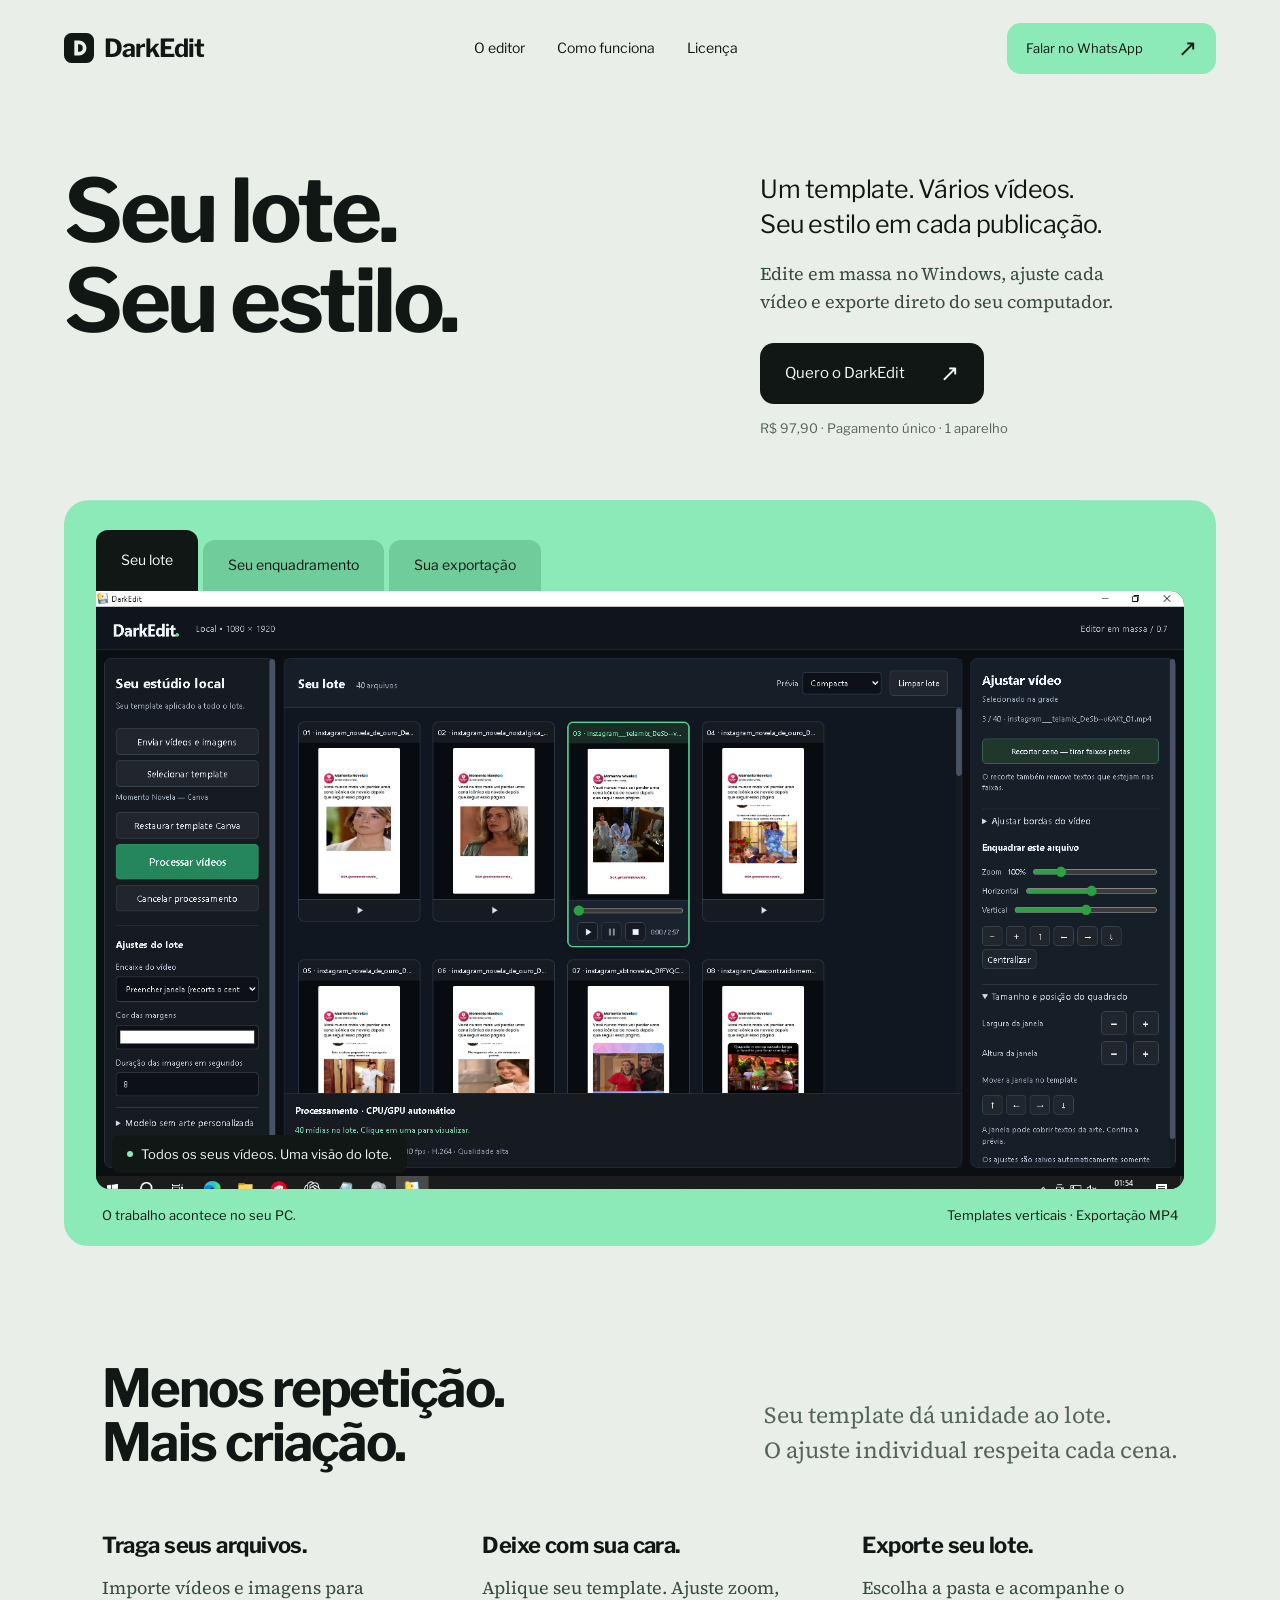
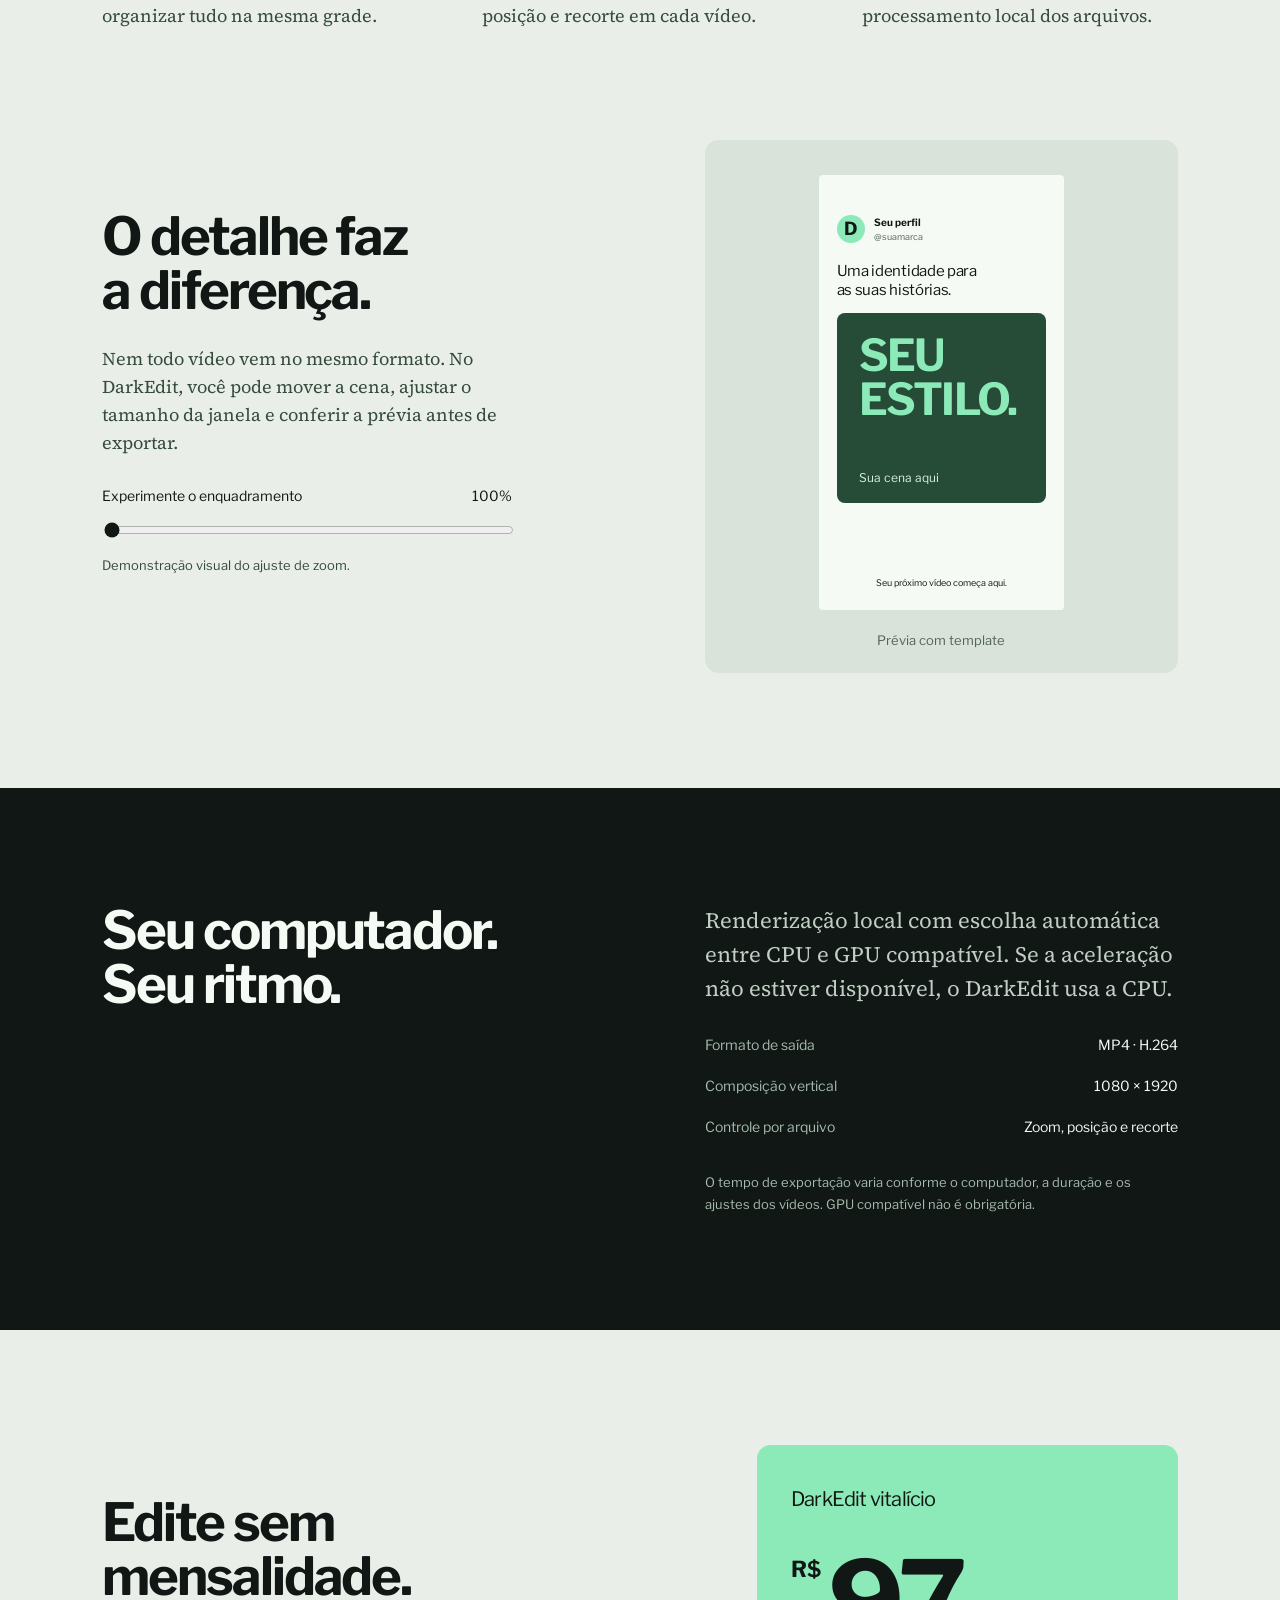
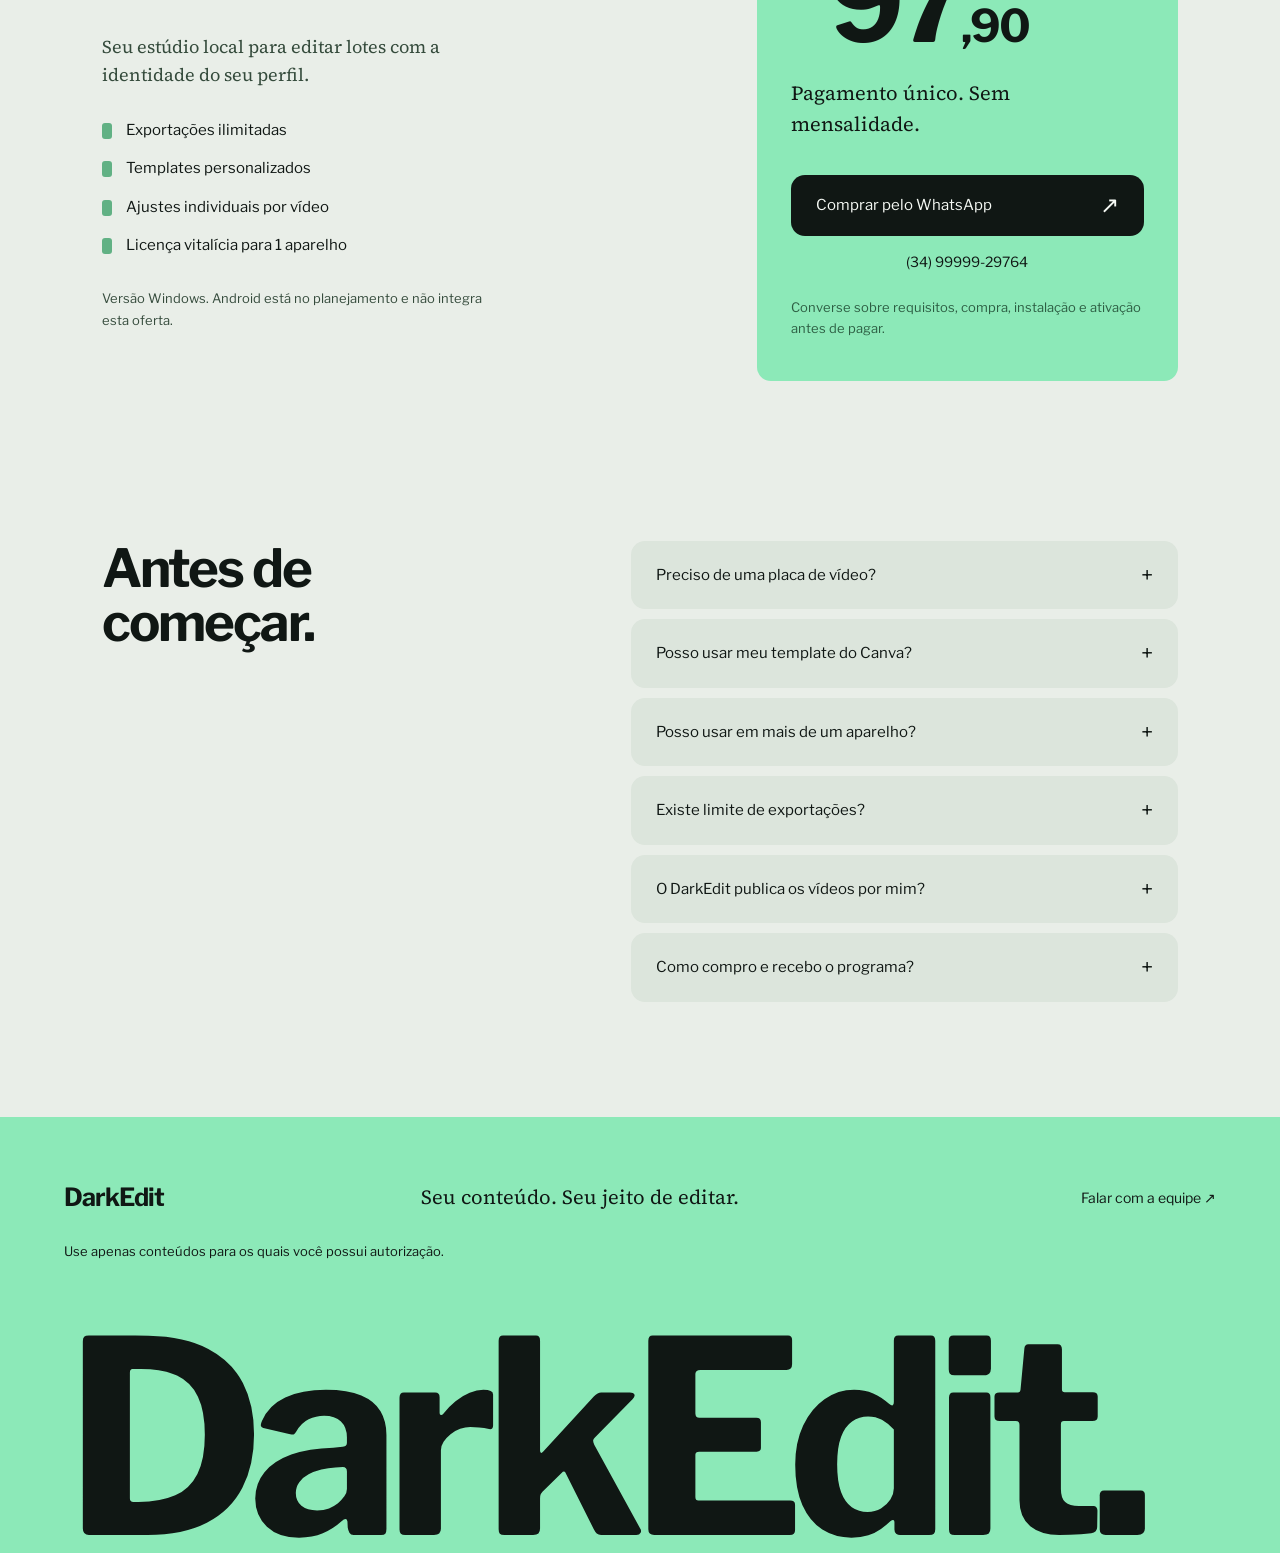
==== vendas/index.html @ ee4fa630 "Add separate DarkEdit sales page with WhatsApp contact" ====
<!doctype html><html lang="pt-BR"><head><meta charset="utf-8"><meta name="viewport" content="width=device-width,initial-scale=1"><meta name="description" content="DarkEdit: editor em massa para Windows. Templates verticais, ajustes individuais e exportação local. R$ 97,90 vitalício para um aparelho."><title>DarkEdit — Seu próximo lote, pronto.</title><link rel="stylesheet" href="assets/fonts.css"><link rel="stylesheet" href="style.css"></head><body><a class="skip" href="#conteudo">Pular para o conteúdo</a><header class="nav"><a class="brand" href="#"><svg width="30" height="30" viewBox="0 0 32 32" aria-hidden="true"><rect width="32" height="32" rx="8" fill="currentColor"/><path d="M11 8h5a8 8 0 010 16h-5zm4 4v8h1a4 4 0 000-8z" fill="#e9eee8"/></svg>DarkEdit</a><nav aria-label="Principal"><a href="#editor">O editor</a><a href="#como-funciona">Como funciona</a><a href="#licenca">Licença</a></nav><a class="button small whatsapp" href="https://wa.me/55349999929764?text=Ol%C3%A1%21%20Quero%20conhecer%20o%20DarkEdit%20vital%C3%ADcio%20por%20R%24%2097%2C90." target="_blank" rel="noopener noreferrer">Falar no WhatsApp <span aria-hidden="true">↗</span></a></header><main id="conteudo"><section class="hero"><div class="hero-copy"><h1>Seu lote.<br>Seu estilo.</h1><div class="hero-aside"><p>Um template. Vários vídeos.<br>Seu estilo em cada publicação.</p><p class="intro">Edite em massa no Windows, ajuste cada vídeo e exporte direto do seu computador.</p><a class="button dark whatsapp" href="https://wa.me/55349999929764?text=Ol%C3%A1%21%20Quero%20comprar%20o%20DarkEdit%20por%20R%24%2097%2C90.%20Como%20funciona%20a%20ativa%C3%A7%C3%A3o%3F" target="_blank" rel="noopener noreferrer">Quero o DarkEdit <span aria-hidden="true">↗</span></a><span class="purchase-note">R$ 97,90 · Pagamento único · 1 aparelho</span></div></div><div class="editor-stage" id="editor"><div class="folder-tabs" aria-label="Recursos do editor"><button class="active" data-feature="lote" aria-pressed="true">Seu lote</button><button data-feature="ajuste" aria-pressed="false">Seu enquadramento</button><button data-feature="exportacao" aria-pressed="false">Sua exportação</button></div><div class="editor-frame"><img src="assets/editor-real.png" width="1600" height="900" alt="DarkEdit com vários vídeos na grade, template vertical e ajustes individuais na lateral"><div class="screen-label" aria-live="polite"><span class="dot"></span><span id="featureCaption">Todos os seus vídeos. Uma visão do lote.</span></div></div><div class="stage-bottom"><span>O trabalho acontece no seu PC.</span><span>Templates verticais · Exportação MP4</span></div></div></section><section class="workflow section" id="como-funciona"><div class="section-heading"><h2>Menos repetição.<br>Mais criação.</h2><p>Seu template dá unidade ao lote.<br>O ajuste individual respeita cada cena.</p></div><ol class="steps"><li><h3>Traga seus arquivos.</h3><p>Importe vídeos e imagens para organizar tudo na mesma grade.</p></li><li><h3>Deixe com sua cara.</h3><p>Aplique seu template. Ajuste zoom, posição e recorte em cada vídeo.</p></li><li><h3>Exporte seu lote.</h3><p>Escolha a pasta e acompanhe o processamento local dos arquivos.</p></li></ol><div class="framing-demo"><div class="demo-copy"><h3>O detalhe faz<br>a diferença.</h3><p>Nem todo vídeo vem no mesmo formato. No DarkEdit, você pode mover a cena, ajustar o tamanho da janela e conferir a prévia antes de exportar.</p><label for="frameZoom">Experimente o enquadramento <output id="zoomValue" for="frameZoom">100%</output></label><input id="frameZoom" type="range" min="100" max="160" value="100"><p class="demo-note">Demonstração visual do ajuste de zoom.</p></div><div class="demo-art"><div class="template" data-ui><div class="template-profile"><span class="mini-logo">D</span><div>Seu perfil<small>@suamarca</small></div></div><p>Uma identidade para<br>as suas histórias.</p><div class="crop-window"><div class="scene" id="demoScene"><span class="scene-word">SEU<br>ESTILO.</span><span class="scene-bottom">Sua cena aqui</span></div></div><span class="template-footer">Seu próximo vídeo começa aqui.</span></div><span class="demo-coordinate">Prévia com template</span></div></div></section><section class="render section"><h2>Seu computador.<br>Seu ritmo.</h2><div class="render-content"><p>Renderização local com escolha automática entre CPU e GPU compatível. Se a aceleração não estiver disponível, o DarkEdit usa a CPU.</p><div class="spec-list"><div><span>Formato de saída</span><strong>MP4 · H.264</strong></div><div><span>Composição vertical</span><strong>1080 × 1920</strong></div><div><span>Controle por arquivo</span><strong>Zoom, posição e recorte</strong></div></div><p class="fineprint">O tempo de exportação varia conforme o computador, a duração e os ajustes dos vídeos. GPU compatível não é obrigatória.</p></div></section><section class="offer section" id="licenca"><div class="offer-copy"><h2>Edite sem<br>mensalidade.</h2><p>Seu estúdio local para editar lotes com a identidade do seu perfil.</p><ul><li>Exportações ilimitadas</li><li>Templates personalizados</li><li>Ajustes individuais por vídeo</li><li>Licença vitalícia para 1 aparelho</li></ul><p class="availability">Versão Windows. Android está no planejamento e não integra esta oferta.</p></div><div class="price-sheet"><h3>DarkEdit vitalício</h3><div class="price"><span>R$</span>97<span>,90</span></div><p>Pagamento único. Sem mensalidade.</p><a class="button dark whatsapp" href="https://wa.me/55349999929764?text=Ol%C3%A1%21%20Quero%20o%20DarkEdit%20vital%C3%ADcio%20de%20R%24%2097%2C90%20para%201%20aparelho.%20Pode%20me%20ajudar%20com%20a%20compra%3F" target="_blank" rel="noopener noreferrer">Comprar pelo WhatsApp <span aria-hidden="true">↗</span></a><span class="price-contact">(34) 99999-29764</span><p class="price-note">Converse sobre requisitos, compra, instalação e ativação antes de pagar.</p></div></section><section class="faq section"><h2>Antes de começar.</h2><div class="questions"><details><summary>Preciso de uma placa de vídeo?</summary><p>Não. A renderização também funciona pela CPU. O sistema verifica os codificadores disponíveis e pode usar uma GPU compatível.</p></details><details><summary>Posso usar meu template do Canva?</summary><p>Você pode importar uma arte de template como imagem e ajustar a janela em que o vídeo aparece. Confira a composição na prévia antes de exportar.</p></details><details><summary>Posso usar em mais de um aparelho?</summary><p>A oferta inclui um único aparelho por licença. Para troca de máquina, entre em contato pelo WhatsApp.</p></details><details><summary>Existe limite de exportações?</summary><p>A licença oferecida tem exportações ilimitadas. O processamento acontece no seu computador e depende dos recursos disponíveis nele.</p></details><details><summary>O DarkEdit publica os vídeos por mim?</summary><p>Não. Esta oferta é para edição e exportação local dos arquivos. Publicação e agendamento não estão incluídos.</p></details><details><summary>Como compro e recebo o programa?</summary><p>Use um dos botões desta página para conversar no WhatsApp. Por lá você confirma os requisitos, as condições da compra e as instruções para receber e ativar o programa.</p></details></div></section></main><footer><a class="brand" href="#">DarkEdit</a><p>Seu conteúdo. Seu jeito de editar.</p><a class="whatsapp" href="https://wa.me/55349999929764" target="_blank" rel="noopener noreferrer">Falar com a equipe ↗</a><small>Use apenas conteúdos para os quais você possui autorização.</small><div class="footer-word" aria-hidden="true">DarkEdit.</div></footer><script src="app.js"></script></body></html>
---- vendas/assets/fonts.css ----
@font-face {
  font-family: 'Libre Franklin';
  font-style: normal;
  font-weight: 400;
  font-display: swap;
  src: url(font-0.woff2) format('truetype');
}
@font-face {
  font-family: 'Libre Franklin';
  font-style: normal;
  font-weight: 500;
  font-display: swap;
  src: url(font-0.woff2) format('truetype');
}
@font-face {
  font-family: 'Libre Franklin';
  font-style: normal;
  font-weight: 600;
  font-display: swap;
  src: url(font-0.woff2) format('truetype');
}
@font-face {
  font-family: 'Libre Franklin';
  font-style: normal;
  font-weight: 700;
  font-display: swap;
  src: url(font-3.woff2) format('truetype');
}
@font-face {
  font-family: 'Libre Franklin';
  font-style: normal;
  font-weight: 800;
  font-display: swap;
  src: url(font-3.woff2) format('truetype');
}
@font-face {
  font-family: 'Source Serif 4';
  font-style: italic;
  font-weight: 400;
  font-display: swap;
  src: url(font-6.woff2) format('truetype');
}
@font-face {
  font-family: 'Source Serif 4';
  font-style: normal;
  font-weight: 400;
  font-display: swap;
  src: url(font-6.woff2) format('truetype');
}
---- vendas/style.css ----
:root{--ink:#101714;--paper:#e9eee8;--mint:#8ce9b8;--muted:#536459;--panel:#19251e;--white:#f6faf5;--radius:14px;--body:'Source Serif 4',Georgia,serif;--sans:'Libre Franklin',Arial,sans-serif;--small:14px;--text:18px;--lead:25px;--head:clamp(35px,4.1vw,60px);--display:clamp(47px,6.8vw,100px);--ease:cubic-bezier(.16,1,.3,1)}*{box-sizing:border-box}html{scroll-behavior:smooth;scroll-padding-top:30px}body{margin:0;background:var(--paper);color:var(--ink);font:var(--text)/1.55 var(--body)}a{color:inherit;text-decoration:none}button,input{font:inherit}button,a,input,summary{outline-offset:5px}button:focus-visible,a:focus-visible,input:focus-visible,summary:focus-visible{outline:3px solid #27744a}::selection{background:var(--ink);color:var(--mint)}.nav{height:96px;max-width:1536px;padding:0 5%;margin:auto;display:flex;align-items:center;justify-content:space-between;gap:20px;font:var(--small)/1.3 var(--sans)}.brand{font:800 25px/1 var(--sans);display:flex;gap:10px;align-items:center;letter-spacing:-.04em}.nav nav{display:flex;gap:32px}.nav nav a:hover{text-decoration:underline;text-underline-offset:6px}.button{display:inline-flex;justify-content:space-between;align-items:center;gap:35px;padding:19px 25px;border-radius:var(--radius);font:600 15px/1.25 var(--sans);background:var(--mint);color:var(--ink);transition:background .2s,transform .2s var(--ease)}.button:hover{background:#73d9a4;transform:translateY(-2px)}.button span{font-size:23px;font-weight:400;line-height:1}.button.dark{background:var(--ink);color:var(--white)}.button.dark:hover{background:#2a3e31}.button.small{padding:14px 19px}.hero{max-width:1536px;margin:auto;padding:70px 5% 0}.hero-copy{display:grid;grid-template-columns:1.3fr 1fr;gap:9%;align-items:start;margin-bottom:62px}h1,h2,h3{font-family:var(--sans);font-weight:700;letter-spacing:-.04em;margin:0;line-height:1.03}h1{font-size:var(--display)}.hero-aside{padding-top:6px}.hero-aside>p:first-child{font:500 var(--lead)/1.4 var(--sans);letter-spacing:-.02em;margin:0 0 18px}.intro{max-width:380px;color:var(--muted);margin:0 0 27px}.purchase-note{display:block;font:13px/1.5 var(--sans);margin-top:15px;color:var(--muted)}.editor-stage{background:var(--mint);padding:30px 32px 20px;border-radius:24px 24px 0 0}.folder-tabs{display:flex;gap:5px;align-items:end;position:relative;z-index:2}.folder-tabs button{border:0;border-radius:12px 12px 0 0;background:#70cc9b;padding:17px 25px;color:var(--ink);font:500 14px/1.2 var(--sans);cursor:pointer}.folder-tabs button.active{background:var(--ink);color:var(--white);padding-block:22px}.editor-frame{position:relative;overflow:hidden;border-radius:0 14px 14px 14px;background:var(--ink);aspect-ratio:16/8.8}.editor-frame img{width:100%;height:100%;object-fit:cover;object-position:top;display:block;transition:transform .7s var(--ease),object-position .7s var(--ease);transform-origin:50% 50%}.editor-frame[data-focus=ajuste] img{transform:scale(1.55);transform-origin:100% 35%}.editor-frame[data-focus=exportacao] img{transform:scale(1.35);transform-origin:25% 100%}.screen-label{position:absolute;bottom:16px;left:16px;padding:10px 15px;background:var(--ink);color:var(--white);border-radius:8px;font:13px/1.4 var(--sans);display:flex;align-items:center;gap:8px}.dot{width:6px;height:6px;background:var(--mint);border-radius:50%}.stage-bottom{display:flex;justify-content:space-between;font:13px/1.5 var(--sans);padding-top:17px}.section{max-width:1536px;margin:auto;padding:115px 8%}h2{font-size:var(--head)}h3{font-size:26px}.section-heading{display:flex;justify-content:space-between;align-items:end;gap:40px;margin-bottom:65px}.section-heading>p{font-size:23px;color:var(--muted);margin:0}.steps{display:grid;grid-template-columns:repeat(3,1fr);gap:6%;list-style:none;padding:0;margin:0 0 110px}.steps h3{font-size:22px;letter-spacing:-.025em}.steps p{margin:17px 0 0;color:var(--muted)}.framing-demo{display:grid;grid-template-columns:1fr 1fr;gap:12%;align-items:center}.demo-copy h3{font-size:var(--head)}.demo-copy p{color:var(--muted);max-width:410px;margin:28px 0}.demo-copy label{font:500 14px/1.5 var(--sans);display:flex;justify-content:space-between;gap:20px;margin-bottom:12px;max-width:410px}.demo-copy input{accent-color:var(--ink);width:100%;max-width:410px;cursor:pointer}.demo-copy p.demo-note{font:13px/1.5 var(--sans);margin-top:10px}.demo-art{background:#d9e3d9;border-radius:var(--radius);padding:35px 50px 25px;display:flex;align-items:center;flex-direction:column}.template{background:var(--white);width:245px;max-width:100%;aspect-ratio:9/16;padding:40px 18px 22px;display:flex;flex-direction:column;font-family:var(--sans);border-radius:4px}.template-profile{display:flex;gap:9px;align-items:center;font-weight:700;font-size:10px}.mini-logo{display:grid;place-items:center;border-radius:50%;width:28px;height:28px;background:var(--mint);font-size:18px}.template-profile small{font-size:9px;color:var(--muted);display:block;font-weight:400}.template>p{font-size:15px;font-weight:600;line-height:1.25;margin:18px 0 14px;letter-spacing:-.02em}.crop-window{width:100%;height:190px;border-radius:8px;overflow:hidden;background:var(--mint)}.scene{height:100%;position:relative;background:#264c38;padding:22px;color:var(--mint);transform:scale(var(--zoom,1));transition:transform .12s;transform-origin:center}.scene-word{font:800 44px/.93 var(--sans);letter-spacing:-.04em}.scene-bottom{position:absolute;bottom:18px;left:22px;font:12px var(--sans);color:#d9eee1}.template-footer{font:600 9px var(--sans);text-align:center;margin-top:auto}.demo-coordinate{font:13px var(--sans);margin-top:22px;color:var(--muted)}.render{max-width:none;background:var(--ink);color:var(--white);display:grid;grid-template-columns:1fr 1fr;gap:12%;padding-inline:max(8%,calc((100vw - 1290px)/2))}.render-content>p{margin:0 0 30px;color:#c0cec3;font-size:22px}.spec-list{display:grid;gap:21px;font:14px/1.4 var(--sans)}.spec-list>div{display:flex;justify-content:space-between;gap:24px}.spec-list span{color:#a7bbae}.spec-list strong{font-weight:500}.render-content p.fineprint{font:13px/1.7 var(--sans);margin:35px 0 0;color:#a7bbae}.offer{display:grid;grid-template-columns:1.25fr 1fr;gap:12%;align-items:center}.offer-copy>p{max-width:400px;color:var(--muted);margin:30px 0}.offer-copy ul{padding:0;list-style:none;font:15px/1.5 var(--sans);display:grid;gap:16px}.offer-copy li:before{content:'';display:inline-block;width:10px;height:16px;border-radius:3px;background:#61b184;vertical-align:middle;margin-right:14px}.offer-copy p.availability{font:13px/1.7 var(--sans);max-width:390px;margin-bottom:0}.price-sheet{background:var(--mint);padding:42px 34px;border-radius:var(--radius);text-align:left;min-height:480px;display:flex;flex-direction:column}.price-sheet h3{font:600 20px var(--sans)}.price{font:700 112px/1 var(--sans);letter-spacing:-.06em;display:flex;align-items:baseline;margin:35px 0 20px}.price span:first-child{font-size:22px;letter-spacing:-.02em;align-self:start;padding-top:12px;margin-right:8px}.price span:last-child{font-size:45px;letter-spacing:-.04em}.price-sheet>p{margin:0 0 35px;font-size:20px}.price-sheet .button{width:100%;gap:12px}.price-contact{font:14px/1.5 var(--sans);text-align:center;margin:15px 0 25px}.price-sheet p.price-note{font:13px/1.6 var(--sans);margin:auto 0 0;color:#2d5e43}.faq{display:grid;grid-template-columns:1fr 1.3fr;gap:10%;padding-top:45px}.questions{display:grid;gap:10px}details{background:#dce5dc;border-radius:var(--radius);padding:23px 25px}summary{font:500 15px/1.5 var(--sans);list-style:none;cursor:pointer;display:flex;justify-content:space-between;gap:20px}summary:after{content:'+';font-size:22px;line-height:1}details[open] summary:after{content:'−'}details p{color:var(--muted);margin:20px 0 0;font-size:17px}footer{background:var(--mint);padding:65px 5% 0;display:grid;grid-template-columns:1fr 1.3fr 1fr;align-items:center;gap:20px;overflow:hidden}footer p{margin:0;font-size:20px}footer>a:last-of-type{justify-self:end;font:14px var(--sans)}footer small{grid-column:1/-1;font:13px var(--sans);margin-top:10px}.footer-word{grid-column:1/-1;font:800 23.6vw/.93 var(--sans);letter-spacing:-.06em;margin-top:35px;margin-bottom:-.04em}.skip{position:absolute;left:20px;top:-100px;z-index:10;padding:12px;background:var(--ink);color:var(--white)}.skip:focus{top:10px}@media(prefers-reduced-motion:no-preference){.editor-stage{animation:openFolder .9s var(--ease) both}@keyframes openFolder{from{clip-path:inset(0 0 14% 0 round 24px);transform:translateY(24px)}to{clip-path:inset(0 round 24px);transform:none}}}@media(max-width:1000px){.hero{padding-top:45px}.hero-copy{gap:5%;grid-template-columns:1.2fr 1fr}.nav nav{gap:18px}.section{padding:80px 6%}.steps{gap:4%;margin-bottom:75px}.framing-demo,.offer,.render{gap:7%}.demo-art{padding:30px}.price-sheet{padding:34px 25px}.price{font-size:90px}.section-heading>p{font-size:20px}}@media(max-width:700px){.nav{height:80px;padding-inline:6%}.nav nav{display:none}.nav .small{font-size:12px;padding:12px;gap:12px}.brand{font-size:23px}.hero{padding:35px 6% 0}.hero-copy{display:block;margin-bottom:35px}h1{font-size:clamp(45px,10vw,68px);line-height:1.03}.hero-aside{margin-top:30px}.hero-aside>p:first-child{font-size:21px}.intro{font-size:18px;max-width:340px}.hero-aside .button{width:100%}.editor-stage{margin-inline:-6.8%;padding:17px 12px 16px;border-radius:18px 18px 0 0}.folder-tabs button{font-size:10px;padding:13px 9px;flex:1}.folder-tabs button.active{padding-block:16px}.editor-frame{aspect-ratio:1.35}.editor-frame img{object-fit:cover;object-position:50% top;width:150%;max-width:none;height:100%;transform:translateX(-16%)}.editor-frame[data-focus=ajuste] img{transform:translateX(-34%) scale(1.3)}.editor-frame[data-focus=exportacao] img{transform:translateX(-10%) scale(1.2)}.screen-label{font-size:10px;left:8px;bottom:8px;padding:8px}.stage-bottom{font-size:10px;gap:15px}.section{padding:65px 6%}.section-heading{display:block;margin-bottom:40px}.section-heading>p{margin-top:22px;font-size:20px}h2,.demo-copy h3{font-size:36px}.steps{display:block;margin-bottom:55px}.steps li{margin-bottom:32px}.steps h3{font-size:22px}.steps p{margin-top:10px}.framing-demo{display:block}.demo-art{margin-top:35px}.demo-copy p{margin-block:22px}.render{display:block}.render-content{margin-top:30px}.render-content>p{font-size:21px}.spec-list{font-size:12px}.offer{display:block}.price-sheet{margin-top:35px;min-height:450px}.price{font-size:105px}.faq{display:block;padding-top:10px}.questions{margin-top:30px}summary{font-size:14px}footer{padding:45px 6% 0;display:flex;flex-wrap:wrap;gap:25px}footer p{width:100%;font-size:20px}footer small{font-size:11px}.footer-word{font-size:23vw;margin-top:0}footer>a:last-of-type{margin-left:0}}@media(prefers-reduced-motion:reduce){html{scroll-behavior:auto}*,*:before,*:after{animation:none!important;transition:none!important}}

.nav .brand svg path{fill:var(--paper)}.hero-aside .intro,.steps p,.demo-copy>p,.offer-copy>p{color:#354b3c}.footer-word{font-size:21vw}.stage-bottom{padding-inline:6px}.nav .small{font-size:13px}footer small{font-size:13px}@media(min-width:701px) and (max-width:900px){.section-heading{display:block}.section-heading>p{margin-top:25px}.framing-demo{gap:5%}}@media(max-width:700px){.folder-tabs button{font-size:13px;padding-inline:6px}.stage-bottom{display:block;font-size:13px}.stage-bottom span{display:block}.screen-label{font-size:13px}.spec-list{font-size:13px}.footer-word{font-size:21vw}}
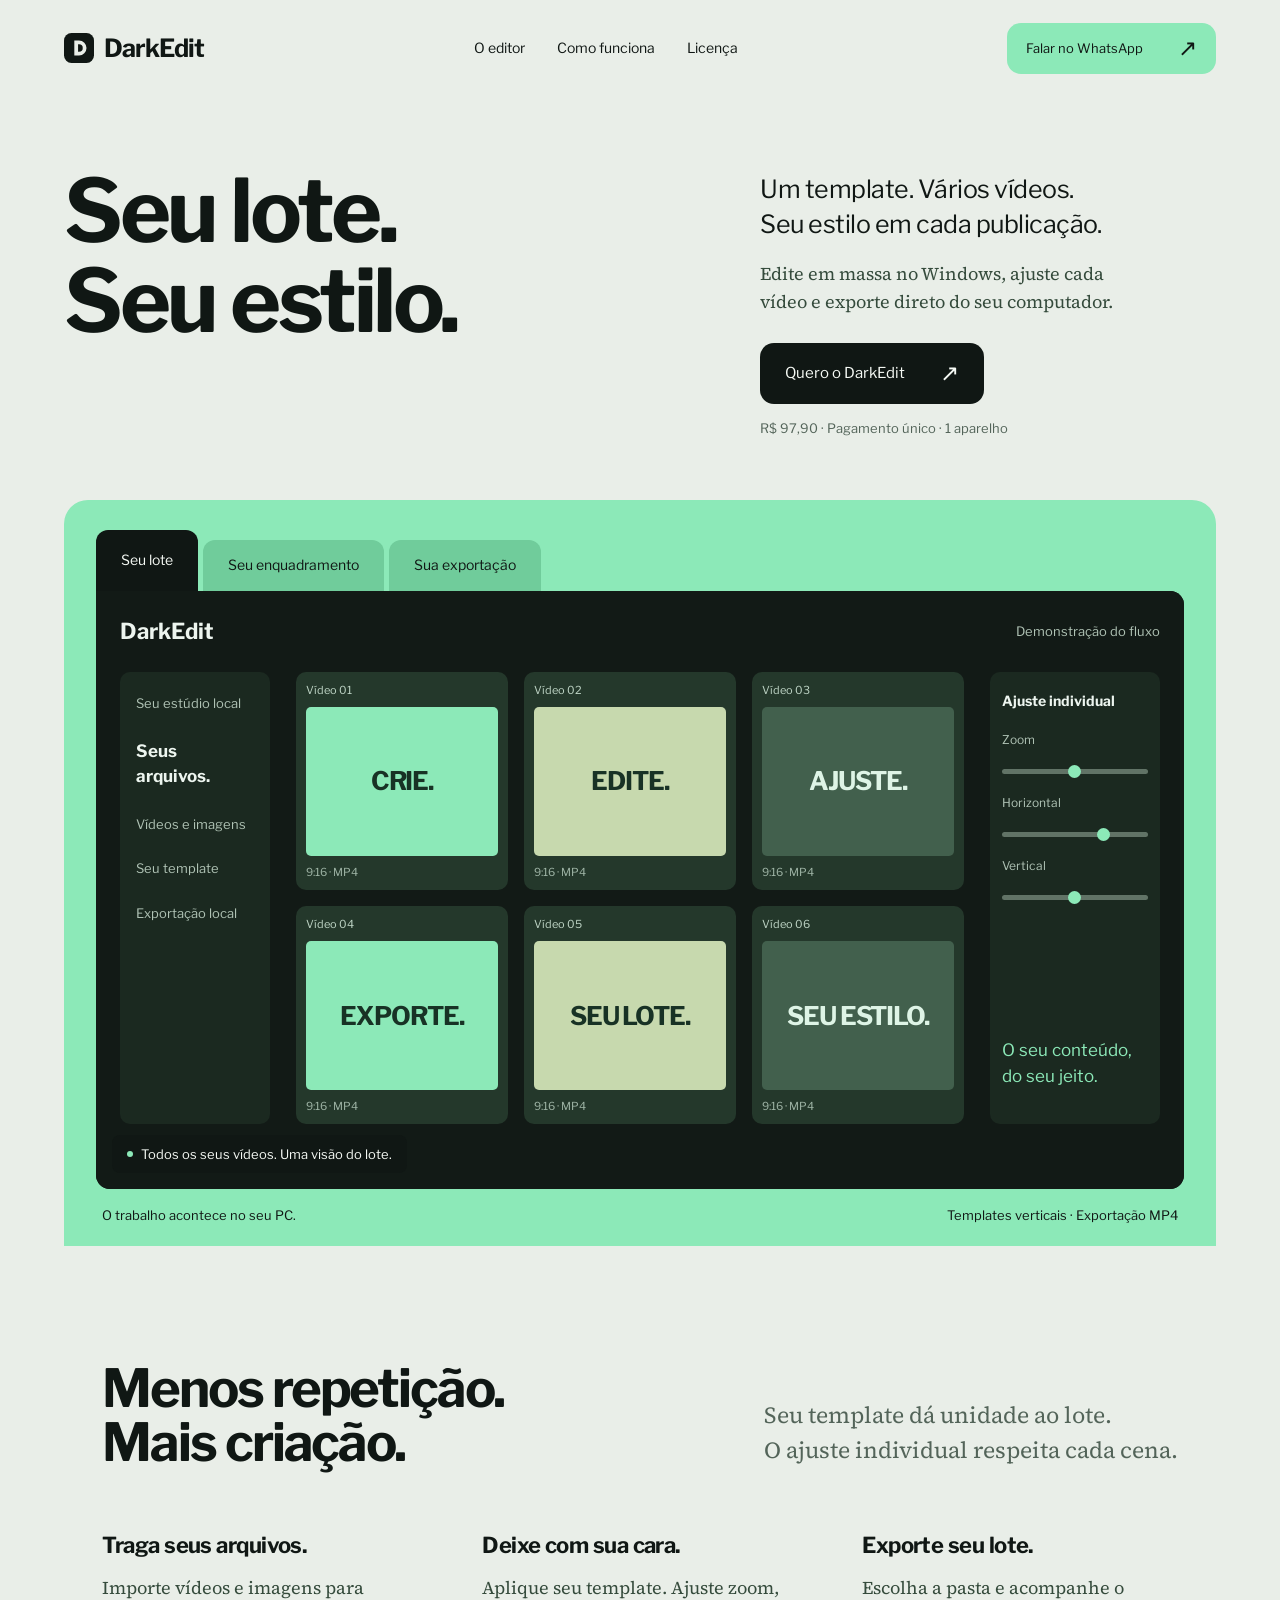
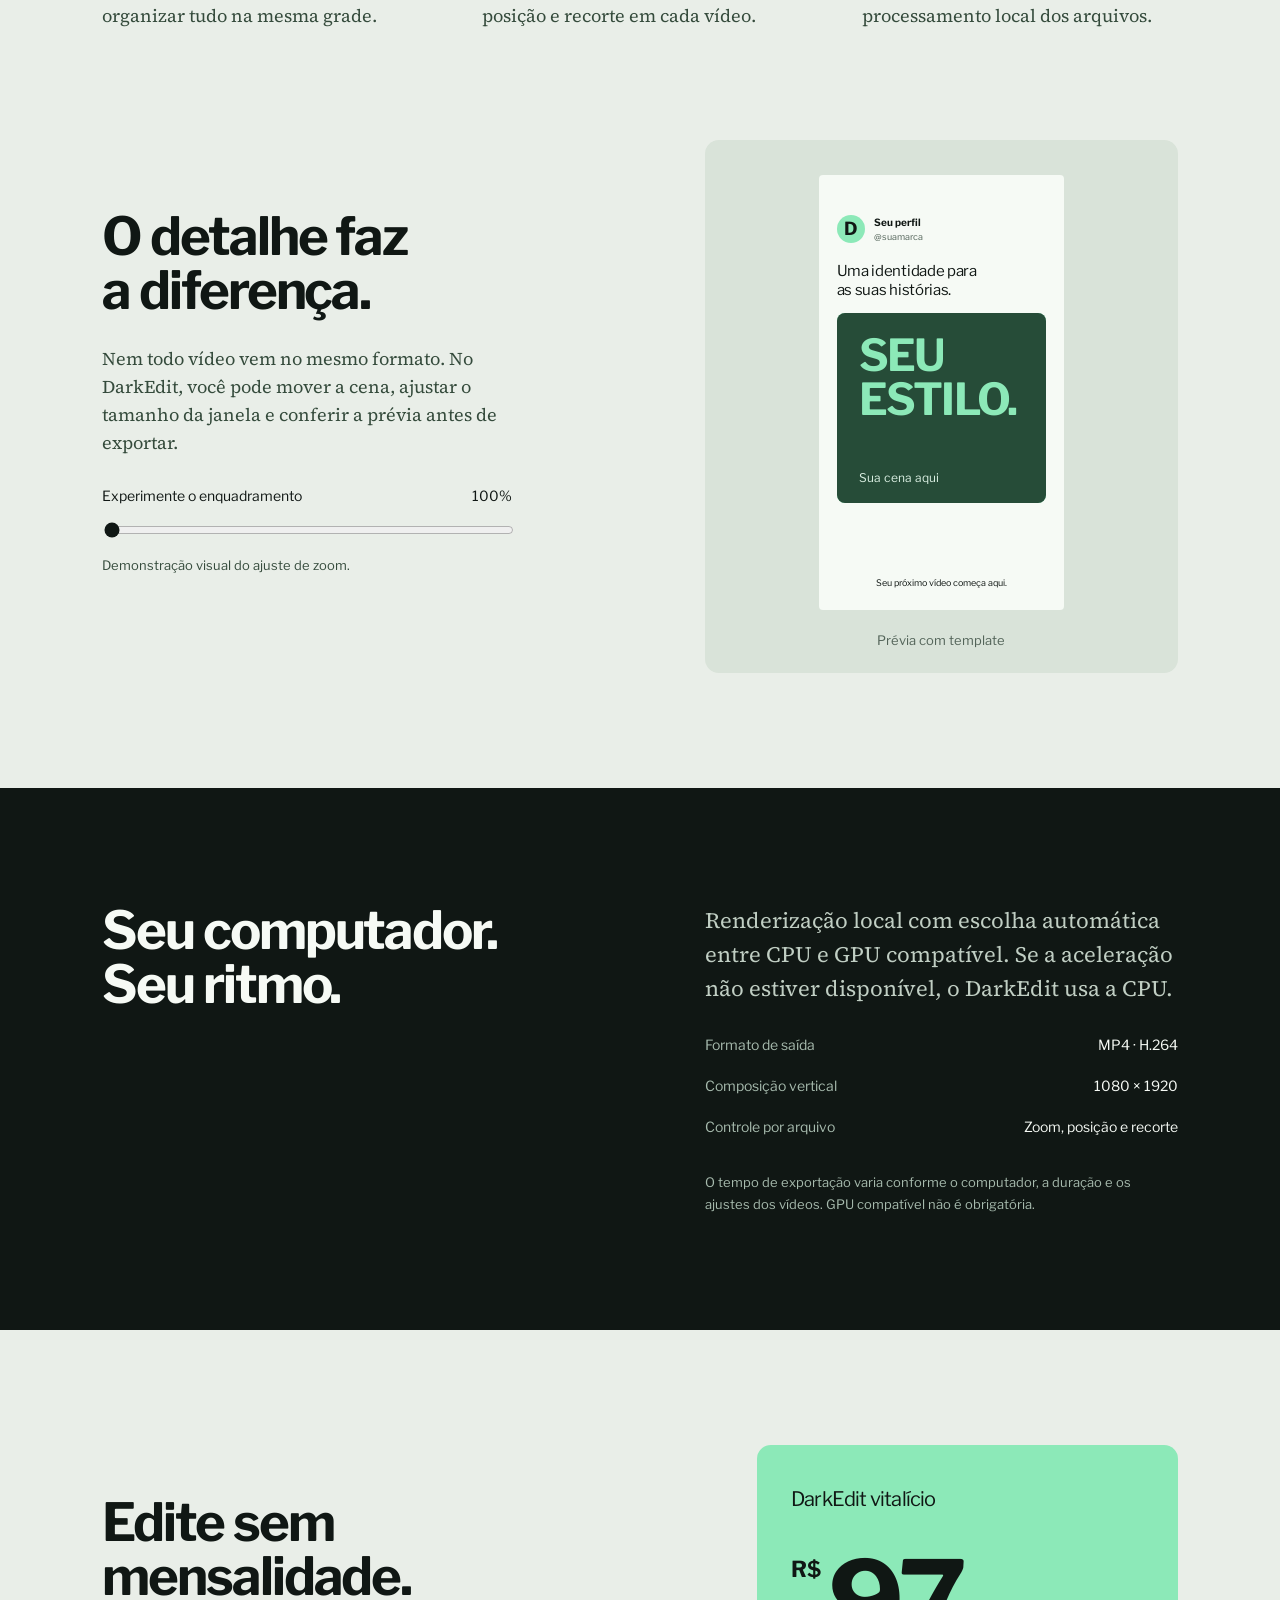
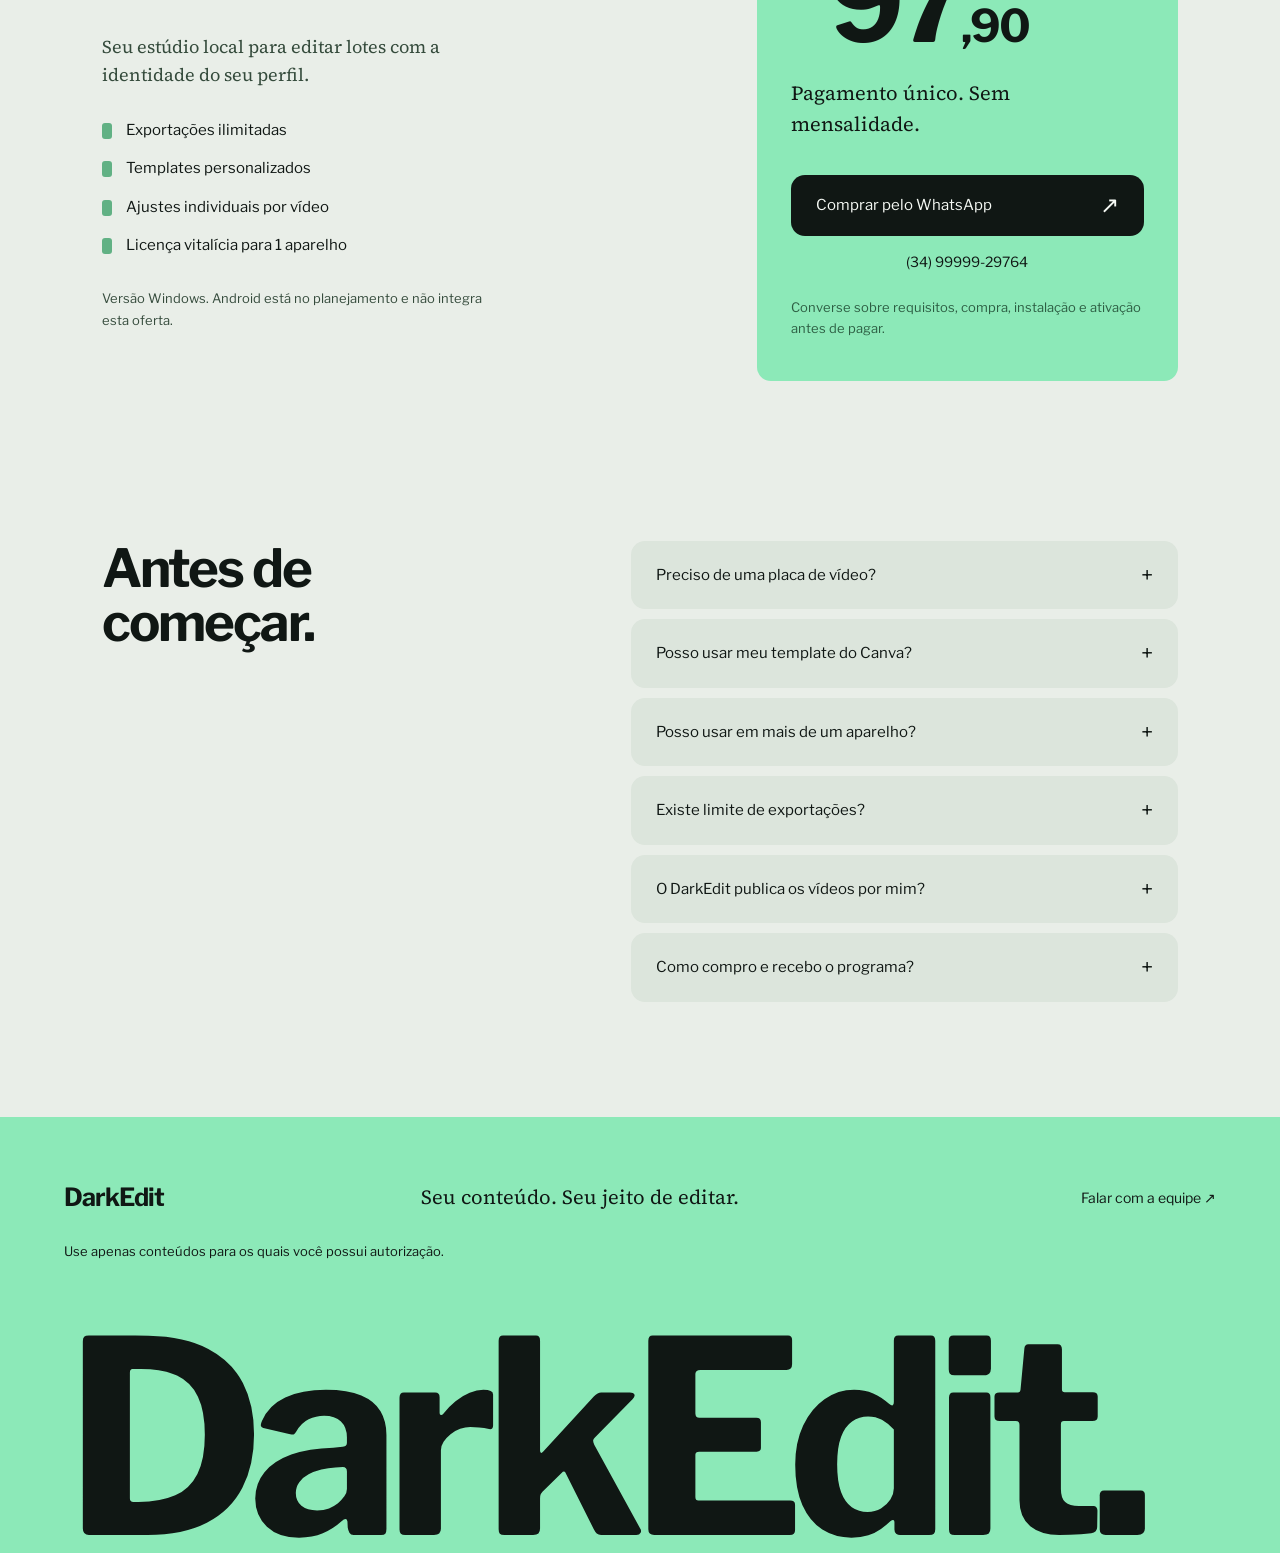
==== commit e954eb87: "Remove private template imagery and apply motion and UX skill review" ====
--- a/vendas/index.html
+++ b/vendas/index.html
@@ -1 +1 @@
-<!doctype html><html lang="pt-BR"><head><meta charset="utf-8"><meta name="viewport" content="width=device-width,initial-scale=1"><meta name="description" content="DarkEdit: editor em massa para Windows. Templates verticais, ajustes individuais e exportação local. R$ 97,90 vitalício para um aparelho."><title>DarkEdit — Seu próximo lote, pronto.</title><link rel="stylesheet" href="assets/fonts.css"><link rel="stylesheet" href="style.css"></head><body><a class="skip" href="#conteudo">Pular para o conteúdo</a><header class="nav"><a class="brand" href="#"><svg width="30" height="30" viewBox="0 0 32 32" aria-hidden="true"><rect width="32" height="32" rx="8" fill="currentColor"/><path d="M11 8h5a8 8 0 010 16h-5zm4 4v8h1a4 4 0 000-8z" fill="#e9eee8"/></svg>DarkEdit</a><nav aria-label="Principal"><a href="#editor">O editor</a><a href="#como-funciona">Como funciona</a><a href="#licenca">Licença</a></nav><a class="button small whatsapp" href="https://wa.me/55349999929764?text=Ol%C3%A1%21%20Quero%20conhecer%20o%20DarkEdit%20vital%C3%ADcio%20por%20R%24%2097%2C90." target="_blank" rel="noopener noreferrer">Falar no WhatsApp <span aria-hidden="true">↗</span></a></header><main id="conteudo"><section class="hero"><div class="hero-copy"><h1>Seu lote.<br>Seu estilo.</h1><div class="hero-aside"><p>Um template. Vários vídeos.<br>Seu estilo em cada publicação.</p><p class="intro">Edite em massa no Windows, ajuste cada vídeo e exporte direto do seu computador.</p><a class="button dark whatsapp" href="https://wa.me/55349999929764?text=Ol%C3%A1%21%20Quero%20comprar%20o%20DarkEdit%20por%20R%24%2097%2C90.%20Como%20funciona%20a%20ativa%C3%A7%C3%A3o%3F" target="_blank" rel="noopener noreferrer">Quero o DarkEdit <span aria-hidden="true">↗</span></a><span class="purchase-note">R$ 97,90 · Pagamento único · 1 aparelho</span></div></div><div class="editor-stage" id="editor"><div class="folder-tabs" aria-label="Recursos do editor"><button class="active" data-feature="lote" aria-pressed="true">Seu lote</button><button data-feature="ajuste" aria-pressed="false">Seu enquadramento</button><button data-feature="exportacao" aria-pressed="false">Sua exportação</button></div><div class="editor-frame"><img src="assets/editor-real.png" width="1600" height="900" alt="DarkEdit com vários vídeos na grade, template vertical e ajustes individuais na lateral"><div class="screen-label" aria-live="polite"><span class="dot"></span><span id="featureCaption">Todos os seus vídeos. Uma visão do lote.</span></div></div><div class="stage-bottom"><span>O trabalho acontece no seu PC.</span><span>Templates verticais · Exportação MP4</span></div></div></section><section class="workflow section" id="como-funciona"><div class="section-heading"><h2>Menos repetição.<br>Mais criação.</h2><p>Seu template dá unidade ao lote.<br>O ajuste individual respeita cada cena.</p></div><ol class="steps"><li><h3>Traga seus arquivos.</h3><p>Importe vídeos e imagens para organizar tudo na mesma grade.</p></li><li><h3>Deixe com sua cara.</h3><p>Aplique seu template. Ajuste zoom, posição e recorte em cada vídeo.</p></li><li><h3>Exporte seu lote.</h3><p>Escolha a pasta e acompanhe o processamento local dos arquivos.</p></li></ol><div class="framing-demo"><div class="demo-copy"><h3>O detalhe faz<br>a diferença.</h3><p>Nem todo vídeo vem no mesmo formato. No DarkEdit, você pode mover a cena, ajustar o tamanho da janela e conferir a prévia antes de exportar.</p><label for="frameZoom">Experimente o enquadramento <output id="zoomValue" for="frameZoom">100%</output></label><input id="frameZoom" type="range" min="100" max="160" value="100"><p class="demo-note">Demonstração visual do ajuste de zoom.</p></div><div class="demo-art"><div class="template" data-ui><div class="template-profile"><span class="mini-logo">D</span><div>Seu perfil<small>@suamarca</small></div></div><p>Uma identidade para<br>as suas histórias.</p><div class="crop-window"><div class="scene" id="demoScene"><span class="scene-word">SEU<br>ESTILO.</span><span class="scene-bottom">Sua cena aqui</span></div></div><span class="template-footer">Seu próximo vídeo começa aqui.</span></div><span class="demo-coordinate">Prévia com template</span></div></div></section><section class="render section"><h2>Seu computador.<br>Seu ritmo.</h2><div class="render-content"><p>Renderização local com escolha automática entre CPU e GPU compatível. Se a aceleração não estiver disponível, o DarkEdit usa a CPU.</p><div class="spec-list"><div><span>Formato de saída</span><strong>MP4 · H.264</strong></div><div><span>Composição vertical</span><strong>1080 × 1920</strong></div><div><span>Controle por arquivo</span><strong>Zoom, posição e recorte</strong></div></div><p class="fineprint">O tempo de exportação varia conforme o computador, a duração e os ajustes dos vídeos. GPU compatível não é obrigatória.</p></div></section><section class="offer section" id="licenca"><div class="offer-copy"><h2>Edite sem<br>mensalidade.</h2><p>Seu estúdio local para editar lotes com a identidade do seu perfil.</p><ul><li>Exportações ilimitadas</li><li>Templates personalizados</li><li>Ajustes individuais por vídeo</li><li>Licença vitalícia para 1 aparelho</li></ul><p class="availability">Versão Windows. Android está no planejamento e não integra esta oferta.</p></div><div class="price-sheet"><h3>DarkEdit vitalício</h3><div class="price"><span>R$</span>97<span>,90</span></div><p>Pagamento único. Sem mensalidade.</p><a class="button dark whatsapp" href="https://wa.me/55349999929764?text=Ol%C3%A1%21%20Quero%20o%20DarkEdit%20vital%C3%ADcio%20de%20R%24%2097%2C90%20para%201%20aparelho.%20Pode%20me%20ajudar%20com%20a%20compra%3F" target="_blank" rel="noopener noreferrer">Comprar pelo WhatsApp <span aria-hidden="true">↗</span></a><span class="price-contact">(34) 99999-29764</span><p class="price-note">Converse sobre requisitos, compra, instalação e ativação antes de pagar.</p></div></section><section class="faq section"><h2>Antes de começar.</h2><div class="questions"><details><summary>Preciso de uma placa de vídeo?</summary><p>Não. A renderização também funciona pela CPU. O sistema verifica os codificadores disponíveis e pode usar uma GPU compatível.</p></details><details><summary>Posso usar meu template do Canva?</summary><p>Você pode importar uma arte de template como imagem e ajustar a janela em que o vídeo aparece. Confira a composição na prévia antes de exportar.</p></details><details><summary>Posso usar em mais de um aparelho?</summary><p>A oferta inclui um único aparelho por licença. Para troca de máquina, entre em contato pelo WhatsApp.</p></details><details><summary>Existe limite de exportações?</summary><p>A licença oferecida tem exportações ilimitadas. O processamento acontece no seu computador e depende dos recursos disponíveis nele.</p></details><details><summary>O DarkEdit publica os vídeos por mim?</summary><p>Não. Esta oferta é para edição e exportação local dos arquivos. Publicação e agendamento não estão incluídos.</p></details><details><summary>Como compro e recebo o programa?</summary><p>Use um dos botões desta página para conversar no WhatsApp. Por lá você confirma os requisitos, as condições da compra e as instruções para receber e ativar o programa.</p></details></div></section></main><footer><a class="brand" href="#">DarkEdit</a><p>Seu conteúdo. Seu jeito de editar.</p><a class="whatsapp" href="https://wa.me/55349999929764" target="_blank" rel="noopener noreferrer">Falar com a equipe ↗</a><small>Use apenas conteúdos para os quais você possui autorização.</small><div class="footer-word" aria-hidden="true">DarkEdit.</div></footer><script src="app.js"></script></body></html>
+<!doctype html><html lang="pt-BR"><head><meta charset="utf-8"><meta name="viewport" content="width=device-width,initial-scale=1"><meta name="description" content="DarkEdit: editor em massa para Windows. Templates verticais, ajustes individuais e exportação local. R$ 97,90 vitalício para um aparelho."><title>DarkEdit — Seu próximo lote, pronto.</title><link rel="stylesheet" href="assets/fonts.css"><link rel="stylesheet" href="style.css"></head><body><a class="skip" href="#conteudo">Pular para o conteúdo</a><header class="nav"><a class="brand" href="#"><svg width="30" height="30" viewBox="0 0 32 32" aria-hidden="true"><rect width="32" height="32" rx="8" fill="currentColor"/><path d="M11 8h5a8 8 0 010 16h-5zm4 4v8h1a4 4 0 000-8z" fill="#e9eee8"/></svg>DarkEdit</a><nav aria-label="Principal"><a href="#editor">O editor</a><a href="#como-funciona">Como funciona</a><a href="#licenca">Licença</a></nav><a class="button small whatsapp" href="https://wa.me/55349999929764?text=Ol%C3%A1%21%20Quero%20conhecer%20o%20DarkEdit%20vital%C3%ADcio%20por%20R%24%2097%2C90." target="_blank" rel="noopener noreferrer">Falar no WhatsApp <span aria-hidden="true">↗</span></a></header><main id="conteudo"><section class="hero"><div class="hero-copy"><h1>Seu lote.<br>Seu estilo.</h1><div class="hero-aside"><p>Um template. Vários vídeos.<br>Seu estilo em cada publicação.</p><p class="intro">Edite em massa no Windows, ajuste cada vídeo e exporte direto do seu computador.</p><a class="button dark whatsapp" href="https://wa.me/55349999929764?text=Ol%C3%A1%21%20Quero%20comprar%20o%20DarkEdit%20por%20R%24%2097%2C90.%20Como%20funciona%20a%20ativa%C3%A7%C3%A3o%3F" target="_blank" rel="noopener noreferrer">Quero o DarkEdit <span aria-hidden="true">↗</span></a><span class="purchase-note">R$ 97,90 · Pagamento único · 1 aparelho</span></div></div><div class="editor-stage" id="editor"><div class="folder-tabs" aria-label="Recursos do editor"><button class="active" data-feature="lote" aria-pressed="true">Seu lote</button><button data-feature="ajuste" aria-pressed="false">Seu enquadramento</button><button data-feature="exportacao" aria-pressed="false">Sua exportação</button></div><div class="editor-frame"><div class="product-demo" data-ui><div class="product-demo-header"><strong>DarkEdit</strong><span>Demonstração do fluxo</span></div><div class="product-demo-body"><div class="sample-library"><span>Seu estúdio local</span><strong>Seus arquivos.</strong><span>Vídeos e imagens</span><span>Seu template</span><span>Exportação local</span></div><div class="sample-grid"><div class="sample-card"><span>Vídeo 01</span><div class="sample-scene scene-1"><b>CRIE.</b></div><span class="sample-format">9:16 · MP4</span></div><div class="sample-card"><span>Vídeo 02</span><div class="sample-scene scene-2"><b>EDITE.</b></div><span class="sample-format">9:16 · MP4</span></div><div class="sample-card"><span>Vídeo 03</span><div class="sample-scene scene-3"><b>AJUSTE.</b></div><span class="sample-format">9:16 · MP4</span></div><div class="sample-card"><span>Vídeo 04</span><div class="sample-scene scene-4"><b>EXPORTE.</b></div><span class="sample-format">9:16 · MP4</span></div><div class="sample-card"><span>Vídeo 05</span><div class="sample-scene scene-5"><b>SEU LOTE.</b></div><span class="sample-format">9:16 · MP4</span></div><div class="sample-card"><span>Vídeo 06</span><div class="sample-scene scene-6"><b>SEU ESTILO.</b></div><span class="sample-format">9:16 · MP4</span></div></div><div class="sample-inspector"><strong>Ajuste individual</strong><span>Zoom</span><div class="sample-slider"></div><span>Horizontal</span><div class="sample-slider shifted"></div><span>Vertical</span><div class="sample-slider"></div><p>O seu conteúdo,<br>do seu jeito.</p></div></div></div><div class="screen-label" aria-live="polite"><span class="dot"></span><span id="featureCaption">Todos os seus vídeos. Uma visão do lote.</span></div></div><div class="stage-bottom"><span>O trabalho acontece no seu PC.</span><span>Templates verticais · Exportação MP4</span></div></div></section><section class="workflow section" id="como-funciona"><div class="section-heading"><h2>Menos repetição.<br>Mais criação.</h2><p>Seu template dá unidade ao lote.<br>O ajuste individual respeita cada cena.</p></div><ol class="steps"><li><h3>Traga seus arquivos.</h3><p>Importe vídeos e imagens para organizar tudo na mesma grade.</p></li><li><h3>Deixe com sua cara.</h3><p>Aplique seu template. Ajuste zoom, posição e recorte em cada vídeo.</p></li><li><h3>Exporte seu lote.</h3><p>Escolha a pasta e acompanhe o processamento local dos arquivos.</p></li></ol><div class="framing-demo"><div class="demo-copy"><h3>O detalhe faz<br>a diferença.</h3><p>Nem todo vídeo vem no mesmo formato. No DarkEdit, você pode mover a cena, ajustar o tamanho da janela e conferir a prévia antes de exportar.</p><label for="frameZoom">Experimente o enquadramento <output id="zoomValue" for="frameZoom">100%</output></label><input id="frameZoom" type="range" min="100" max="160" value="100"><p class="demo-note">Demonstração visual do ajuste de zoom.</p></div><div class="demo-art"><div class="template" data-ui><div class="template-profile"><span class="mini-logo">D</span><div>Seu perfil<small>@suamarca</small></div></div><p>Uma identidade para<br>as suas histórias.</p><div class="crop-window"><div class="scene" id="demoScene"><span class="scene-word">SEU<br>ESTILO.</span><span class="scene-bottom">Sua cena aqui</span></div></div><span class="template-footer">Seu próximo vídeo começa aqui.</span></div><span class="demo-coordinate">Prévia com template</span></div></div></section><section class="render section"><h2>Seu computador.<br>Seu ritmo.</h2><div class="render-content"><p>Renderização local com escolha automática entre CPU e GPU compatível. Se a aceleração não estiver disponível, o DarkEdit usa a CPU.</p><div class="spec-list"><div><span>Formato de saída</span><strong>MP4 · H.264</strong></div><div><span>Composição vertical</span><strong>1080 × 1920</strong></div><div><span>Controle por arquivo</span><strong>Zoom, posição e recorte</strong></div></div><p class="fineprint">O tempo de exportação varia conforme o computador, a duração e os ajustes dos vídeos. GPU compatível não é obrigatória.</p></div></section><section class="offer section" id="licenca"><div class="offer-copy"><h2>Edite sem<br>mensalidade.</h2><p>Seu estúdio local para editar lotes com a identidade do seu perfil.</p><ul><li>Exportações ilimitadas</li><li>Templates personalizados</li><li>Ajustes individuais por vídeo</li><li>Licença vitalícia para 1 aparelho</li></ul><p class="availability">Versão Windows. Android está no planejamento e não integra esta oferta.</p></div><div class="price-sheet"><h3>DarkEdit vitalício</h3><div class="price"><span>R$</span>97<span>,90</span></div><p>Pagamento único. Sem mensalidade.</p><a class="button dark whatsapp" href="https://wa.me/55349999929764?text=Ol%C3%A1%21%20Quero%20o%20DarkEdit%20vital%C3%ADcio%20de%20R%24%2097%2C90%20para%201%20aparelho.%20Pode%20me%20ajudar%20com%20a%20compra%3F" target="_blank" rel="noopener noreferrer">Comprar pelo WhatsApp <span aria-hidden="true">↗</span></a><span class="price-contact">(34) 99999-29764</span><p class="price-note">Converse sobre requisitos, compra, instalação e ativação antes de pagar.</p></div></section><section class="faq section"><h2>Antes de começar.</h2><div class="questions"><details><summary>Preciso de uma placa de vídeo?</summary><p>Não. A renderização também funciona pela CPU. O sistema verifica os codificadores disponíveis e pode usar uma GPU compatível.</p></details><details><summary>Posso usar meu template do Canva?</summary><p>Você pode importar uma arte de template como imagem e ajustar a janela em que o vídeo aparece. Confira a composição na prévia antes de exportar.</p></details><details><summary>Posso usar em mais de um aparelho?</summary><p>A oferta inclui um único aparelho por licença. Para troca de máquina, entre em contato pelo WhatsApp.</p></details><details><summary>Existe limite de exportações?</summary><p>A licença oferecida tem exportações ilimitadas. O processamento acontece no seu computador e depende dos recursos disponíveis nele.</p></details><details><summary>O DarkEdit publica os vídeos por mim?</summary><p>Não. Esta oferta é para edição e exportação local dos arquivos. Publicação e agendamento não estão incluídos.</p></details><details><summary>Como compro e recebo o programa?</summary><p>Use um dos botões desta página para conversar no WhatsApp. Por lá você confirma os requisitos, as condições da compra e as instruções para receber e ativar o programa.</p></details></div></section></main><footer><a class="brand" href="#">DarkEdit</a><p>Seu conteúdo. Seu jeito de editar.</p><a class="whatsapp" href="https://wa.me/55349999929764" target="_blank" rel="noopener noreferrer">Falar com a equipe ↗</a><small>Use apenas conteúdos para os quais você possui autorização.</small><div class="footer-word" aria-hidden="true">DarkEdit.</div></footer><script src="app.js"></script></body></html>
--- a/vendas/style.css
+++ b/vendas/style.css
@@ -1,3 +1,5 @@
 :root{--ink:#101714;--paper:#e9eee8;--mint:#8ce9b8;--muted:#536459;--panel:#19251e;--white:#f6faf5;--radius:14px;--body:'Source Serif 4',Georgia,serif;--sans:'Libre Franklin',Arial,sans-serif;--small:14px;--text:18px;--lead:25px;--head:clamp(35px,4.1vw,60px);--display:clamp(47px,6.8vw,100px);--ease:cubic-bezier(.16,1,.3,1)}*{box-sizing:border-box}html{scroll-behavior:smooth;scroll-padding-top:30px}body{margin:0;background:var(--paper);color:var(--ink);font:var(--text)/1.55 var(--body)}a{color:inherit;text-decoration:none}button,input{font:inherit}button,a,input,summary{outline-offset:5px}button:focus-visible,a:focus-visible,input:focus-visible,summary:focus-visible{outline:3px solid #27744a}::selection{background:var(--ink);color:var(--mint)}.nav{height:96px;max-width:1536px;padding:0 5%;margin:auto;display:flex;align-items:center;justify-content:space-between;gap:20px;font:var(--small)/1.3 var(--sans)}.brand{font:800 25px/1 var(--sans);display:flex;gap:10px;align-items:center;letter-spacing:-.04em}.nav nav{display:flex;gap:32px}.nav nav a:hover{text-decoration:underline;text-underline-offset:6px}.button{display:inline-flex;justify-content:space-between;align-items:center;gap:35px;padding:19px 25px;border-radius:var(--radius);font:600 15px/1.25 var(--sans);background:var(--mint);color:var(--ink);transition:background .2s,transform .2s var(--ease)}.button:hover{background:#73d9a4;transform:translateY(-2px)}.button span{font-size:23px;font-weight:400;line-height:1}.button.dark{background:var(--ink);color:var(--white)}.button.dark:hover{background:#2a3e31}.button.small{padding:14px 19px}.hero{max-width:1536px;margin:auto;padding:70px 5% 0}.hero-copy{display:grid;grid-template-columns:1.3fr 1fr;gap:9%;align-items:start;margin-bottom:62px}h1,h2,h3{font-family:var(--sans);font-weight:700;letter-spacing:-.04em;margin:0;line-height:1.03}h1{font-size:var(--display)}.hero-aside{padding-top:6px}.hero-aside>p:first-child{font:500 var(--lead)/1.4 var(--sans);letter-spacing:-.02em;margin:0 0 18px}.intro{max-width:380px;color:var(--muted);margin:0 0 27px}.purchase-note{display:block;font:13px/1.5 var(--sans);margin-top:15px;color:var(--muted)}.editor-stage{background:var(--mint);padding:30px 32px 20px;border-radius:24px 24px 0 0}.folder-tabs{display:flex;gap:5px;align-items:end;position:relative;z-index:2}.folder-tabs button{border:0;border-radius:12px 12px 0 0;background:#70cc9b;padding:17px 25px;color:var(--ink);font:500 14px/1.2 var(--sans);cursor:pointer}.folder-tabs button.active{background:var(--ink);color:var(--white);padding-block:22px}.editor-frame{position:relative;overflow:hidden;border-radius:0 14px 14px 14px;background:var(--ink);aspect-ratio:16/8.8}.editor-frame img{width:100%;height:100%;object-fit:cover;object-position:top;display:block;transition:transform .7s var(--ease),object-position .7s var(--ease);transform-origin:50% 50%}.editor-frame[data-focus=ajuste] img{transform:scale(1.55);transform-origin:100% 35%}.editor-frame[data-focus=exportacao] img{transform:scale(1.35);transform-origin:25% 100%}.screen-label{position:absolute;bottom:16px;left:16px;padding:10px 15px;background:var(--ink);color:var(--white);border-radius:8px;font:13px/1.4 var(--sans);display:flex;align-items:center;gap:8px}.dot{width:6px;height:6px;background:var(--mint);border-radius:50%}.stage-bottom{display:flex;justify-content:space-between;font:13px/1.5 var(--sans);padding-top:17px}.section{max-width:1536px;margin:auto;padding:115px 8%}h2{font-size:var(--head)}h3{font-size:26px}.section-heading{display:flex;justify-content:space-between;align-items:end;gap:40px;margin-bottom:65px}.section-heading>p{font-size:23px;color:var(--muted);margin:0}.steps{display:grid;grid-template-columns:repeat(3,1fr);gap:6%;list-style:none;padding:0;margin:0 0 110px}.steps h3{font-size:22px;letter-spacing:-.025em}.steps p{margin:17px 0 0;color:var(--muted)}.framing-demo{display:grid;grid-template-columns:1fr 1fr;gap:12%;align-items:center}.demo-copy h3{font-size:var(--head)}.demo-copy p{color:var(--muted);max-width:410px;margin:28px 0}.demo-copy label{font:500 14px/1.5 var(--sans);display:flex;justify-content:space-between;gap:20px;margin-bottom:12px;max-width:410px}.demo-copy input{accent-color:var(--ink);width:100%;max-width:410px;cursor:pointer}.demo-copy p.demo-note{font:13px/1.5 var(--sans);margin-top:10px}.demo-art{background:#d9e3d9;border-radius:var(--radius);padding:35px 50px 25px;display:flex;align-items:center;flex-direction:column}.template{background:var(--white);width:245px;max-width:100%;aspect-ratio:9/16;padding:40px 18px 22px;display:flex;flex-direction:column;font-family:var(--sans);border-radius:4px}.template-profile{display:flex;gap:9px;align-items:center;font-weight:700;font-size:10px}.mini-logo{display:grid;place-items:center;border-radius:50%;width:28px;height:28px;background:var(--mint);font-size:18px}.template-profile small{font-size:9px;color:var(--muted);display:block;font-weight:400}.template>p{font-size:15px;font-weight:600;line-height:1.25;margin:18px 0 14px;letter-spacing:-.02em}.crop-window{width:100%;height:190px;border-radius:8px;overflow:hidden;background:var(--mint)}.scene{height:100%;position:relative;background:#264c38;padding:22px;color:var(--mint);transform:scale(var(--zoom,1));transition:transform .12s;transform-origin:center}.scene-word{font:800 44px/.93 var(--sans);letter-spacing:-.04em}.scene-bottom{position:absolute;bottom:18px;left:22px;font:12px var(--sans);color:#d9eee1}.template-footer{font:600 9px var(--sans);text-align:center;margin-top:auto}.demo-coordinate{font:13px var(--sans);margin-top:22px;color:var(--muted)}.render{max-width:none;background:var(--ink);color:var(--white);display:grid;grid-template-columns:1fr 1fr;gap:12%;padding-inline:max(8%,calc((100vw - 1290px)/2))}.render-content>p{margin:0 0 30px;color:#c0cec3;font-size:22px}.spec-list{display:grid;gap:21px;font:14px/1.4 var(--sans)}.spec-list>div{display:flex;justify-content:space-between;gap:24px}.spec-list span{color:#a7bbae}.spec-list strong{font-weight:500}.render-content p.fineprint{font:13px/1.7 var(--sans);margin:35px 0 0;color:#a7bbae}.offer{display:grid;grid-template-columns:1.25fr 1fr;gap:12%;align-items:center}.offer-copy>p{max-width:400px;color:var(--muted);margin:30px 0}.offer-copy ul{padding:0;list-style:none;font:15px/1.5 var(--sans);display:grid;gap:16px}.offer-copy li:before{content:'';display:inline-block;width:10px;height:16px;border-radius:3px;background:#61b184;vertical-align:middle;margin-right:14px}.offer-copy p.availability{font:13px/1.7 var(--sans);max-width:390px;margin-bottom:0}.price-sheet{background:var(--mint);padding:42px 34px;border-radius:var(--radius);text-align:left;min-height:480px;display:flex;flex-direction:column}.price-sheet h3{font:600 20px var(--sans)}.price{font:700 112px/1 var(--sans);letter-spacing:-.06em;display:flex;align-items:baseline;margin:35px 0 20px}.price span:first-child{font-size:22px;letter-spacing:-.02em;align-self:start;padding-top:12px;margin-right:8px}.price span:last-child{font-size:45px;letter-spacing:-.04em}.price-sheet>p{margin:0 0 35px;font-size:20px}.price-sheet .button{width:100%;gap:12px}.price-contact{font:14px/1.5 var(--sans);text-align:center;margin:15px 0 25px}.price-sheet p.price-note{font:13px/1.6 var(--sans);margin:auto 0 0;color:#2d5e43}.faq{display:grid;grid-template-columns:1fr 1.3fr;gap:10%;padding-top:45px}.questions{display:grid;gap:10px}details{background:#dce5dc;border-radius:var(--radius);padding:23px 25px}summary{font:500 15px/1.5 var(--sans);list-style:none;cursor:pointer;display:flex;justify-content:space-between;gap:20px}summary:after{content:'+';font-size:22px;line-height:1}details[open] summary:after{content:'−'}details p{color:var(--muted);margin:20px 0 0;font-size:17px}footer{background:var(--mint);padding:65px 5% 0;display:grid;grid-template-columns:1fr 1.3fr 1fr;align-items:center;gap:20px;overflow:hidden}footer p{margin:0;font-size:20px}footer>a:last-of-type{justify-self:end;font:14px var(--sans)}footer small{grid-column:1/-1;font:13px var(--sans);margin-top:10px}.footer-word{grid-column:1/-1;font:800 23.6vw/.93 var(--sans);letter-spacing:-.06em;margin-top:35px;margin-bottom:-.04em}.skip{position:absolute;left:20px;top:-100px;z-index:10;padding:12px;background:var(--ink);color:var(--white)}.skip:focus{top:10px}@media(prefers-reduced-motion:no-preference){.editor-stage{animation:openFolder .9s var(--ease) both}@keyframes openFolder{from{clip-path:inset(0 0 14% 0 round 24px);transform:translateY(24px)}to{clip-path:inset(0 round 24px);transform:none}}}@media(max-width:1000px){.hero{padding-top:45px}.hero-copy{gap:5%;grid-template-columns:1.2fr 1fr}.nav nav{gap:18px}.section{padding:80px 6%}.steps{gap:4%;margin-bottom:75px}.framing-demo,.offer,.render{gap:7%}.demo-art{padding:30px}.price-sheet{padding:34px 25px}.price{font-size:90px}.section-heading>p{font-size:20px}}@media(max-width:700px){.nav{height:80px;padding-inline:6%}.nav nav{display:none}.nav .small{font-size:12px;padding:12px;gap:12px}.brand{font-size:23px}.hero{padding:35px 6% 0}.hero-copy{display:block;margin-bottom:35px}h1{font-size:clamp(45px,10vw,68px);line-height:1.03}.hero-aside{margin-top:30px}.hero-aside>p:first-child{font-size:21px}.intro{font-size:18px;max-width:340px}.hero-aside .button{width:100%}.editor-stage{margin-inline:-6.8%;padding:17px 12px 16px;border-radius:18px 18px 0 0}.folder-tabs button{font-size:10px;padding:13px 9px;flex:1}.folder-tabs button.active{padding-block:16px}.editor-frame{aspect-ratio:1.35}.editor-frame img{object-fit:cover;object-position:50% top;width:150%;max-width:none;height:100%;transform:translateX(-16%)}.editor-frame[data-focus=ajuste] img{transform:translateX(-34%) scale(1.3)}.editor-frame[data-focus=exportacao] img{transform:translateX(-10%) scale(1.2)}.screen-label{font-size:10px;left:8px;bottom:8px;padding:8px}.stage-bottom{font-size:10px;gap:15px}.section{padding:65px 6%}.section-heading{display:block;margin-bottom:40px}.section-heading>p{margin-top:22px;font-size:20px}h2,.demo-copy h3{font-size:36px}.steps{display:block;margin-bottom:55px}.steps li{margin-bottom:32px}.steps h3{font-size:22px}.steps p{margin-top:10px}.framing-demo{display:block}.demo-art{margin-top:35px}.demo-copy p{margin-block:22px}.render{display:block}.render-content{margin-top:30px}.render-content>p{font-size:21px}.spec-list{font-size:12px}.offer{display:block}.price-sheet{margin-top:35px;min-height:450px}.price{font-size:105px}.faq{display:block;padding-top:10px}.questions{margin-top:30px}summary{font-size:14px}footer{padding:45px 6% 0;display:flex;flex-wrap:wrap;gap:25px}footer p{width:100%;font-size:20px}footer small{font-size:11px}.footer-word{font-size:23vw;margin-top:0}footer>a:last-of-type{margin-left:0}}@media(prefers-reduced-motion:reduce){html{scroll-behavior:auto}*,*:before,*:after{animation:none!important;transition:none!important}}
 
 .nav .brand svg path{fill:var(--paper)}.hero-aside .intro,.steps p,.demo-copy>p,.offer-copy>p{color:#354b3c}.footer-word{font-size:21vw}.stage-bottom{padding-inline:6px}.nav .small{font-size:13px}footer small{font-size:13px}@media(min-width:701px) and (max-width:900px){.section-heading{display:block}.section-heading>p{margin-top:25px}.framing-demo{gap:5%}}@media(max-width:700px){.folder-tabs button{font-size:13px;padding-inline:6px}.stage-bottom{display:block;font-size:13px}.stage-bottom span{display:block}.screen-label{font-size:13px}.spec-list{font-size:13px}.footer-word{font-size:21vw}}
+
+.product-demo{height:100%;background:#121a16;color:#edf5ef;font:14px/1.5 var(--sans);padding:24px 24px 65px}.product-demo-header{display:flex;justify-content:space-between;align-items:center;margin-bottom:24px}.product-demo-header strong{font-size:22px}.product-demo-header>span{font-size:13px;color:#b0c3b5}.product-demo-body{display:grid;grid-template-columns:150px 1fr 170px;gap:26px;height:calc(100% - 57px)}.sample-library{display:flex;flex-direction:column;gap:25px;background:#1b2920;padding:22px 16px;border-radius:10px}.sample-library>span{font-size:13px;color:#b0c3b5}.sample-library strong{font-size:17px}.sample-grid{display:grid;grid-template-columns:repeat(3,1fr);gap:16px;overflow:hidden}.sample-card{background:#24382b;border-radius:10px;padding:10px;display:flex;flex-direction:column;gap:8px;transition:transform 300ms var(--ease),opacity 180ms var(--ease)}.sample-card>span{font-size:11px;color:#bfd5c6}.sample-scene{flex:1;min-height:70px;border-radius:5px;padding:15px 8px;display:flex;align-items:center;justify-content:center;text-align:center;background:#8ce9b8;color:#183225}.sample-scene b{font-size:clamp(14px,2vw,28px);letter-spacing:-.04em;line-height:1.15}.scene-2,.scene-5{background:#c7d9ae}.scene-3,.scene-6{background:#42604d;color:#def4e6}.sample-format{opacity:.8}.sample-inspector{padding:18px 12px;display:flex;flex-direction:column;gap:20px;background:#1b2920;border-radius:10px}.sample-inspector>span{font-size:12px;color:#b0c3b5}.sample-slider{height:5px;border-radius:4px;background:#617366;position:relative}.sample-slider:after{content:'';position:absolute;left:45%;top:-4px;width:13px;height:13px;border-radius:50%;background:#8ce9b8;transition:transform 300ms var(--ease)}.sample-slider.shifted:after{left:65%}.sample-inspector p{font-size:17px;color:#8ce9b8;margin-top:auto}.editor-frame[data-focus=ajuste] .sample-card:first-child{transform:scale(.96)}.editor-frame[data-focus=ajuste] .sample-slider:after{transform:translateX(12px)}.editor-frame[data-focus=exportacao] .sample-card{opacity:.65}.button{min-height:48px;transition:background 150ms var(--ease),transform 180ms var(--ease)}.button:active{transform:scale(.98)}.folder-tabs button{min-height:48px;transition:background 180ms var(--ease),color 180ms var(--ease)}@media(prefers-reduced-motion:no-preference){.editor-stage{animation:none}.product-demo{animation:demoArrive 450ms var(--ease) both}@keyframes demoArrive{from{opacity:.8;transform:translateY(8px);filter:blur(2px)}to{opacity:1;transform:none;filter:blur(0)}}}html.keyboard-input .button,html.keyboard-input .sample-card,html.keyboard-input .sample-slider:after{transition:none}@media(max-width:1000px){.product-demo{padding:18px 18px 60px}.product-demo-body{grid-template-columns:110px 1fr;gap:16px}.sample-inspector{display:none}.sample-library{gap:15px;padding:12px}.sample-grid{gap:10px}}@media(max-width:700px){.product-demo{padding:16px 14px 55px}.product-demo-header{margin-bottom:16px}.product-demo-header strong{font-size:17px}.product-demo-header>span{font-size:11px}.product-demo-body{display:block;height:calc(100% - 35px)}.sample-library{display:none}.sample-grid{height:100%;gap:8px;grid-template-columns:repeat(3,1fr)}.sample-card{padding:6px;gap:6px}.sample-card>span{font-size:10px}.sample-scene{padding:8px 3px;min-height:35px}.sample-scene b{font-size:14px}.folder-tabs{gap:8px}.folder-tabs button{padding-inline:8px;min-height:48px}.editor-frame{aspect-ratio:1.25}}@media(prefers-reduced-motion:reduce){.product-demo,.sample-card,.sample-slider:after,.button{animation:none!important;transition:none!important}}
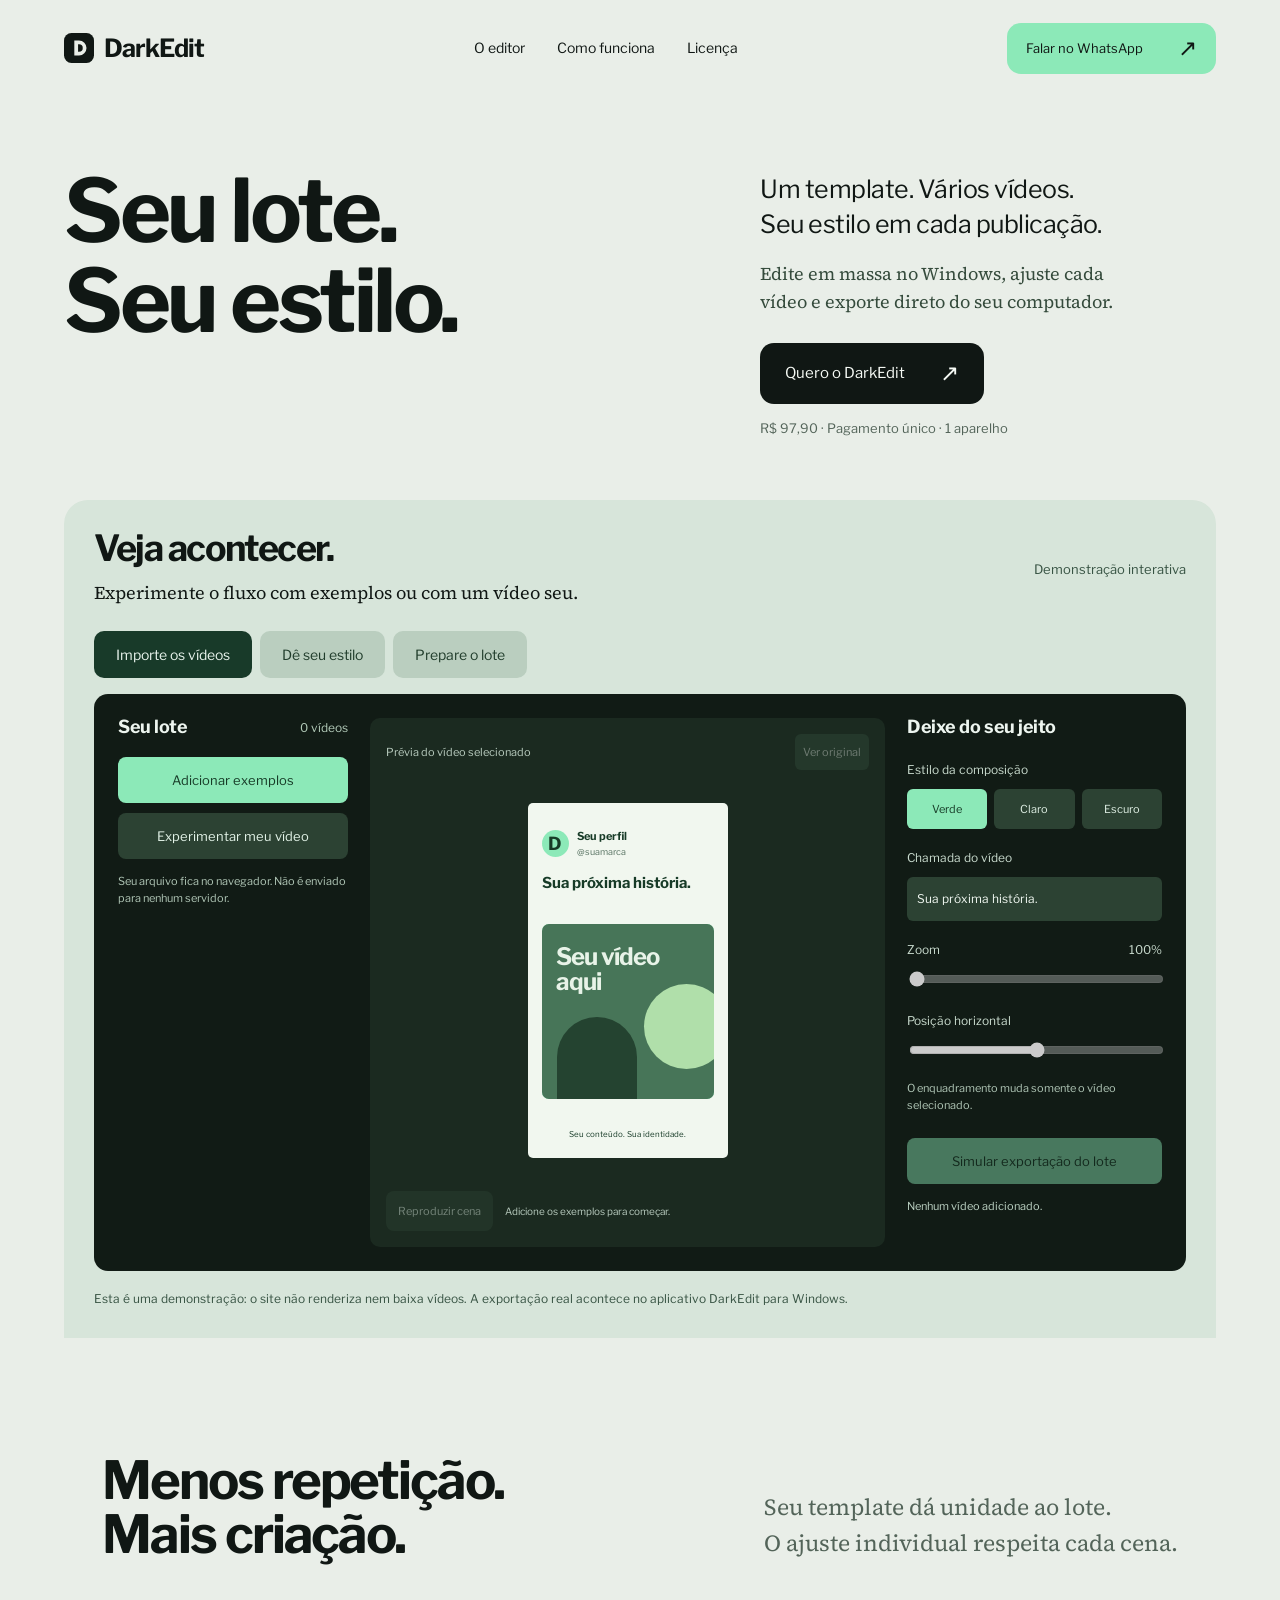
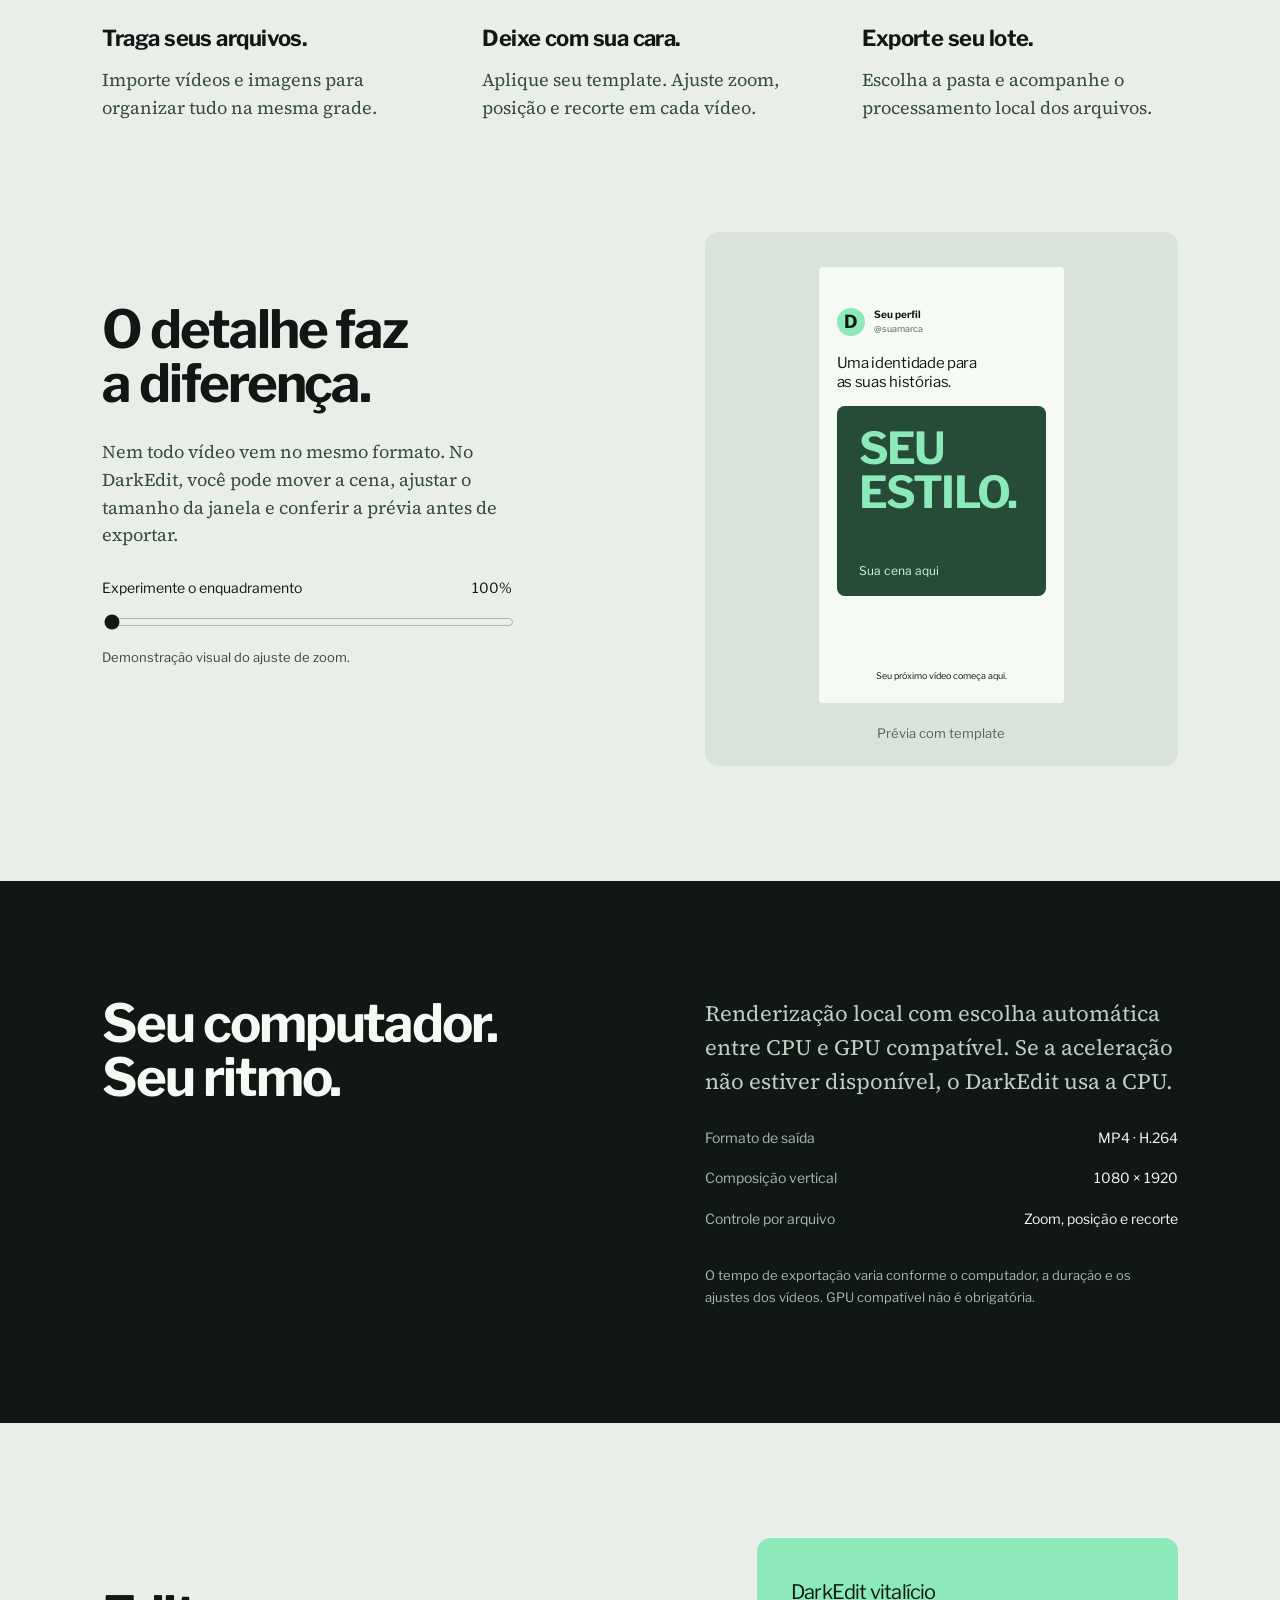
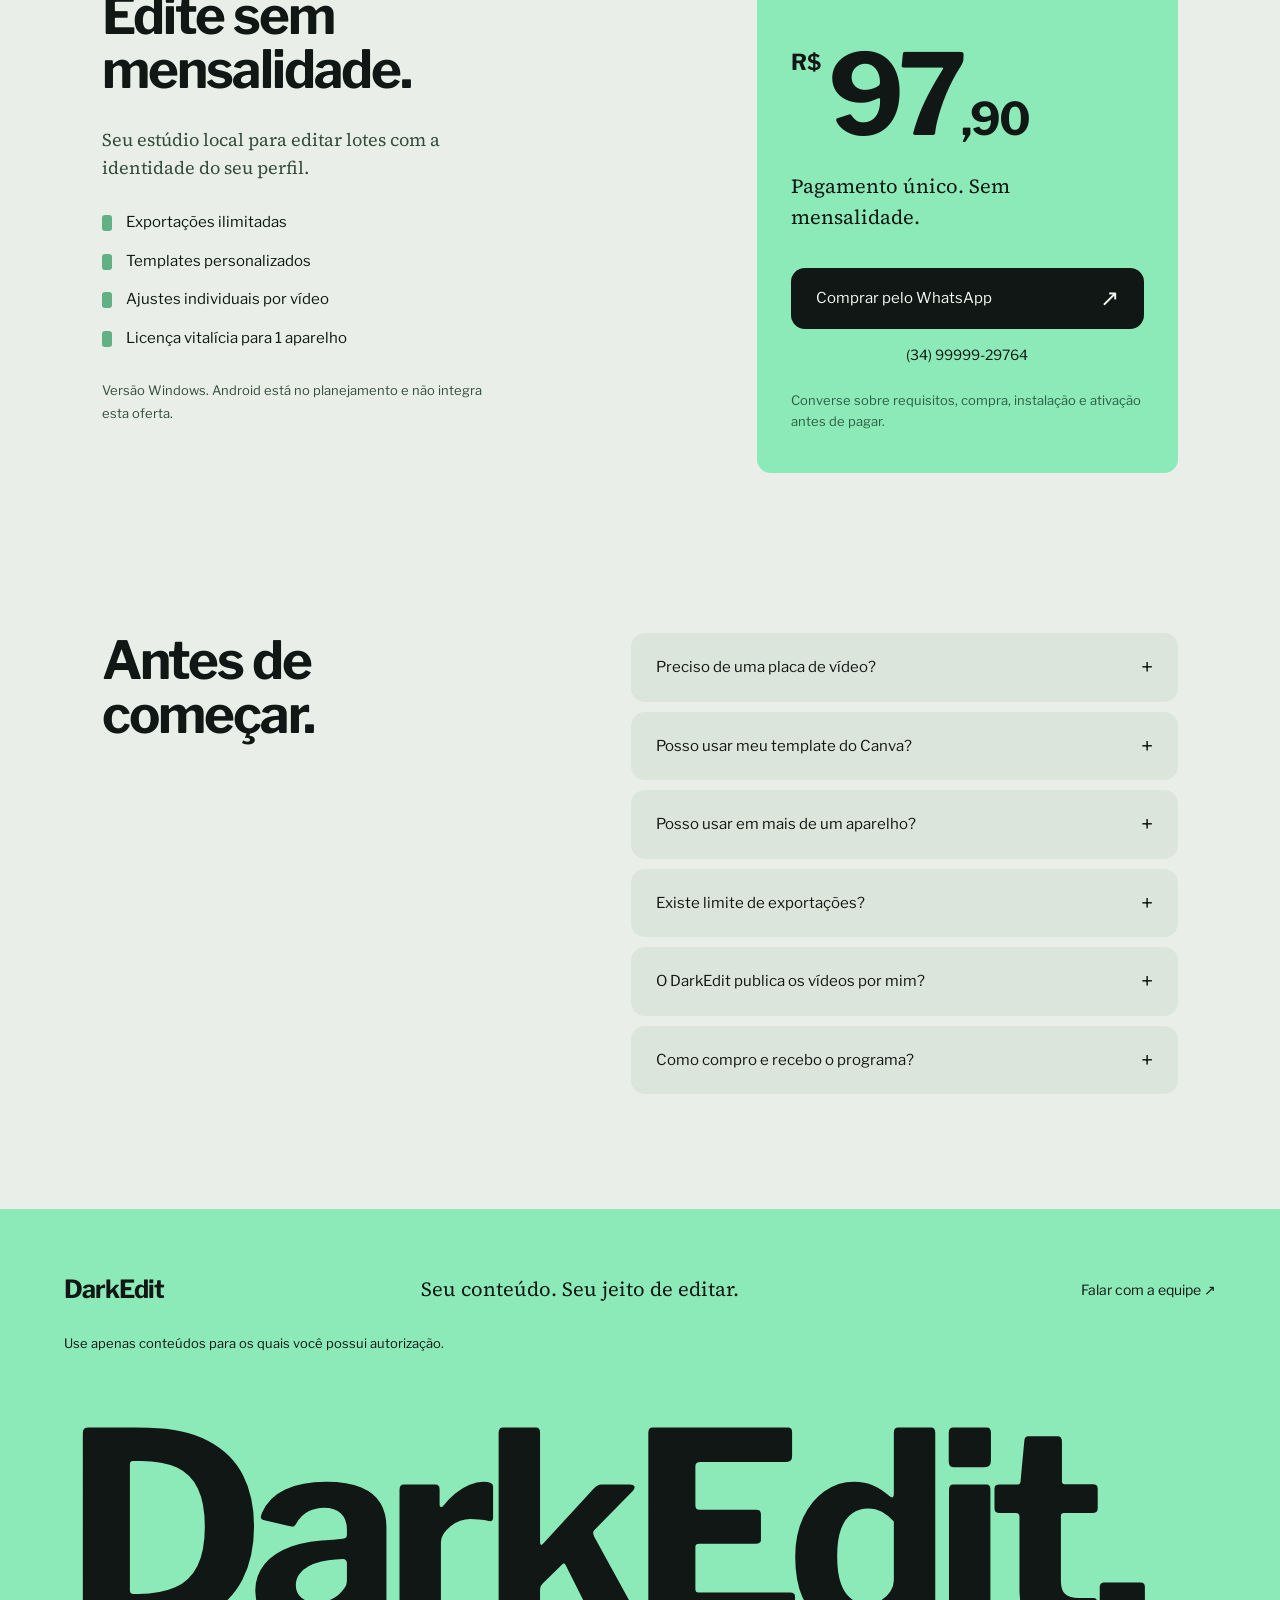
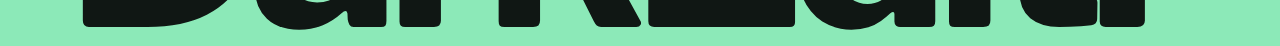
==== commit d548c2f6: "Add interactive sales demo with local video preview and simulated export" ====
--- a/vendas/index.html
+++ b/vendas/index.html
@@ -1 +1,2 @@
-<!doctype html><html lang="pt-BR"><head><meta charset="utf-8"><meta name="viewport" content="width=device-width,initial-scale=1"><meta name="description" content="DarkEdit: editor em massa para Windows. Templates verticais, ajustes individuais e exportação local. R$ 97,90 vitalício para um aparelho."><title>DarkEdit — Seu próximo lote, pronto.</title><link rel="stylesheet" href="assets/fonts.css"><link rel="stylesheet" href="style.css"></head><body><a class="skip" href="#conteudo">Pular para o conteúdo</a><header class="nav"><a class="brand" href="#"><svg width="30" height="30" viewBox="0 0 32 32" aria-hidden="true"><rect width="32" height="32" rx="8" fill="currentColor"/><path d="M11 8h5a8 8 0 010 16h-5zm4 4v8h1a4 4 0 000-8z" fill="#e9eee8"/></svg>DarkEdit</a><nav aria-label="Principal"><a href="#editor">O editor</a><a href="#como-funciona">Como funciona</a><a href="#licenca">Licença</a></nav><a class="button small whatsapp" href="https://wa.me/55349999929764?text=Ol%C3%A1%21%20Quero%20conhecer%20o%20DarkEdit%20vital%C3%ADcio%20por%20R%24%2097%2C90." target="_blank" rel="noopener noreferrer">Falar no WhatsApp <span aria-hidden="true">↗</span></a></header><main id="conteudo"><section class="hero"><div class="hero-copy"><h1>Seu lote.<br>Seu estilo.</h1><div class="hero-aside"><p>Um template. Vários vídeos.<br>Seu estilo em cada publicação.</p><p class="intro">Edite em massa no Windows, ajuste cada vídeo e exporte direto do seu computador.</p><a class="button dark whatsapp" href="https://wa.me/55349999929764?text=Ol%C3%A1%21%20Quero%20comprar%20o%20DarkEdit%20por%20R%24%2097%2C90.%20Como%20funciona%20a%20ativa%C3%A7%C3%A3o%3F" target="_blank" rel="noopener noreferrer">Quero o DarkEdit <span aria-hidden="true">↗</span></a><span class="purchase-note">R$ 97,90 · Pagamento único · 1 aparelho</span></div></div><div class="editor-stage" id="editor"><div class="folder-tabs" aria-label="Recursos do editor"><button class="active" data-feature="lote" aria-pressed="true">Seu lote</button><button data-feature="ajuste" aria-pressed="false">Seu enquadramento</button><button data-feature="exportacao" aria-pressed="false">Sua exportação</button></div><div class="editor-frame"><div class="product-demo" data-ui><div class="product-demo-header"><strong>DarkEdit</strong><span>Demonstração do fluxo</span></div><div class="product-demo-body"><div class="sample-library"><span>Seu estúdio local</span><strong>Seus arquivos.</strong><span>Vídeos e imagens</span><span>Seu template</span><span>Exportação local</span></div><div class="sample-grid"><div class="sample-card"><span>Vídeo 01</span><div class="sample-scene scene-1"><b>CRIE.</b></div><span class="sample-format">9:16 · MP4</span></div><div class="sample-card"><span>Vídeo 02</span><div class="sample-scene scene-2"><b>EDITE.</b></div><span class="sample-format">9:16 · MP4</span></div><div class="sample-card"><span>Vídeo 03</span><div class="sample-scene scene-3"><b>AJUSTE.</b></div><span class="sample-format">9:16 · MP4</span></div><div class="sample-card"><span>Vídeo 04</span><div class="sample-scene scene-4"><b>EXPORTE.</b></div><span class="sample-format">9:16 · MP4</span></div><div class="sample-card"><span>Vídeo 05</span><div class="sample-scene scene-5"><b>SEU LOTE.</b></div><span class="sample-format">9:16 · MP4</span></div><div class="sample-card"><span>Vídeo 06</span><div class="sample-scene scene-6"><b>SEU ESTILO.</b></div><span class="sample-format">9:16 · MP4</span></div></div><div class="sample-inspector"><strong>Ajuste individual</strong><span>Zoom</span><div class="sample-slider"></div><span>Horizontal</span><div class="sample-slider shifted"></div><span>Vertical</span><div class="sample-slider"></div><p>O seu conteúdo,<br>do seu jeito.</p></div></div></div><div class="screen-label" aria-live="polite"><span class="dot"></span><span id="featureCaption">Todos os seus vídeos. Uma visão do lote.</span></div></div><div class="stage-bottom"><span>O trabalho acontece no seu PC.</span><span>Templates verticais · Exportação MP4</span></div></div></section><section class="workflow section" id="como-funciona"><div class="section-heading"><h2>Menos repetição.<br>Mais criação.</h2><p>Seu template dá unidade ao lote.<br>O ajuste individual respeita cada cena.</p></div><ol class="steps"><li><h3>Traga seus arquivos.</h3><p>Importe vídeos e imagens para organizar tudo na mesma grade.</p></li><li><h3>Deixe com sua cara.</h3><p>Aplique seu template. Ajuste zoom, posição e recorte em cada vídeo.</p></li><li><h3>Exporte seu lote.</h3><p>Escolha a pasta e acompanhe o processamento local dos arquivos.</p></li></ol><div class="framing-demo"><div class="demo-copy"><h3>O detalhe faz<br>a diferença.</h3><p>Nem todo vídeo vem no mesmo formato. No DarkEdit, você pode mover a cena, ajustar o tamanho da janela e conferir a prévia antes de exportar.</p><label for="frameZoom">Experimente o enquadramento <output id="zoomValue" for="frameZoom">100%</output></label><input id="frameZoom" type="range" min="100" max="160" value="100"><p class="demo-note">Demonstração visual do ajuste de zoom.</p></div><div class="demo-art"><div class="template" data-ui><div class="template-profile"><span class="mini-logo">D</span><div>Seu perfil<small>@suamarca</small></div></div><p>Uma identidade para<br>as suas histórias.</p><div class="crop-window"><div class="scene" id="demoScene"><span class="scene-word">SEU<br>ESTILO.</span><span class="scene-bottom">Sua cena aqui</span></div></div><span class="template-footer">Seu próximo vídeo começa aqui.</span></div><span class="demo-coordinate">Prévia com template</span></div></div></section><section class="render section"><h2>Seu computador.<br>Seu ritmo.</h2><div class="render-content"><p>Renderização local com escolha automática entre CPU e GPU compatível. Se a aceleração não estiver disponível, o DarkEdit usa a CPU.</p><div class="spec-list"><div><span>Formato de saída</span><strong>MP4 · H.264</strong></div><div><span>Composição vertical</span><strong>1080 × 1920</strong></div><div><span>Controle por arquivo</span><strong>Zoom, posição e recorte</strong></div></div><p class="fineprint">O tempo de exportação varia conforme o computador, a duração e os ajustes dos vídeos. GPU compatível não é obrigatória.</p></div></section><section class="offer section" id="licenca"><div class="offer-copy"><h2>Edite sem<br>mensalidade.</h2><p>Seu estúdio local para editar lotes com a identidade do seu perfil.</p><ul><li>Exportações ilimitadas</li><li>Templates personalizados</li><li>Ajustes individuais por vídeo</li><li>Licença vitalícia para 1 aparelho</li></ul><p class="availability">Versão Windows. Android está no planejamento e não integra esta oferta.</p></div><div class="price-sheet"><h3>DarkEdit vitalício</h3><div class="price"><span>R$</span>97<span>,90</span></div><p>Pagamento único. Sem mensalidade.</p><a class="button dark whatsapp" href="https://wa.me/55349999929764?text=Ol%C3%A1%21%20Quero%20o%20DarkEdit%20vital%C3%ADcio%20de%20R%24%2097%2C90%20para%201%20aparelho.%20Pode%20me%20ajudar%20com%20a%20compra%3F" target="_blank" rel="noopener noreferrer">Comprar pelo WhatsApp <span aria-hidden="true">↗</span></a><span class="price-contact">(34) 99999-29764</span><p class="price-note">Converse sobre requisitos, compra, instalação e ativação antes de pagar.</p></div></section><section class="faq section"><h2>Antes de começar.</h2><div class="questions"><details><summary>Preciso de uma placa de vídeo?</summary><p>Não. A renderização também funciona pela CPU. O sistema verifica os codificadores disponíveis e pode usar uma GPU compatível.</p></details><details><summary>Posso usar meu template do Canva?</summary><p>Você pode importar uma arte de template como imagem e ajustar a janela em que o vídeo aparece. Confira a composição na prévia antes de exportar.</p></details><details><summary>Posso usar em mais de um aparelho?</summary><p>A oferta inclui um único aparelho por licença. Para troca de máquina, entre em contato pelo WhatsApp.</p></details><details><summary>Existe limite de exportações?</summary><p>A licença oferecida tem exportações ilimitadas. O processamento acontece no seu computador e depende dos recursos disponíveis nele.</p></details><details><summary>O DarkEdit publica os vídeos por mim?</summary><p>Não. Esta oferta é para edição e exportação local dos arquivos. Publicação e agendamento não estão incluídos.</p></details><details><summary>Como compro e recebo o programa?</summary><p>Use um dos botões desta página para conversar no WhatsApp. Por lá você confirma os requisitos, as condições da compra e as instruções para receber e ativar o programa.</p></details></div></section></main><footer><a class="brand" href="#">DarkEdit</a><p>Seu conteúdo. Seu jeito de editar.</p><a class="whatsapp" href="https://wa.me/55349999929764" target="_blank" rel="noopener noreferrer">Falar com a equipe ↗</a><small>Use apenas conteúdos para os quais você possui autorização.</small><div class="footer-word" aria-hidden="true">DarkEdit.</div></footer><script src="app.js"></script></body></html>
+<!doctype html><html lang="pt-BR"><head><meta charset="utf-8"><meta name="viewport" content="width=device-width,initial-scale=1"><meta name="description" content="DarkEdit: editor em massa para Windows. Templates verticais, ajustes individuais e exportação local. R$ 97,90 vitalício para um aparelho."><title>DarkEdit — Seu próximo lote, pronto.</title><link rel="stylesheet" href="assets/fonts.css"><link rel="stylesheet" href="style.css"></head><body><a class="skip" href="#conteudo">Pular para o conteúdo</a><header class="nav"><a class="brand" href="#"><svg width="30" height="30" viewBox="0 0 32 32" aria-hidden="true"><rect width="32" height="32" rx="8" fill="currentColor"/><path d="M11 8h5a8 8 0 010 16h-5zm4 4v8h1a4 4 0 000-8z" fill="#e9eee8"/></svg>DarkEdit</a><nav aria-label="Principal"><a href="#editor">O editor</a><a href="#como-funciona">Como funciona</a><a href="#licenca">Licença</a></nav><a class="button small whatsapp" href="https://wa.me/55349999929764?text=Ol%C3%A1%21%20Quero%20conhecer%20o%20DarkEdit%20vital%C3%ADcio%20por%20R%24%2097%2C90." target="_blank" rel="noopener noreferrer">Falar no WhatsApp <span aria-hidden="true">↗</span></a></header><main id="conteudo"><section class="hero"><div class="hero-copy"><h1>Seu lote.<br>Seu estilo.</h1><div class="hero-aside"><p>Um template. Vários vídeos.<br>Seu estilo em cada publicação.</p><p class="intro">Edite em massa no Windows, ajuste cada vídeo e exporte direto do seu computador.</p><a class="button dark whatsapp" href="https://wa.me/55349999929764?text=Ol%C3%A1%21%20Quero%20comprar%20o%20DarkEdit%20por%20R%24%2097%2C90.%20Como%20funciona%20a%20ativa%C3%A7%C3%A3o%3F" target="_blank" rel="noopener noreferrer">Quero o DarkEdit <span aria-hidden="true">↗</span></a><span class="purchase-note">R$ 97,90 · Pagamento único · 1 aparelho</span></div></div><section class="try-editor" id="editor" aria-labelledby="tryTitle"><div class="try-heading"><div><h2 id="tryTitle">Veja acontecer.</h2><p>Experimente o fluxo com exemplos ou com um vídeo seu.</p></div><span class="simulation-label">Demonstração interativa</span></div><div class="demo-steps" aria-label="Etapas da demonstração"><button data-step="importar" aria-pressed="true">Importe os vídeos</button><button data-step="editar" aria-pressed="false">Dê seu estilo</button><button data-step="exportar" aria-pressed="false">Prepare o lote</button></div><div class="live-studio" data-ui><div class="demo-library"><div class="library-heading"><h3>Seu lote</h3><span id="demoCount">0 vídeos</span></div><button id="addExamples" class="demo-button">Adicionar exemplos</button><label class="demo-button secondary" for="localVideo">Experimentar meu vídeo<input id="localVideo" type="file" accept="video/mp4,video/webm,video/quicktime" hidden></label><p class="local-note">Seu arquivo fica no navegador. Não é enviado para nenhum servidor.</p><div id="demoFiles" class="demo-files" aria-label="Vídeos de exemplo"></div></div><div class="live-preview"><div class="preview-heading"><span>Prévia do vídeo selecionado</span><button id="toggleCompare" class="compare-button" disabled>Ver original</button></div><div class="preview-stage"><div class="live-composition style-mint" id="liveComposition"><div class="demo-brand"><span>D</span><div>Seu perfil<small>@suamarca</small></div></div><p id="demoHeadline">Sua próxima história.</p><div class="live-scene-window"><div id="liveScene" class="live-scene"><div id="sampleContent"><span id="sampleTitle">Seu vídeo aqui</span><span class="scene-circle"></span><span class="scene-arch"></span></div><video id="userVideo" playsinline muted loop hidden></video></div></div><span class="composition-footer">Seu conteúdo. Sua identidade.</span></div></div><div class="preview-actions"><button id="demoPlay" class="demo-button secondary" disabled>Reproduzir cena</button><span id="previewHint">Adicione os exemplos para começar.</span></div></div><div class="demo-controls"><h3>Deixe do seu jeito</h3><span class="control-label">Estilo da composição</span><div class="style-options"><button data-demo-style="mint" aria-label="Estilo verde" aria-pressed="true">Verde</button><button data-demo-style="paper" aria-label="Estilo claro" aria-pressed="false">Claro</button><button data-demo-style="dark" aria-label="Estilo escuro" aria-pressed="false">Escuro</button></div><label for="demoText">Chamada do vídeo</label><input id="demoText" maxlength="48" value="Sua próxima história."><label for="liveZoom">Zoom <output id="liveZoomValue">100%</output></label><input id="liveZoom" type="range" min="100" max="160" value="100" disabled><label for="livePosition">Posição horizontal</label><input id="livePosition" type="range" min="-25" max="25" value="0" disabled><p class="individual-note">O enquadramento muda somente o vídeo selecionado.</p><button id="simulateExport" class="demo-button export-button" disabled>Simular exportação do lote</button><progress id="demoProgress" max="100" value="0" aria-label="Progresso da simulação" hidden></progress><p id="demoStatus" role="status">Nenhum vídeo adicionado.</p></div></div><div class="simulation-footnote">Esta é uma demonstração: o site não renderiza nem baixa vídeos. A exportação real acontece no aplicativo DarkEdit para Windows.</div></section></section><section class="workflow section" id="como-funciona"><div class="section-heading"><h2>Menos repetição.<br>Mais criação.</h2><p>Seu template dá unidade ao lote.<br>O ajuste individual respeita cada cena.</p></div><ol class="steps"><li><h3>Traga seus arquivos.</h3><p>Importe vídeos e imagens para organizar tudo na mesma grade.</p></li><li><h3>Deixe com sua cara.</h3><p>Aplique seu template. Ajuste zoom, posição e recorte em cada vídeo.</p></li><li><h3>Exporte seu lote.</h3><p>Escolha a pasta e acompanhe o processamento local dos arquivos.</p></li></ol><div class="framing-demo"><div class="demo-copy"><h3>O detalhe faz<br>a diferença.</h3><p>Nem todo vídeo vem no mesmo formato. No DarkEdit, você pode mover a cena, ajustar o tamanho da janela e conferir a prévia antes de exportar.</p><label for="frameZoom">Experimente o enquadramento <output id="zoomValue" for="frameZoom">100%</output></label><input id="frameZoom" type="range" min="100" max="160" value="100"><p class="demo-note">Demonstração visual do ajuste de zoom.</p></div><div class="demo-art"><div class="template" data-ui><div class="template-profile"><span class="mini-logo">D</span><div>Seu perfil<small>@suamarca</small></div></div><p>Uma identidade para<br>as suas histórias.</p><div class="crop-window"><div class="scene" id="demoScene"><span class="scene-word">SEU<br>ESTILO.</span><span class="scene-bottom">Sua cena aqui</span></div></div><span class="template-footer">Seu próximo vídeo começa aqui.</span></div><span class="demo-coordinate">Prévia com template</span></div></div></section><section class="render section"><h2>Seu computador.<br>Seu ritmo.</h2><div class="render-content"><p>Renderização local com escolha automática entre CPU e GPU compatível. Se a aceleração não estiver disponível, o DarkEdit usa a CPU.</p><div class="spec-list"><div><span>Formato de saída</span><strong>MP4 · H.264</strong></div><div><span>Composição vertical</span><strong>1080 × 1920</strong></div><div><span>Controle por arquivo</span><strong>Zoom, posição e recorte</strong></div></div><p class="fineprint">O tempo de exportação varia conforme o computador, a duração e os ajustes dos vídeos. GPU compatível não é obrigatória.</p></div></section><section class="offer section" id="licenca"><div class="offer-copy"><h2>Edite sem<br>mensalidade.</h2><p>Seu estúdio local para editar lotes com a identidade do seu perfil.</p><ul><li>Exportações ilimitadas</li><li>Templates personalizados</li><li>Ajustes individuais por vídeo</li><li>Licença vitalícia para 1 aparelho</li></ul><p class="availability">Versão Windows. Android está no planejamento e não integra esta oferta.</p></div><div class="price-sheet"><h3>DarkEdit vitalício</h3><div class="price"><span>R$</span>97<span>,90</span></div><p>Pagamento único. Sem mensalidade.</p><a class="button dark whatsapp" href="https://wa.me/55349999929764?text=Ol%C3%A1%21%20Quero%20o%20DarkEdit%20vital%C3%ADcio%20de%20R%24%2097%2C90%20para%201%20aparelho.%20Pode%20me%20ajudar%20com%20a%20compra%3F" target="_blank" rel="noopener noreferrer">Comprar pelo WhatsApp <span aria-hidden="true">↗</span></a><span class="price-contact">(34) 99999-29764</span><p class="price-note">Converse sobre requisitos, compra, instalação e ativação antes de pagar.</p></div></section><section class="faq section"><h2>Antes de começar.</h2><div class="questions"><details><summary>Preciso de uma placa de vídeo?</summary><p>Não. A renderização também funciona pela CPU. O sistema verifica os codificadores disponíveis e pode usar uma GPU compatível.</p></details><details><summary>Posso usar meu template do Canva?</summary><p>Você pode importar uma arte de template como imagem e ajustar a janela em que o vídeo aparece. Confira a composição na prévia antes de exportar.</p></details><details><summary>Posso usar em mais de um aparelho?</summary><p>A oferta inclui um único aparelho por licença. Para troca de máquina, entre em contato pelo WhatsApp.</p></details><details><summary>Existe limite de exportações?</summary><p>A licença oferecida tem exportações ilimitadas. O processamento acontece no seu computador e depende dos recursos disponíveis nele.</p></details><details><summary>O DarkEdit publica os vídeos por mim?</summary><p>Não. Esta oferta é para edição e exportação local dos arquivos. Publicação e agendamento não estão incluídos.</p></details><details><summary>Como compro e recebo o programa?</summary><p>Use um dos botões desta página para conversar no WhatsApp. Por lá você confirma os requisitos, as condições da compra e as instruções para receber e ativar o programa.</p></details></div></section></main><footer><a class="brand" href="#">DarkEdit</a><p>Seu conteúdo. Seu jeito de editar.</p><a class="whatsapp" href="https://wa.me/55349999929764" target="_blank" rel="noopener noreferrer">Falar com a equipe ↗</a><small>Use apenas conteúdos para os quais você possui autorização.</small><div class="footer-word" aria-hidden="true">DarkEdit.</div></footer><script src="app.js"></script></body></html>+
--- a/vendas/style.css
+++ b/vendas/style.css
@@ -3,3 +3,4 @@
 .nav .brand svg path{fill:var(--paper)}.hero-aside .intro,.steps p,.demo-copy>p,.offer-copy>p{color:#354b3c}.footer-word{font-size:21vw}.stage-bottom{padding-inline:6px}.nav .small{font-size:13px}footer small{font-size:13px}@media(min-width:701px) and (max-width:900px){.section-heading{display:block}.section-heading>p{margin-top:25px}.framing-demo{gap:5%}}@media(max-width:700px){.folder-tabs button{font-size:13px;padding-inline:6px}.stage-bottom{display:block;font-size:13px}.stage-bottom span{display:block}.screen-label{font-size:13px}.spec-list{font-size:13px}.footer-word{font-size:21vw}}
 
 .product-demo{height:100%;background:#121a16;color:#edf5ef;font:14px/1.5 var(--sans);padding:24px 24px 65px}.product-demo-header{display:flex;justify-content:space-between;align-items:center;margin-bottom:24px}.product-demo-header strong{font-size:22px}.product-demo-header>span{font-size:13px;color:#b0c3b5}.product-demo-body{display:grid;grid-template-columns:150px 1fr 170px;gap:26px;height:calc(100% - 57px)}.sample-library{display:flex;flex-direction:column;gap:25px;background:#1b2920;padding:22px 16px;border-radius:10px}.sample-library>span{font-size:13px;color:#b0c3b5}.sample-library strong{font-size:17px}.sample-grid{display:grid;grid-template-columns:repeat(3,1fr);gap:16px;overflow:hidden}.sample-card{background:#24382b;border-radius:10px;padding:10px;display:flex;flex-direction:column;gap:8px;transition:transform 300ms var(--ease),opacity 180ms var(--ease)}.sample-card>span{font-size:11px;color:#bfd5c6}.sample-scene{flex:1;min-height:70px;border-radius:5px;padding:15px 8px;display:flex;align-items:center;justify-content:center;text-align:center;background:#8ce9b8;color:#183225}.sample-scene b{font-size:clamp(14px,2vw,28px);letter-spacing:-.04em;line-height:1.15}.scene-2,.scene-5{background:#c7d9ae}.scene-3,.scene-6{background:#42604d;color:#def4e6}.sample-format{opacity:.8}.sample-inspector{padding:18px 12px;display:flex;flex-direction:column;gap:20px;background:#1b2920;border-radius:10px}.sample-inspector>span{font-size:12px;color:#b0c3b5}.sample-slider{height:5px;border-radius:4px;background:#617366;position:relative}.sample-slider:after{content:'';position:absolute;left:45%;top:-4px;width:13px;height:13px;border-radius:50%;background:#8ce9b8;transition:transform 300ms var(--ease)}.sample-slider.shifted:after{left:65%}.sample-inspector p{font-size:17px;color:#8ce9b8;margin-top:auto}.editor-frame[data-focus=ajuste] .sample-card:first-child{transform:scale(.96)}.editor-frame[data-focus=ajuste] .sample-slider:after{transform:translateX(12px)}.editor-frame[data-focus=exportacao] .sample-card{opacity:.65}.button{min-height:48px;transition:background 150ms var(--ease),transform 180ms var(--ease)}.button:active{transform:scale(.98)}.folder-tabs button{min-height:48px;transition:background 180ms var(--ease),color 180ms var(--ease)}@media(prefers-reduced-motion:no-preference){.editor-stage{animation:none}.product-demo{animation:demoArrive 450ms var(--ease) both}@keyframes demoArrive{from{opacity:.8;transform:translateY(8px);filter:blur(2px)}to{opacity:1;transform:none;filter:blur(0)}}}html.keyboard-input .button,html.keyboard-input .sample-card,html.keyboard-input .sample-slider:after{transition:none}@media(max-width:1000px){.product-demo{padding:18px 18px 60px}.product-demo-body{grid-template-columns:110px 1fr;gap:16px}.sample-inspector{display:none}.sample-library{gap:15px;padding:12px}.sample-grid{gap:10px}}@media(max-width:700px){.product-demo{padding:16px 14px 55px}.product-demo-header{margin-bottom:16px}.product-demo-header strong{font-size:17px}.product-demo-header>span{font-size:11px}.product-demo-body{display:block;height:calc(100% - 35px)}.sample-library{display:none}.sample-grid{height:100%;gap:8px;grid-template-columns:repeat(3,1fr)}.sample-card{padding:6px;gap:6px}.sample-card>span{font-size:10px}.sample-scene{padding:8px 3px;min-height:35px}.sample-scene b{font-size:14px}.folder-tabs{gap:8px}.folder-tabs button{padding-inline:8px;min-height:48px}.editor-frame{aspect-ratio:1.25}}@media(prefers-reduced-motion:reduce){.product-demo,.sample-card,.sample-slider:after,.button{animation:none!important;transition:none!important}}
+.try-editor{background:#d7e5da;border-radius:24px 24px 0 0;padding:30px;margin-top:10px}.try-heading{display:flex;justify-content:space-between;gap:25px;align-items:center;margin-bottom:24px}.try-heading h2{font-size:36px}.try-heading p{margin:12px 0 0;font-size:18px}.simulation-label{font:13px var(--sans);color:#375343}.demo-steps{display:flex;gap:8px;margin-bottom:16px}.demo-steps button{background:#bacebf;color:#203c2b;border:0;border-radius:10px;padding:15px 22px;font:500 14px var(--sans);cursor:pointer}.demo-steps button[aria-pressed=true]{background:#183a29;color:#e9f4ed}.live-studio{display:grid;grid-template-columns:230px minmax(250px,1fr) 255px;gap:22px;background:#111b15;color:#edf5ef;border-radius:14px;padding:24px;font:14px/1.5 var(--sans)}.demo-library,.demo-controls{min-width:0}.library-heading{display:flex;justify-content:space-between;align-items:center;margin-bottom:20px}.library-heading h3,.demo-controls h3{font-size:18px;letter-spacing:-.025em}.library-heading>span{color:#b3cbb9;font-size:12px}.demo-button{display:flex;align-items:center;justify-content:center;min-height:46px;border-radius:8px;border:0;background:#8ce9b8;color:#173b27;padding:11px 12px;font:600 13px/1.4 var(--sans);cursor:pointer;width:100%;text-align:center;transition:transform 150ms var(--ease),background 150ms var(--ease)}.demo-button:hover{background:#b4f4d1}.demo-button:active{transform:scale(.98)}.demo-button:disabled{opacity:.45;cursor:not-allowed}.demo-button.secondary{background:#2c4233;color:#e2f2e7;margin-top:10px}.demo-button.secondary:hover{background:#3e5946}.local-note{font-size:11px;line-height:1.6;color:#b1c7b7;margin:14px 0 22px}.demo-files{display:grid;gap:8px}.demo-file{display:flex;gap:10px;align-items:center;width:100%;border:0;border-radius:8px;background:#203126;color:#dcece1;padding:10px;text-align:left;cursor:pointer;min-width:0}.demo-file[aria-pressed=true]{background:#395c45}.file-thumb{width:36px;height:48px;border-radius:4px;background:#8ce9b8;color:#173b27;display:grid;place-items:center;font-size:15px;font-weight:700;flex-shrink:0}.demo-file>span:last-child{overflow:hidden;white-space:nowrap;text-overflow:ellipsis;font:12px var(--sans)}.demo-file small{display:block;color:#bbcec1;margin-top:5px;font-size:11px}.live-preview{background:#1b2a20;border-radius:10px;padding:16px;min-width:0}.preview-heading{display:flex;align-items:center;justify-content:space-between;gap:10px;font-size:11px;color:#b9ccbf}.compare-button{background:#324f3c;color:#edf5ef;border:0;min-height:36px;border-radius:6px;padding:8px;font:11px var(--sans);cursor:pointer}.compare-button:disabled{opacity:.4;cursor:default}.preview-stage{height:385px;display:flex;align-items:center;justify-content:center;margin:18px 0;overflow:hidden}.live-composition{width:200px;height:355px;flex-shrink:0;padding:25px 14px 18px;background:#f1f7ef;color:#173b27;display:flex;flex-direction:column;border-radius:5px;transition:background 200ms var(--ease),color 200ms var(--ease)}.demo-brand{display:flex;align-items:center;gap:8px;font-size:11px;font-weight:700}.demo-brand>span{width:27px;height:27px;border-radius:50%;background:#8ce9b8;color:#173b27;display:grid;place-items:center;font-size:18px}.demo-brand small{display:block;font-size:9px;opacity:.7;font-weight:400}.live-composition>p{font-size:15px;font-weight:650;line-height:1.25;min-height:38px;margin:16px 0 12px;overflow-wrap:anywhere}.live-scene-window{height:175px;overflow:hidden;border-radius:7px;background:#8ce9b8;transition:transform 250ms var(--ease)}.live-scene{height:100%;width:100%;transform:translateX(var(--pan,0%)) scale(var(--scale,1));transform-origin:center}.live-scene video{width:100%;height:100%;object-fit:cover;display:block}#sampleContent{background:var(--sample-bg,#477558);color:#e8f3e8;height:100%;position:relative;overflow:hidden;isolation:isolate}#sampleTitle{position:absolute;top:20px;left:14px;right:12px;font-size:24px;font-weight:700;line-height:1.05;letter-spacing:-.04em;z-index:2}.scene-circle{position:absolute;width:85px;height:85px;right:-15px;bottom:30px;background:#b0dfaa;border-radius:50%;transform:translateX(var(--drift,0px));transition:transform 500ms var(--ease)}.scene-arch{position:absolute;width:80px;height:100px;left:15px;bottom:-18px;background:#244330;border-radius:40px 40px 0 0;transform:translateX(calc(var(--drift,0px) * -.5));transition:transform 500ms var(--ease)}.composition-footer{font-size:8px;margin-top:auto;text-align:center}.style-paper{background:#fffaf0;color:#514329}.style-paper .live-scene-window{border-radius:0}.style-dark{background:#12251b;color:#dff1df}.style-dark .live-scene-window{border-radius:14px}.live-composition.is-original{padding:0;background:transparent}.live-composition.is-original .demo-brand,.live-composition.is-original>p,.live-composition.is-original .composition-footer{display:none}.live-composition.is-original .live-scene-window{height:100%;border-radius:4px}.preview-actions{display:flex;gap:12px;align-items:center}.preview-actions .demo-button{margin:0;width:auto;font-size:11px;min-height:40px}.preview-actions>span{font-size:10px;color:#b9ccbf;flex:1}.demo-controls h3{margin:0 0 24px}.demo-controls label,.control-label{display:block;font-size:12px;margin-top:20px;margin-bottom:10px;color:#c9dbce}.style-options{display:flex;gap:7px}.style-options button{flex:1;min-height:40px;padding:8px 3px;font:11px var(--sans);cursor:pointer;border:0;border-radius:6px;background:#2c4233;color:#dfefe4}.style-options button[aria-pressed=true]{background:#8ce9b8;color:#173b27}.demo-controls input[type=text],#demoText{width:100%;min-height:44px;border:0;background:#2c4233;color:#f0f7f1;border-radius:6px;padding:10px;font:12px var(--sans)}.demo-controls input[type=range]{width:100%;accent-color:#8ce9b8;cursor:pointer}.demo-controls label output{float:right}.individual-note{font-size:11px;color:#b1c7b7;line-height:1.6;margin:17px 0 23px}.export-button{margin-top:20px}.demo-controls progress{width:100%;height:7px;margin-top:16px;accent-color:#8ce9b8}#demoStatus{font-size:11px;color:#bed4c5;line-height:1.6;margin:14px 0 0}.simulation-footnote{font:12px/1.6 var(--sans);color:#375343;margin-top:18px;max-width:850px}.demo-button:focus-visible,.demo-file:focus-visible,.demo-controls button:focus-visible,.demo-controls input:focus-visible,.compare-button:focus-visible{outline-color:#b1f3cf}.try-editor.is-busy .demo-controls{opacity:.85}html.keyboard-input .try-editor *{transition:none!important}@media(max-width:1150px){.live-studio{grid-template-columns:180px minmax(220px,1fr);gap:18px}.demo-controls{grid-column:1/-1;display:grid;grid-template-columns:1fr 1fr;gap:0 30px}.demo-controls h3,.demo-controls .control-label,.demo-controls .style-options,.demo-controls label[for=demoText],#demoText,.demo-controls .individual-note,.demo-controls #simulateExport,.demo-controls progress,.demo-controls #demoStatus{grid-column:1/-1}.demo-controls h3{margin:10px 0 0}.demo-controls label[for=liveZoom]{grid-column:1;grid-row:7}.demo-controls #liveZoom{grid-column:1;grid-row:8}.demo-controls label[for=livePosition]{grid-column:2;grid-row:7}.demo-controls #livePosition{grid-column:2;grid-row:8}}@media(max-width:700px){.try-editor{margin-inline:-6.8%;padding:24px 16px;border-radius:18px 18px 0 0}.try-heading{display:block}.try-heading h2{font-size:32px}.try-heading p{font-size:18px;margin-bottom:14px}.simulation-label{font-size:12px}.demo-steps{gap:7px}.demo-steps button{flex:1;min-height:48px;padding:10px 5px;font-size:11px}.live-studio{display:flex;flex-direction:column;padding:18px 14px}.library-heading{margin-bottom:15px}.demo-library{display:grid;grid-template-columns:1fr 1fr;gap:10px}.library-heading,.local-note,.demo-files{grid-column:1/-1}.demo-button.secondary{margin-top:0}.local-note{margin:4px 0 10px}.demo-files{display:flex;overflow:auto;gap:8px;padding-bottom:5px}.demo-file{min-width:150px;width:150px;flex-shrink:0}.preview-stage{height:355px}.live-composition{height:338px;width:190px}.live-scene-window{height:160px}.live-preview{padding:14px}.demo-controls{display:block}.demo-controls h3{margin:10px 0 22px}.demo-controls label{margin-top:20px}.preview-actions>span{font-size:11px}.demo-button,.style-options button{min-height:46px}.simulation-footnote{font-size:12px}}@media(prefers-reduced-motion:reduce){.try-editor *{animation:none!important;transition:none!important}}
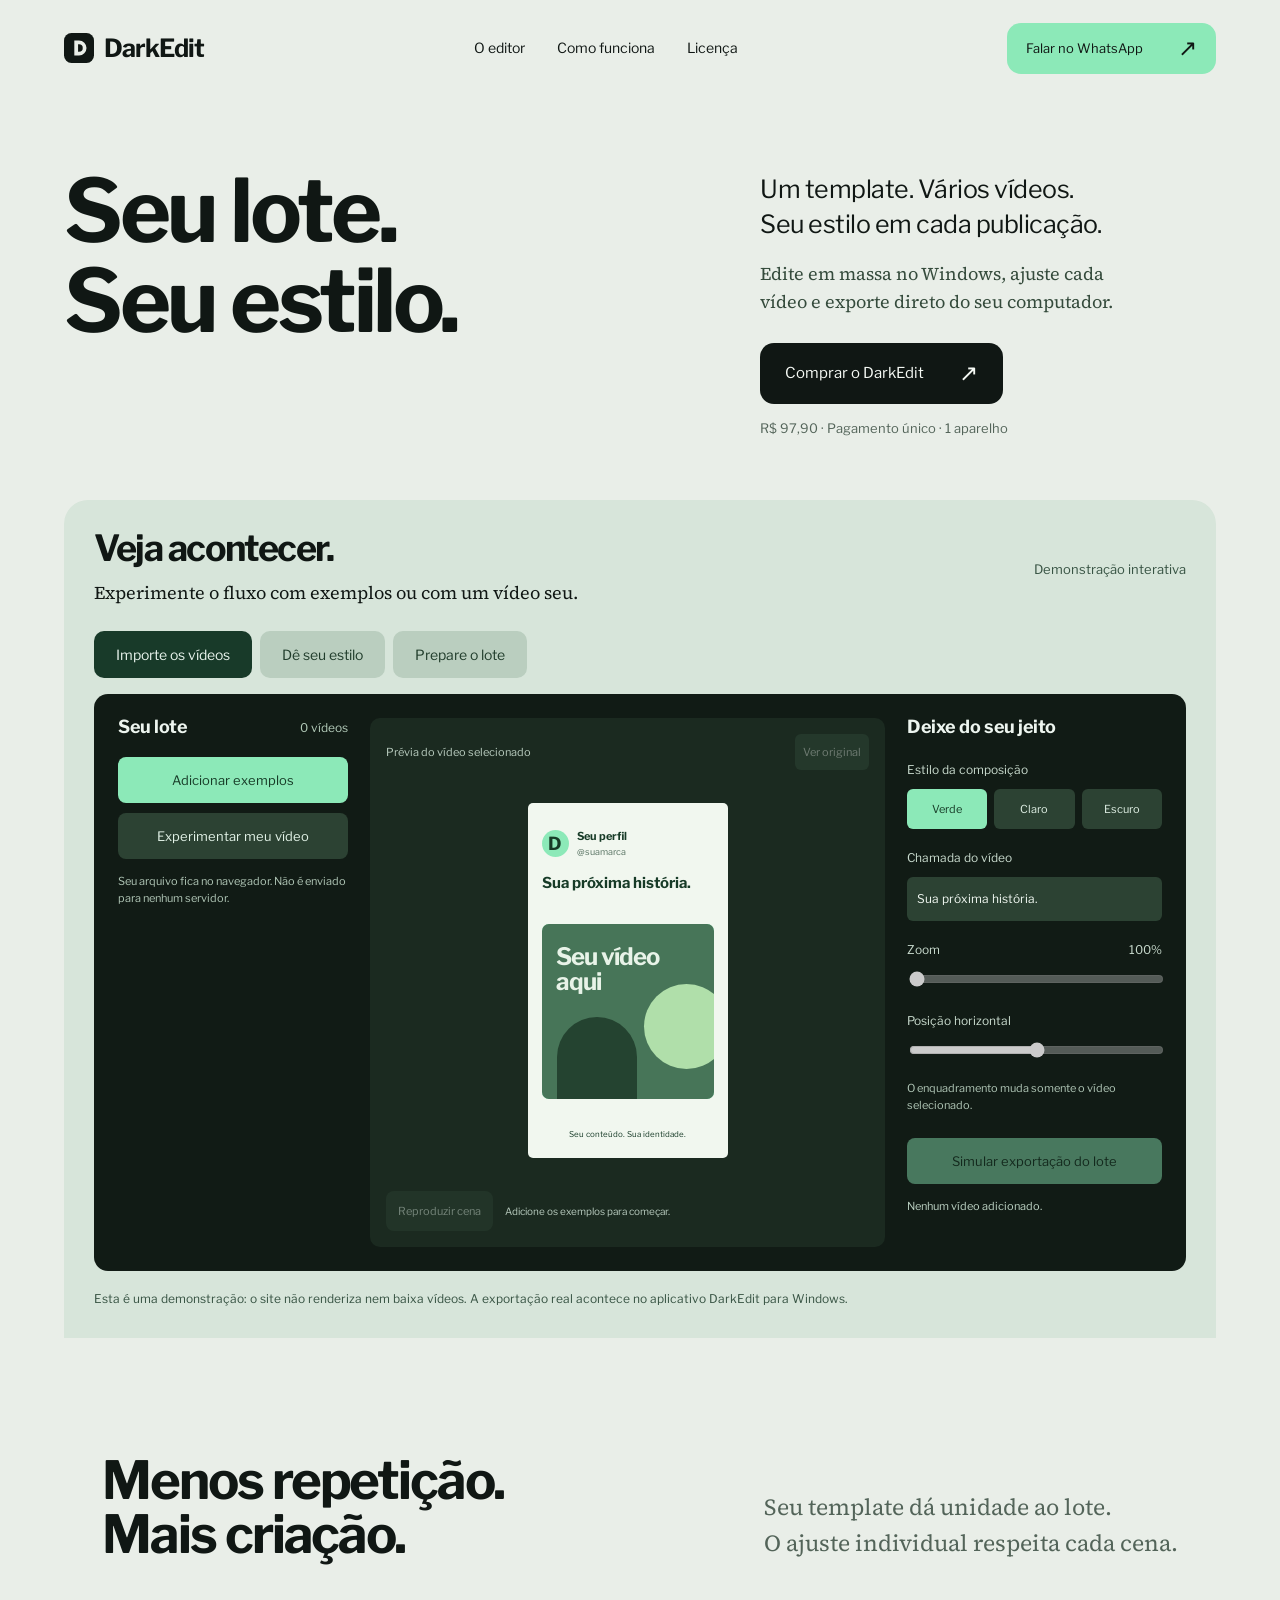
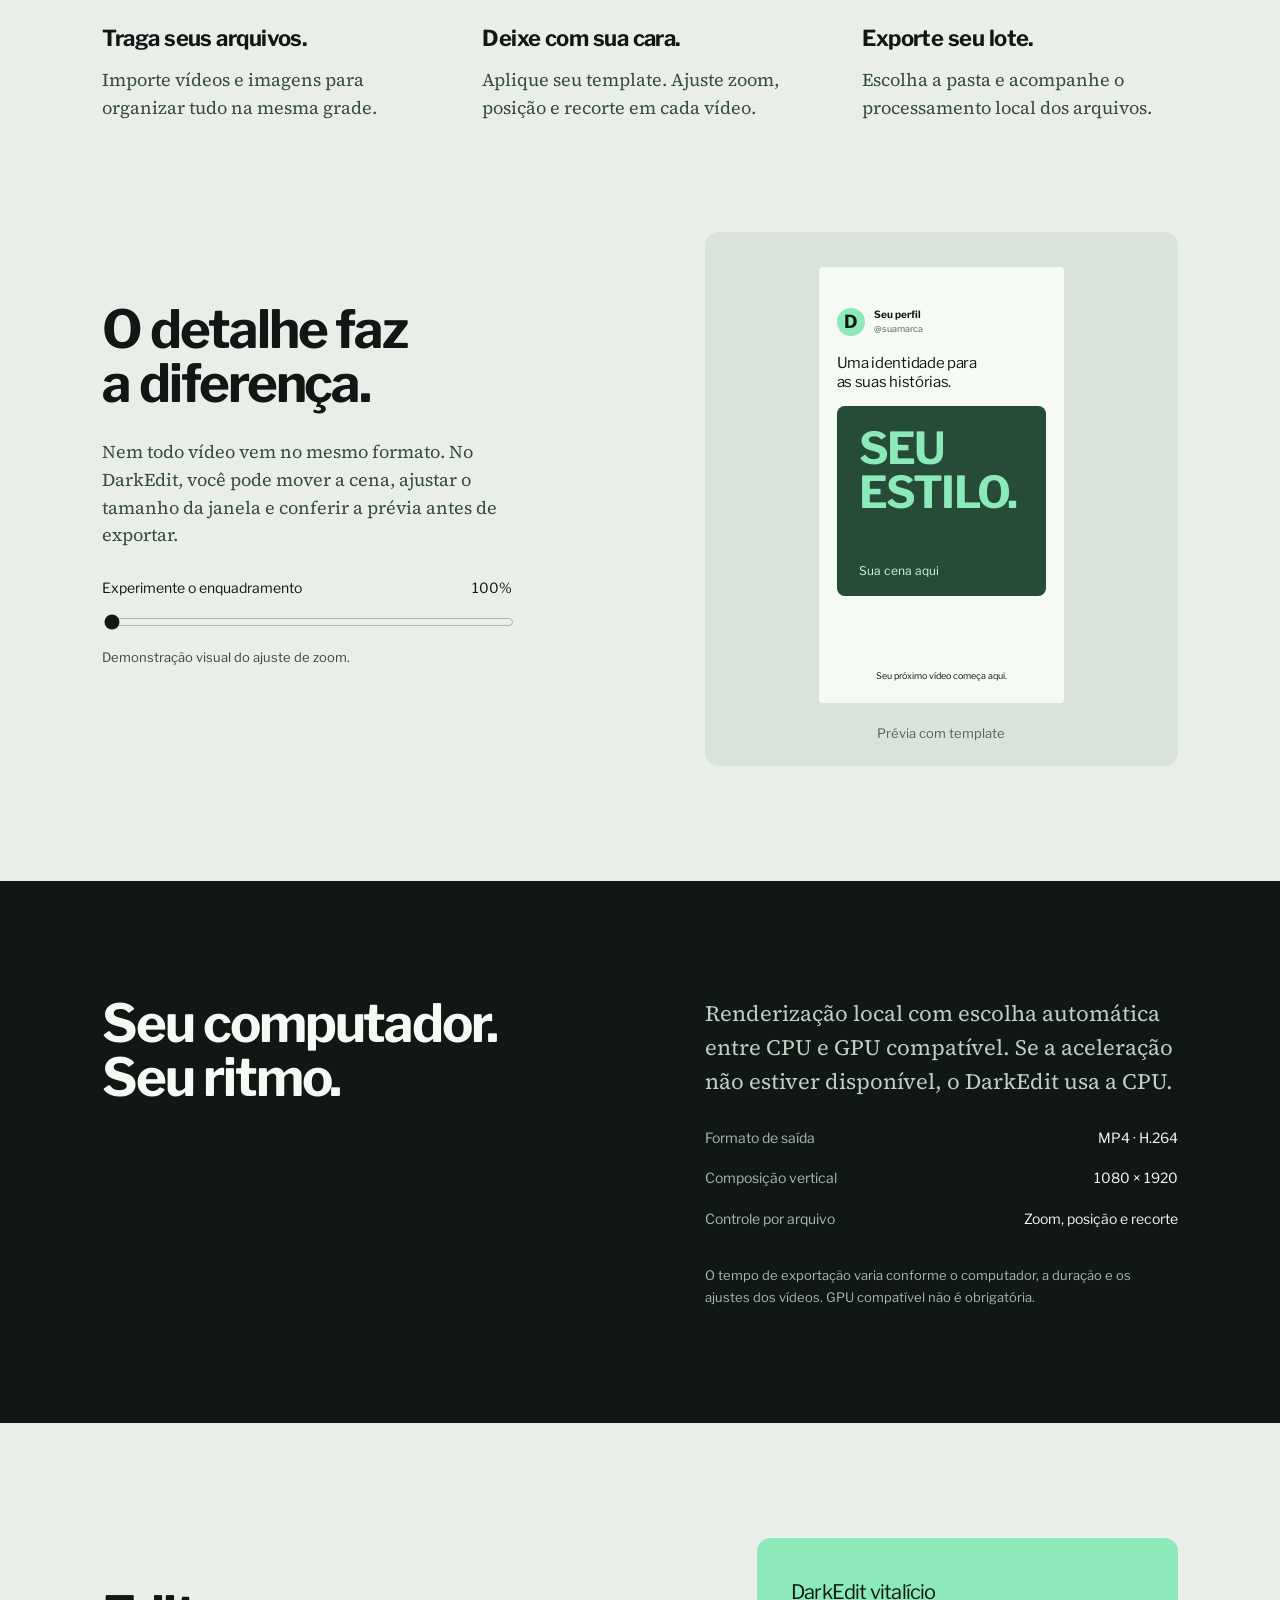
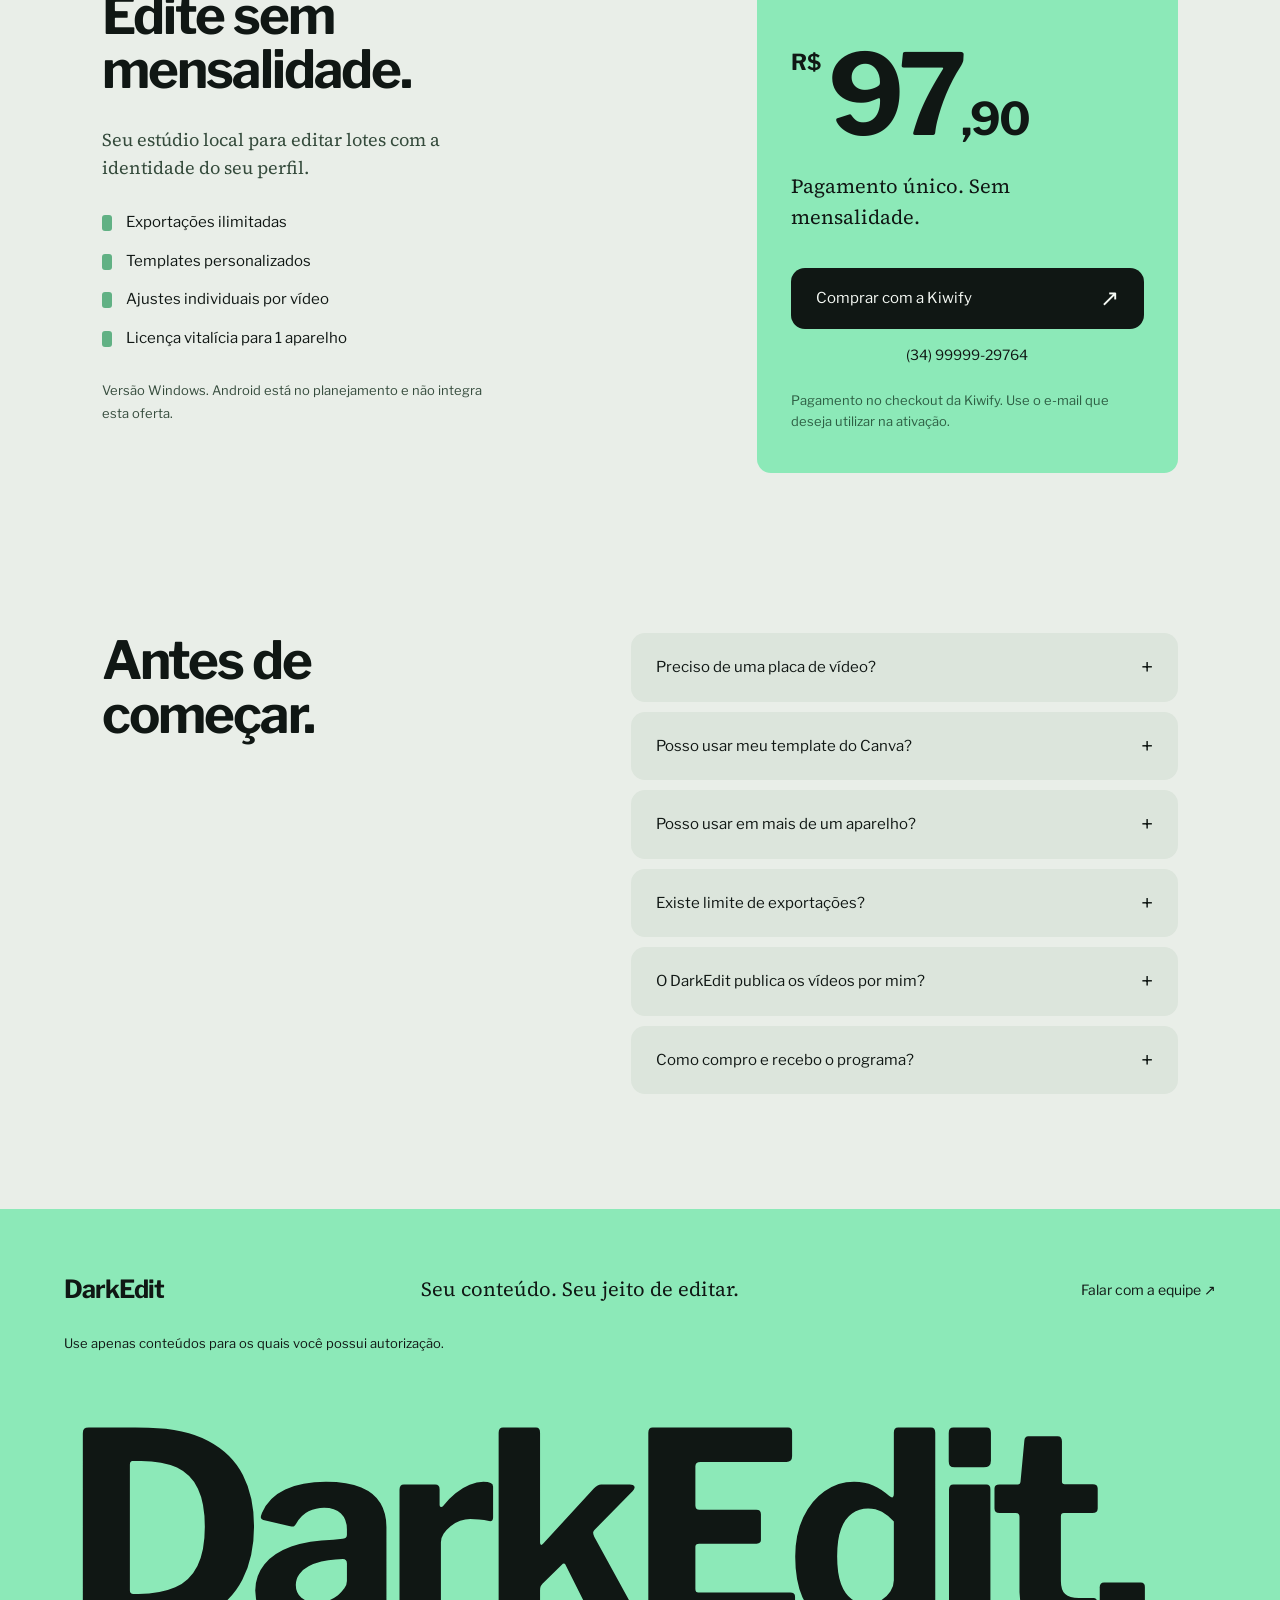
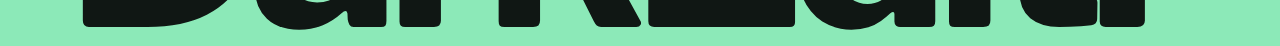
==== commit 78168ebc: "Connect Kiwify checkout and add animated onboarding with authenticated webhook dry run" ====
--- a/vendas/index.html
+++ b/vendas/index.html
@@ -1,2 +1,2 @@
-<!doctype html><html lang="pt-BR"><head><meta charset="utf-8"><meta name="viewport" content="width=device-width,initial-scale=1"><meta name="description" content="DarkEdit: editor em massa para Windows. Templates verticais, ajustes individuais e exportação local. R$ 97,90 vitalício para um aparelho."><title>DarkEdit — Seu próximo lote, pronto.</title><link rel="stylesheet" href="assets/fonts.css"><link rel="stylesheet" href="style.css"></head><body><a class="skip" href="#conteudo">Pular para o conteúdo</a><header class="nav"><a class="brand" href="#"><svg width="30" height="30" viewBox="0 0 32 32" aria-hidden="true"><rect width="32" height="32" rx="8" fill="currentColor"/><path d="M11 8h5a8 8 0 010 16h-5zm4 4v8h1a4 4 0 000-8z" fill="#e9eee8"/></svg>DarkEdit</a><nav aria-label="Principal"><a href="#editor">O editor</a><a href="#como-funciona">Como funciona</a><a href="#licenca">Licença</a></nav><a class="button small whatsapp" href="https://wa.me/55349999929764?text=Ol%C3%A1%21%20Quero%20conhecer%20o%20DarkEdit%20vital%C3%ADcio%20por%20R%24%2097%2C90." target="_blank" rel="noopener noreferrer">Falar no WhatsApp <span aria-hidden="true">↗</span></a></header><main id="conteudo"><section class="hero"><div class="hero-copy"><h1>Seu lote.<br>Seu estilo.</h1><div class="hero-aside"><p>Um template. Vários vídeos.<br>Seu estilo em cada publicação.</p><p class="intro">Edite em massa no Windows, ajuste cada vídeo e exporte direto do seu computador.</p><a class="button dark whatsapp" href="https://wa.me/55349999929764?text=Ol%C3%A1%21%20Quero%20comprar%20o%20DarkEdit%20por%20R%24%2097%2C90.%20Como%20funciona%20a%20ativa%C3%A7%C3%A3o%3F" target="_blank" rel="noopener noreferrer">Quero o DarkEdit <span aria-hidden="true">↗</span></a><span class="purchase-note">R$ 97,90 · Pagamento único · 1 aparelho</span></div></div><section class="try-editor" id="editor" aria-labelledby="tryTitle"><div class="try-heading"><div><h2 id="tryTitle">Veja acontecer.</h2><p>Experimente o fluxo com exemplos ou com um vídeo seu.</p></div><span class="simulation-label">Demonstração interativa</span></div><div class="demo-steps" aria-label="Etapas da demonstração"><button data-step="importar" aria-pressed="true">Importe os vídeos</button><button data-step="editar" aria-pressed="false">Dê seu estilo</button><button data-step="exportar" aria-pressed="false">Prepare o lote</button></div><div class="live-studio" data-ui><div class="demo-library"><div class="library-heading"><h3>Seu lote</h3><span id="demoCount">0 vídeos</span></div><button id="addExamples" class="demo-button">Adicionar exemplos</button><label class="demo-button secondary" for="localVideo">Experimentar meu vídeo<input id="localVideo" type="file" accept="video/mp4,video/webm,video/quicktime" hidden></label><p class="local-note">Seu arquivo fica no navegador. Não é enviado para nenhum servidor.</p><div id="demoFiles" class="demo-files" aria-label="Vídeos de exemplo"></div></div><div class="live-preview"><div class="preview-heading"><span>Prévia do vídeo selecionado</span><button id="toggleCompare" class="compare-button" disabled>Ver original</button></div><div class="preview-stage"><div class="live-composition style-mint" id="liveComposition"><div class="demo-brand"><span>D</span><div>Seu perfil<small>@suamarca</small></div></div><p id="demoHeadline">Sua próxima história.</p><div class="live-scene-window"><div id="liveScene" class="live-scene"><div id="sampleContent"><span id="sampleTitle">Seu vídeo aqui</span><span class="scene-circle"></span><span class="scene-arch"></span></div><video id="userVideo" playsinline muted loop hidden></video></div></div><span class="composition-footer">Seu conteúdo. Sua identidade.</span></div></div><div class="preview-actions"><button id="demoPlay" class="demo-button secondary" disabled>Reproduzir cena</button><span id="previewHint">Adicione os exemplos para começar.</span></div></div><div class="demo-controls"><h3>Deixe do seu jeito</h3><span class="control-label">Estilo da composição</span><div class="style-options"><button data-demo-style="mint" aria-label="Estilo verde" aria-pressed="true">Verde</button><button data-demo-style="paper" aria-label="Estilo claro" aria-pressed="false">Claro</button><button data-demo-style="dark" aria-label="Estilo escuro" aria-pressed="false">Escuro</button></div><label for="demoText">Chamada do vídeo</label><input id="demoText" maxlength="48" value="Sua próxima história."><label for="liveZoom">Zoom <output id="liveZoomValue">100%</output></label><input id="liveZoom" type="range" min="100" max="160" value="100" disabled><label for="livePosition">Posição horizontal</label><input id="livePosition" type="range" min="-25" max="25" value="0" disabled><p class="individual-note">O enquadramento muda somente o vídeo selecionado.</p><button id="simulateExport" class="demo-button export-button" disabled>Simular exportação do lote</button><progress id="demoProgress" max="100" value="0" aria-label="Progresso da simulação" hidden></progress><p id="demoStatus" role="status">Nenhum vídeo adicionado.</p></div></div><div class="simulation-footnote">Esta é uma demonstração: o site não renderiza nem baixa vídeos. A exportação real acontece no aplicativo DarkEdit para Windows.</div></section></section><section class="workflow section" id="como-funciona"><div class="section-heading"><h2>Menos repetição.<br>Mais criação.</h2><p>Seu template dá unidade ao lote.<br>O ajuste individual respeita cada cena.</p></div><ol class="steps"><li><h3>Traga seus arquivos.</h3><p>Importe vídeos e imagens para organizar tudo na mesma grade.</p></li><li><h3>Deixe com sua cara.</h3><p>Aplique seu template. Ajuste zoom, posição e recorte em cada vídeo.</p></li><li><h3>Exporte seu lote.</h3><p>Escolha a pasta e acompanhe o processamento local dos arquivos.</p></li></ol><div class="framing-demo"><div class="demo-copy"><h3>O detalhe faz<br>a diferença.</h3><p>Nem todo vídeo vem no mesmo formato. No DarkEdit, você pode mover a cena, ajustar o tamanho da janela e conferir a prévia antes de exportar.</p><label for="frameZoom">Experimente o enquadramento <output id="zoomValue" for="frameZoom">100%</output></label><input id="frameZoom" type="range" min="100" max="160" value="100"><p class="demo-note">Demonstração visual do ajuste de zoom.</p></div><div class="demo-art"><div class="template" data-ui><div class="template-profile"><span class="mini-logo">D</span><div>Seu perfil<small>@suamarca</small></div></div><p>Uma identidade para<br>as suas histórias.</p><div class="crop-window"><div class="scene" id="demoScene"><span class="scene-word">SEU<br>ESTILO.</span><span class="scene-bottom">Sua cena aqui</span></div></div><span class="template-footer">Seu próximo vídeo começa aqui.</span></div><span class="demo-coordinate">Prévia com template</span></div></div></section><section class="render section"><h2>Seu computador.<br>Seu ritmo.</h2><div class="render-content"><p>Renderização local com escolha automática entre CPU e GPU compatível. Se a aceleração não estiver disponível, o DarkEdit usa a CPU.</p><div class="spec-list"><div><span>Formato de saída</span><strong>MP4 · H.264</strong></div><div><span>Composição vertical</span><strong>1080 × 1920</strong></div><div><span>Controle por arquivo</span><strong>Zoom, posição e recorte</strong></div></div><p class="fineprint">O tempo de exportação varia conforme o computador, a duração e os ajustes dos vídeos. GPU compatível não é obrigatória.</p></div></section><section class="offer section" id="licenca"><div class="offer-copy"><h2>Edite sem<br>mensalidade.</h2><p>Seu estúdio local para editar lotes com a identidade do seu perfil.</p><ul><li>Exportações ilimitadas</li><li>Templates personalizados</li><li>Ajustes individuais por vídeo</li><li>Licença vitalícia para 1 aparelho</li></ul><p class="availability">Versão Windows. Android está no planejamento e não integra esta oferta.</p></div><div class="price-sheet"><h3>DarkEdit vitalício</h3><div class="price"><span>R$</span>97<span>,90</span></div><p>Pagamento único. Sem mensalidade.</p><a class="button dark whatsapp" href="https://wa.me/55349999929764?text=Ol%C3%A1%21%20Quero%20o%20DarkEdit%20vital%C3%ADcio%20de%20R%24%2097%2C90%20para%201%20aparelho.%20Pode%20me%20ajudar%20com%20a%20compra%3F" target="_blank" rel="noopener noreferrer">Comprar pelo WhatsApp <span aria-hidden="true">↗</span></a><span class="price-contact">(34) 99999-29764</span><p class="price-note">Converse sobre requisitos, compra, instalação e ativação antes de pagar.</p></div></section><section class="faq section"><h2>Antes de começar.</h2><div class="questions"><details><summary>Preciso de uma placa de vídeo?</summary><p>Não. A renderização também funciona pela CPU. O sistema verifica os codificadores disponíveis e pode usar uma GPU compatível.</p></details><details><summary>Posso usar meu template do Canva?</summary><p>Você pode importar uma arte de template como imagem e ajustar a janela em que o vídeo aparece. Confira a composição na prévia antes de exportar.</p></details><details><summary>Posso usar em mais de um aparelho?</summary><p>A oferta inclui um único aparelho por licença. Para troca de máquina, entre em contato pelo WhatsApp.</p></details><details><summary>Existe limite de exportações?</summary><p>A licença oferecida tem exportações ilimitadas. O processamento acontece no seu computador e depende dos recursos disponíveis nele.</p></details><details><summary>O DarkEdit publica os vídeos por mim?</summary><p>Não. Esta oferta é para edição e exportação local dos arquivos. Publicação e agendamento não estão incluídos.</p></details><details><summary>Como compro e recebo o programa?</summary><p>Use um dos botões desta página para conversar no WhatsApp. Por lá você confirma os requisitos, as condições da compra e as instruções para receber e ativar o programa.</p></details></div></section></main><footer><a class="brand" href="#">DarkEdit</a><p>Seu conteúdo. Seu jeito de editar.</p><a class="whatsapp" href="https://wa.me/55349999929764" target="_blank" rel="noopener noreferrer">Falar com a equipe ↗</a><small>Use apenas conteúdos para os quais você possui autorização.</small><div class="footer-word" aria-hidden="true">DarkEdit.</div></footer><script src="app.js"></script></body></html>-
+<!doctype html><html lang="pt-BR"><head><meta charset="utf-8"><meta name="viewport" content="width=device-width,initial-scale=1"><meta name="description" content="DarkEdit: editor em massa para Windows. Templates verticais, ajustes individuais e exportação local. R$ 97,90 vitalício para um aparelho."><title>DarkEdit — Seu próximo lote, pronto.</title><link rel="stylesheet" href="assets/fonts.css"><link rel="stylesheet" href="style.css"></head><body><a class="skip" href="#conteudo">Pular para o conteúdo</a><header class="nav"><a class="brand" href="#"><svg width="30" height="30" viewBox="0 0 32 32" aria-hidden="true"><rect width="32" height="32" rx="8" fill="currentColor"/><path d="M11 8h5a8 8 0 010 16h-5zm4 4v8h1a4 4 0 000-8z" fill="#e9eee8"/></svg>DarkEdit</a><nav aria-label="Principal"><a href="#editor">O editor</a><a href="#como-funciona">Como funciona</a><a href="#licenca">Licença</a></nav><a class="button small whatsapp" href="https://wa.me/55349999929764?text=Ol%C3%A1%21%20Quero%20conhecer%20o%20DarkEdit%20vital%C3%ADcio%20por%20R%24%2097%2C90." target="_blank" rel="noopener noreferrer">Falar no WhatsApp <span aria-hidden="true">↗</span></a></header><main id="conteudo"><section class="hero"><div class="hero-copy"><h1>Seu lote.<br>Seu estilo.</h1><div class="hero-aside"><p>Um template. Vários vídeos.<br>Seu estilo em cada publicação.</p><p class="intro">Edite em massa no Windows, ajuste cada vídeo e exporte direto do seu computador.</p><a class="button dark checkout-link" href="https://pay.kiwify.com.br/PZAivqQ" target="_blank" rel="noopener noreferrer">Comprar o DarkEdit <span aria-hidden="true">↗</span></a><span class="purchase-note">R$ 97,90 · Pagamento único · 1 aparelho</span></div></div><section class="try-editor" id="editor" aria-labelledby="tryTitle"><div class="try-heading"><div><h2 id="tryTitle">Veja acontecer.</h2><p>Experimente o fluxo com exemplos ou com um vídeo seu.</p></div><span class="simulation-label">Demonstração interativa</span></div><div class="demo-steps" aria-label="Etapas da demonstração"><button data-step="importar" aria-pressed="true">Importe os vídeos</button><button data-step="editar" aria-pressed="false">Dê seu estilo</button><button data-step="exportar" aria-pressed="false">Prepare o lote</button></div><div class="live-studio" data-ui><div class="demo-library"><div class="library-heading"><h3>Seu lote</h3><span id="demoCount">0 vídeos</span></div><button id="addExamples" class="demo-button">Adicionar exemplos</button><label class="demo-button secondary" for="localVideo">Experimentar meu vídeo<input id="localVideo" type="file" accept="video/mp4,video/webm,video/quicktime" hidden></label><p class="local-note">Seu arquivo fica no navegador. Não é enviado para nenhum servidor.</p><div id="demoFiles" class="demo-files" aria-label="Vídeos de exemplo"></div></div><div class="live-preview"><div class="preview-heading"><span>Prévia do vídeo selecionado</span><button id="toggleCompare" class="compare-button" disabled>Ver original</button></div><div class="preview-stage"><div class="live-composition style-mint" id="liveComposition"><div class="demo-brand"><span>D</span><div>Seu perfil<small>@suamarca</small></div></div><p id="demoHeadline">Sua próxima história.</p><div class="live-scene-window"><div id="liveScene" class="live-scene"><div id="sampleContent"><span id="sampleTitle">Seu vídeo aqui</span><span class="scene-circle"></span><span class="scene-arch"></span></div><video id="userVideo" playsinline muted loop hidden></video></div></div><span class="composition-footer">Seu conteúdo. Sua identidade.</span></div></div><div class="preview-actions"><button id="demoPlay" class="demo-button secondary" disabled>Reproduzir cena</button><span id="previewHint">Adicione os exemplos para começar.</span></div></div><div class="demo-controls"><h3>Deixe do seu jeito</h3><span class="control-label">Estilo da composição</span><div class="style-options"><button data-demo-style="mint" aria-label="Estilo verde" aria-pressed="true">Verde</button><button data-demo-style="paper" aria-label="Estilo claro" aria-pressed="false">Claro</button><button data-demo-style="dark" aria-label="Estilo escuro" aria-pressed="false">Escuro</button></div><label for="demoText">Chamada do vídeo</label><input id="demoText" maxlength="48" value="Sua próxima história."><label for="liveZoom">Zoom <output id="liveZoomValue">100%</output></label><input id="liveZoom" type="range" min="100" max="160" value="100" disabled><label for="livePosition">Posição horizontal</label><input id="livePosition" type="range" min="-25" max="25" value="0" disabled><p class="individual-note">O enquadramento muda somente o vídeo selecionado.</p><button id="simulateExport" class="demo-button export-button" disabled>Simular exportação do lote</button><progress id="demoProgress" max="100" value="0" aria-label="Progresso da simulação" hidden></progress><p id="demoStatus" role="status">Nenhum vídeo adicionado.</p></div></div><div class="simulation-footnote">Esta é uma demonstração: o site não renderiza nem baixa vídeos. A exportação real acontece no aplicativo DarkEdit para Windows.</div></section></section><section class="workflow section" id="como-funciona"><div class="section-heading"><h2>Menos repetição.<br>Mais criação.</h2><p>Seu template dá unidade ao lote.<br>O ajuste individual respeita cada cena.</p></div><ol class="steps"><li><h3>Traga seus arquivos.</h3><p>Importe vídeos e imagens para organizar tudo na mesma grade.</p></li><li><h3>Deixe com sua cara.</h3><p>Aplique seu template. Ajuste zoom, posição e recorte em cada vídeo.</p></li><li><h3>Exporte seu lote.</h3><p>Escolha a pasta e acompanhe o processamento local dos arquivos.</p></li></ol><div class="framing-demo"><div class="demo-copy"><h3>O detalhe faz<br>a diferença.</h3><p>Nem todo vídeo vem no mesmo formato. No DarkEdit, você pode mover a cena, ajustar o tamanho da janela e conferir a prévia antes de exportar.</p><label for="frameZoom">Experimente o enquadramento <output id="zoomValue" for="frameZoom">100%</output></label><input id="frameZoom" type="range" min="100" max="160" value="100"><p class="demo-note">Demonstração visual do ajuste de zoom.</p></div><div class="demo-art"><div class="template" data-ui><div class="template-profile"><span class="mini-logo">D</span><div>Seu perfil<small>@suamarca</small></div></div><p>Uma identidade para<br>as suas histórias.</p><div class="crop-window"><div class="scene" id="demoScene"><span class="scene-word">SEU<br>ESTILO.</span><span class="scene-bottom">Sua cena aqui</span></div></div><span class="template-footer">Seu próximo vídeo começa aqui.</span></div><span class="demo-coordinate">Prévia com template</span></div></div></section><section class="render section"><h2>Seu computador.<br>Seu ritmo.</h2><div class="render-content"><p>Renderização local com escolha automática entre CPU e GPU compatível. Se a aceleração não estiver disponível, o DarkEdit usa a CPU.</p><div class="spec-list"><div><span>Formato de saída</span><strong>MP4 · H.264</strong></div><div><span>Composição vertical</span><strong>1080 × 1920</strong></div><div><span>Controle por arquivo</span><strong>Zoom, posição e recorte</strong></div></div><p class="fineprint">O tempo de exportação varia conforme o computador, a duração e os ajustes dos vídeos. GPU compatível não é obrigatória.</p></div></section><section class="offer section" id="licenca"><div class="offer-copy"><h2>Edite sem<br>mensalidade.</h2><p>Seu estúdio local para editar lotes com a identidade do seu perfil.</p><ul><li>Exportações ilimitadas</li><li>Templates personalizados</li><li>Ajustes individuais por vídeo</li><li>Licença vitalícia para 1 aparelho</li></ul><p class="availability">Versão Windows. Android está no planejamento e não integra esta oferta.</p></div><div class="price-sheet"><h3>DarkEdit vitalício</h3><div class="price"><span>R$</span>97<span>,90</span></div><p>Pagamento único. Sem mensalidade.</p><a class="button dark checkout-link" href="https://pay.kiwify.com.br/PZAivqQ" target="_blank" rel="noopener noreferrer">Comprar com a Kiwify <span aria-hidden="true">↗</span></a><span class="price-contact">(34) 99999-29764</span><p class="price-note">Pagamento no checkout da Kiwify. Use o e-mail que deseja utilizar na ativação.</p></div></section><section class="faq section"><h2>Antes de começar.</h2><div class="questions"><details><summary>Preciso de uma placa de vídeo?</summary><p>Não. A renderização também funciona pela CPU. O sistema verifica os codificadores disponíveis e pode usar uma GPU compatível.</p></details><details><summary>Posso usar meu template do Canva?</summary><p>Você pode importar uma arte de template como imagem e ajustar a janela em que o vídeo aparece. Confira a composição na prévia antes de exportar.</p></details><details><summary>Posso usar em mais de um aparelho?</summary><p>A oferta inclui um único aparelho por licença. Para troca de máquina, entre em contato pelo WhatsApp.</p></details><details><summary>Existe limite de exportações?</summary><p>A licença oferecida tem exportações ilimitadas. O processamento acontece no seu computador e depende dos recursos disponíveis nele.</p></details><details><summary>O DarkEdit publica os vídeos por mim?</summary><p>Não. Esta oferta é para edição e exportação local dos arquivos. Publicação e agendamento não estão incluídos.</p></details><details><summary>Como compro e recebo o programa?</summary><p>Use o botão de compra para acessar o checkout da Kiwify. Após a confirmação do pagamento, siga as instruções da página de obrigado. O WhatsApp continua disponível para suporte.</p></details></div></section></main><footer><a class="brand" href="#">DarkEdit</a><p>Seu conteúdo. Seu jeito de editar.</p><a class="whatsapp" href="https://wa.me/55349999929764" target="_blank" rel="noopener noreferrer">Falar com a equipe ↗</a><small>Use apenas conteúdos para os quais você possui autorização.</small><div class="footer-word" aria-hidden="true">DarkEdit.</div></footer><script src="app.js"></script></body></html>
+
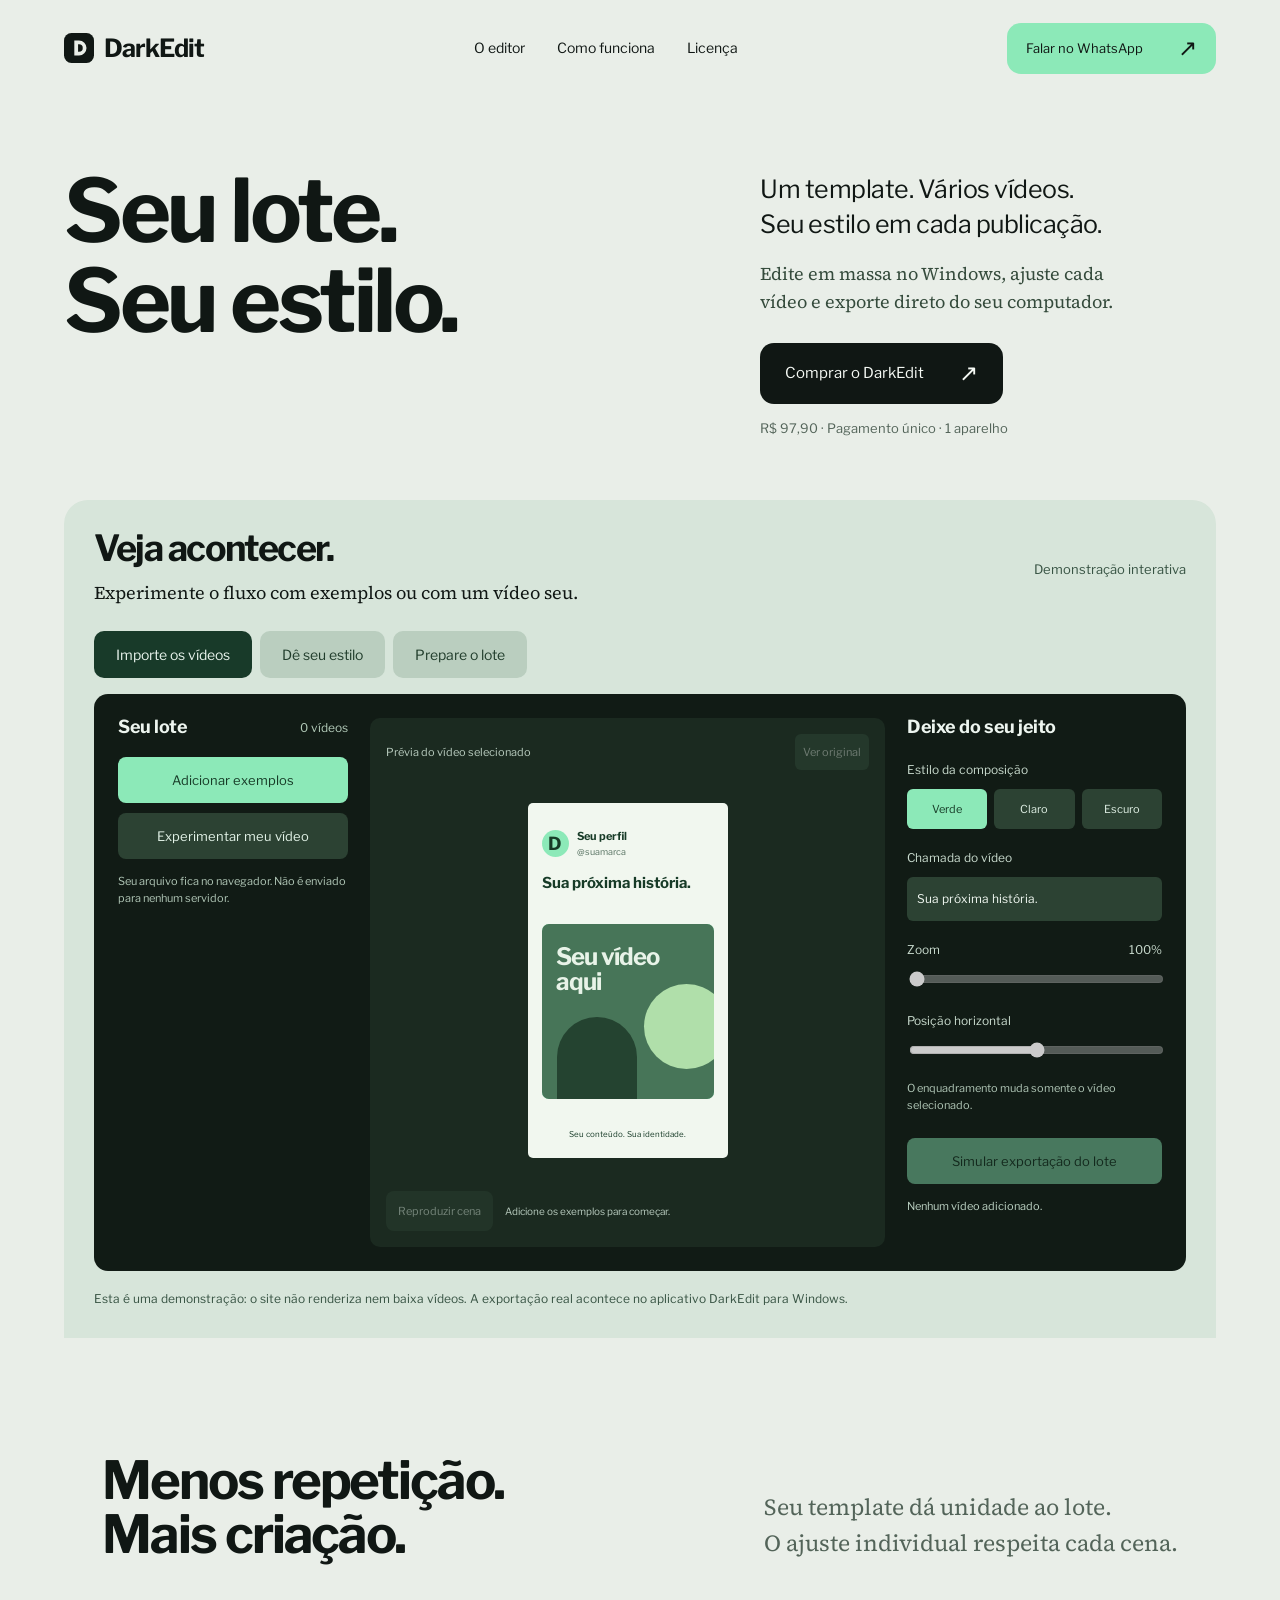
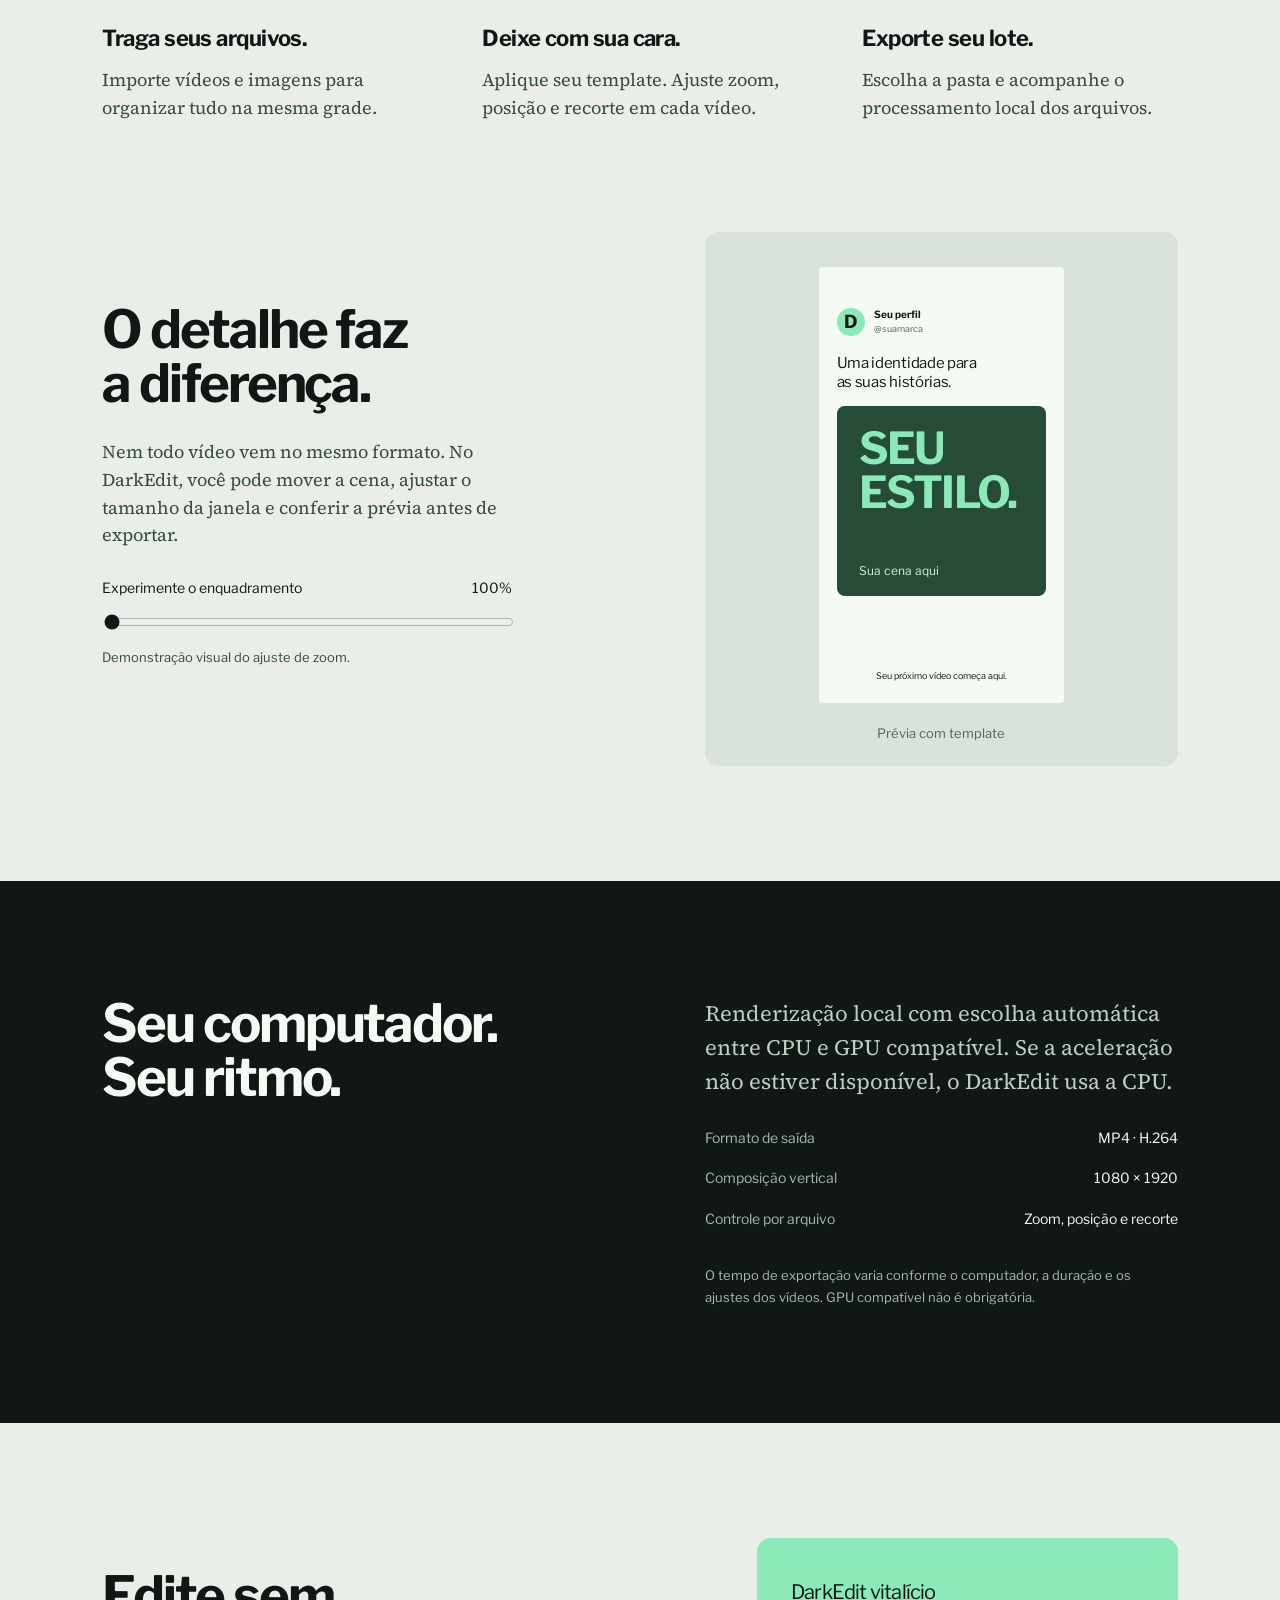
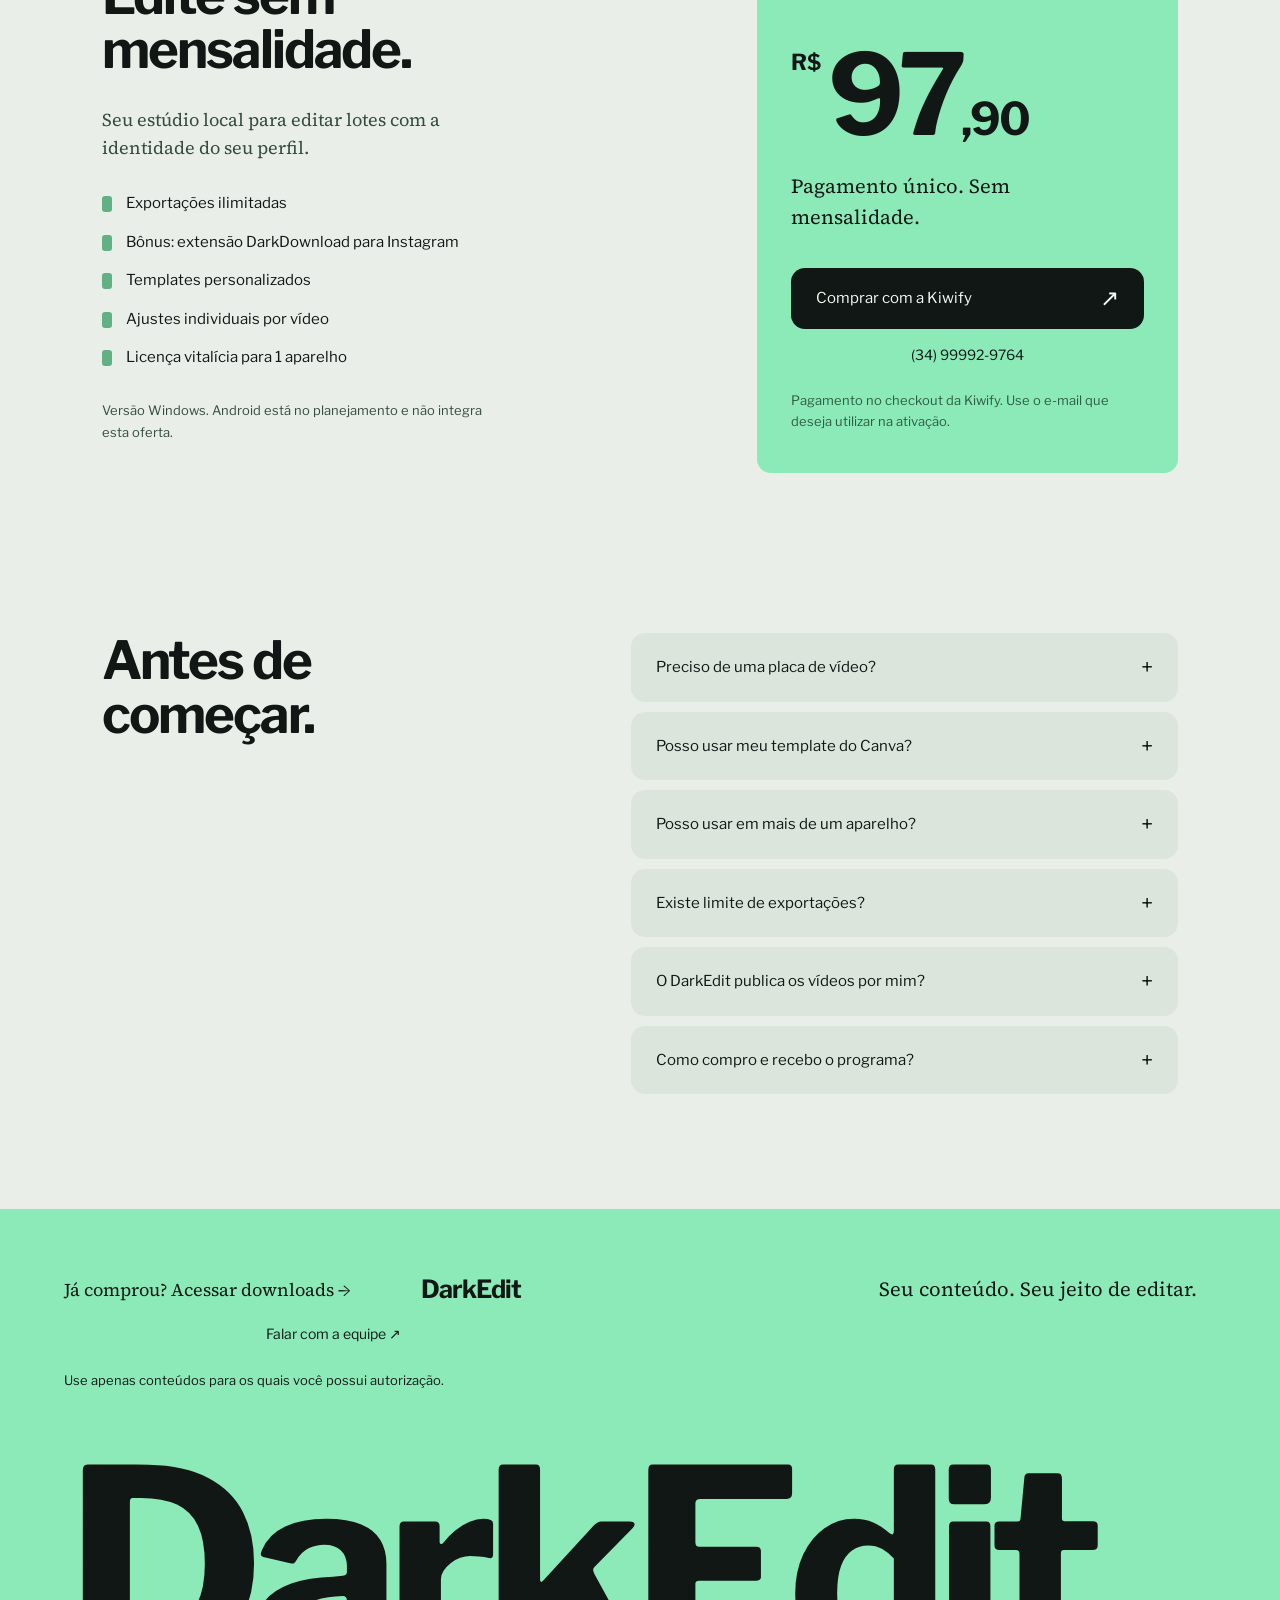
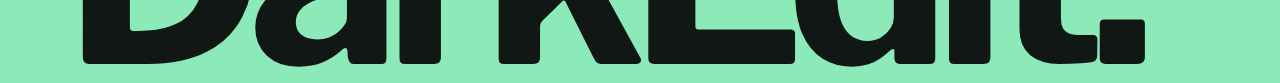
==== commit c63ef713: "feat: deliver licensed Windows app and customer downloads Add email entitlement checks, single-devic" ====
--- a/vendas/index.html
+++ b/vendas/index.html
@@ -1,2 +1,2 @@
-<!doctype html><html lang="pt-BR"><head><meta charset="utf-8"><meta name="viewport" content="width=device-width,initial-scale=1"><meta name="description" content="DarkEdit: editor em massa para Windows. Templates verticais, ajustes individuais e exportação local. R$ 97,90 vitalício para um aparelho."><title>DarkEdit — Seu próximo lote, pronto.</title><link rel="stylesheet" href="assets/fonts.css"><link rel="stylesheet" href="style.css"></head><body><a class="skip" href="#conteudo">Pular para o conteúdo</a><header class="nav"><a class="brand" href="#"><svg width="30" height="30" viewBox="0 0 32 32" aria-hidden="true"><rect width="32" height="32" rx="8" fill="currentColor"/><path d="M11 8h5a8 8 0 010 16h-5zm4 4v8h1a4 4 0 000-8z" fill="#e9eee8"/></svg>DarkEdit</a><nav aria-label="Principal"><a href="#editor">O editor</a><a href="#como-funciona">Como funciona</a><a href="#licenca">Licença</a></nav><a class="button small whatsapp" href="https://wa.me/55349999929764?text=Ol%C3%A1%21%20Quero%20conhecer%20o%20DarkEdit%20vital%C3%ADcio%20por%20R%24%2097%2C90." target="_blank" rel="noopener noreferrer">Falar no WhatsApp <span aria-hidden="true">↗</span></a></header><main id="conteudo"><section class="hero"><div class="hero-copy"><h1>Seu lote.<br>Seu estilo.</h1><div class="hero-aside"><p>Um template. Vários vídeos.<br>Seu estilo em cada publicação.</p><p class="intro">Edite em massa no Windows, ajuste cada vídeo e exporte direto do seu computador.</p><a class="button dark checkout-link" href="https://pay.kiwify.com.br/PZAivqQ" target="_blank" rel="noopener noreferrer">Comprar o DarkEdit <span aria-hidden="true">↗</span></a><span class="purchase-note">R$ 97,90 · Pagamento único · 1 aparelho</span></div></div><section class="try-editor" id="editor" aria-labelledby="tryTitle"><div class="try-heading"><div><h2 id="tryTitle">Veja acontecer.</h2><p>Experimente o fluxo com exemplos ou com um vídeo seu.</p></div><span class="simulation-label">Demonstração interativa</span></div><div class="demo-steps" aria-label="Etapas da demonstração"><button data-step="importar" aria-pressed="true">Importe os vídeos</button><button data-step="editar" aria-pressed="false">Dê seu estilo</button><button data-step="exportar" aria-pressed="false">Prepare o lote</button></div><div class="live-studio" data-ui><div class="demo-library"><div class="library-heading"><h3>Seu lote</h3><span id="demoCount">0 vídeos</span></div><button id="addExamples" class="demo-button">Adicionar exemplos</button><label class="demo-button secondary" for="localVideo">Experimentar meu vídeo<input id="localVideo" type="file" accept="video/mp4,video/webm,video/quicktime" hidden></label><p class="local-note">Seu arquivo fica no navegador. Não é enviado para nenhum servidor.</p><div id="demoFiles" class="demo-files" aria-label="Vídeos de exemplo"></div></div><div class="live-preview"><div class="preview-heading"><span>Prévia do vídeo selecionado</span><button id="toggleCompare" class="compare-button" disabled>Ver original</button></div><div class="preview-stage"><div class="live-composition style-mint" id="liveComposition"><div class="demo-brand"><span>D</span><div>Seu perfil<small>@suamarca</small></div></div><p id="demoHeadline">Sua próxima história.</p><div class="live-scene-window"><div id="liveScene" class="live-scene"><div id="sampleContent"><span id="sampleTitle">Seu vídeo aqui</span><span class="scene-circle"></span><span class="scene-arch"></span></div><video id="userVideo" playsinline muted loop hidden></video></div></div><span class="composition-footer">Seu conteúdo. Sua identidade.</span></div></div><div class="preview-actions"><button id="demoPlay" class="demo-button secondary" disabled>Reproduzir cena</button><span id="previewHint">Adicione os exemplos para começar.</span></div></div><div class="demo-controls"><h3>Deixe do seu jeito</h3><span class="control-label">Estilo da composição</span><div class="style-options"><button data-demo-style="mint" aria-label="Estilo verde" aria-pressed="true">Verde</button><button data-demo-style="paper" aria-label="Estilo claro" aria-pressed="false">Claro</button><button data-demo-style="dark" aria-label="Estilo escuro" aria-pressed="false">Escuro</button></div><label for="demoText">Chamada do vídeo</label><input id="demoText" maxlength="48" value="Sua próxima história."><label for="liveZoom">Zoom <output id="liveZoomValue">100%</output></label><input id="liveZoom" type="range" min="100" max="160" value="100" disabled><label for="livePosition">Posição horizontal</label><input id="livePosition" type="range" min="-25" max="25" value="0" disabled><p class="individual-note">O enquadramento muda somente o vídeo selecionado.</p><button id="simulateExport" class="demo-button export-button" disabled>Simular exportação do lote</button><progress id="demoProgress" max="100" value="0" aria-label="Progresso da simulação" hidden></progress><p id="demoStatus" role="status">Nenhum vídeo adicionado.</p></div></div><div class="simulation-footnote">Esta é uma demonstração: o site não renderiza nem baixa vídeos. A exportação real acontece no aplicativo DarkEdit para Windows.</div></section></section><section class="workflow section" id="como-funciona"><div class="section-heading"><h2>Menos repetição.<br>Mais criação.</h2><p>Seu template dá unidade ao lote.<br>O ajuste individual respeita cada cena.</p></div><ol class="steps"><li><h3>Traga seus arquivos.</h3><p>Importe vídeos e imagens para organizar tudo na mesma grade.</p></li><li><h3>Deixe com sua cara.</h3><p>Aplique seu template. Ajuste zoom, posição e recorte em cada vídeo.</p></li><li><h3>Exporte seu lote.</h3><p>Escolha a pasta e acompanhe o processamento local dos arquivos.</p></li></ol><div class="framing-demo"><div class="demo-copy"><h3>O detalhe faz<br>a diferença.</h3><p>Nem todo vídeo vem no mesmo formato. No DarkEdit, você pode mover a cena, ajustar o tamanho da janela e conferir a prévia antes de exportar.</p><label for="frameZoom">Experimente o enquadramento <output id="zoomValue" for="frameZoom">100%</output></label><input id="frameZoom" type="range" min="100" max="160" value="100"><p class="demo-note">Demonstração visual do ajuste de zoom.</p></div><div class="demo-art"><div class="template" data-ui><div class="template-profile"><span class="mini-logo">D</span><div>Seu perfil<small>@suamarca</small></div></div><p>Uma identidade para<br>as suas histórias.</p><div class="crop-window"><div class="scene" id="demoScene"><span class="scene-word">SEU<br>ESTILO.</span><span class="scene-bottom">Sua cena aqui</span></div></div><span class="template-footer">Seu próximo vídeo começa aqui.</span></div><span class="demo-coordinate">Prévia com template</span></div></div></section><section class="render section"><h2>Seu computador.<br>Seu ritmo.</h2><div class="render-content"><p>Renderização local com escolha automática entre CPU e GPU compatível. Se a aceleração não estiver disponível, o DarkEdit usa a CPU.</p><div class="spec-list"><div><span>Formato de saída</span><strong>MP4 · H.264</strong></div><div><span>Composição vertical</span><strong>1080 × 1920</strong></div><div><span>Controle por arquivo</span><strong>Zoom, posição e recorte</strong></div></div><p class="fineprint">O tempo de exportação varia conforme o computador, a duração e os ajustes dos vídeos. GPU compatível não é obrigatória.</p></div></section><section class="offer section" id="licenca"><div class="offer-copy"><h2>Edite sem<br>mensalidade.</h2><p>Seu estúdio local para editar lotes com a identidade do seu perfil.</p><ul><li>Exportações ilimitadas</li><li>Templates personalizados</li><li>Ajustes individuais por vídeo</li><li>Licença vitalícia para 1 aparelho</li></ul><p class="availability">Versão Windows. Android está no planejamento e não integra esta oferta.</p></div><div class="price-sheet"><h3>DarkEdit vitalício</h3><div class="price"><span>R$</span>97<span>,90</span></div><p>Pagamento único. Sem mensalidade.</p><a class="button dark checkout-link" href="https://pay.kiwify.com.br/PZAivqQ" target="_blank" rel="noopener noreferrer">Comprar com a Kiwify <span aria-hidden="true">↗</span></a><span class="price-contact">(34) 99999-29764</span><p class="price-note">Pagamento no checkout da Kiwify. Use o e-mail que deseja utilizar na ativação.</p></div></section><section class="faq section"><h2>Antes de começar.</h2><div class="questions"><details><summary>Preciso de uma placa de vídeo?</summary><p>Não. A renderização também funciona pela CPU. O sistema verifica os codificadores disponíveis e pode usar uma GPU compatível.</p></details><details><summary>Posso usar meu template do Canva?</summary><p>Você pode importar uma arte de template como imagem e ajustar a janela em que o vídeo aparece. Confira a composição na prévia antes de exportar.</p></details><details><summary>Posso usar em mais de um aparelho?</summary><p>A oferta inclui um único aparelho por licença. Para troca de máquina, entre em contato pelo WhatsApp.</p></details><details><summary>Existe limite de exportações?</summary><p>A licença oferecida tem exportações ilimitadas. O processamento acontece no seu computador e depende dos recursos disponíveis nele.</p></details><details><summary>O DarkEdit publica os vídeos por mim?</summary><p>Não. Esta oferta é para edição e exportação local dos arquivos. Publicação e agendamento não estão incluídos.</p></details><details><summary>Como compro e recebo o programa?</summary><p>Use o botão de compra para acessar o checkout da Kiwify. Após a confirmação do pagamento, siga as instruções da página de obrigado. O WhatsApp continua disponível para suporte.</p></details></div></section></main><footer><a class="brand" href="#">DarkEdit</a><p>Seu conteúdo. Seu jeito de editar.</p><a class="whatsapp" href="https://wa.me/55349999929764" target="_blank" rel="noopener noreferrer">Falar com a equipe ↗</a><small>Use apenas conteúdos para os quais você possui autorização.</small><div class="footer-word" aria-hidden="true">DarkEdit.</div></footer><script src="app.js"></script></body></html>
+<!doctype html><html lang="pt-BR"><head><meta charset="utf-8"><meta name="viewport" content="width=device-width,initial-scale=1"><meta name="description" content="DarkEdit: editor em massa para Windows. Templates verticais, ajustes individuais e exportação local. R$ 97,90 vitalício para um aparelho."><title>DarkEdit — Seu próximo lote, pronto.</title><link rel="stylesheet" href="assets/fonts.css"><link rel="stylesheet" href="style.css"></head><body><a class="skip" href="#conteudo">Pular para o conteúdo</a><header class="nav"><a class="brand" href="#"><svg width="30" height="30" viewBox="0 0 32 32" aria-hidden="true"><rect width="32" height="32" rx="8" fill="currentColor"/><path d="M11 8h5a8 8 0 010 16h-5zm4 4v8h1a4 4 0 000-8z" fill="#e9eee8"/></svg>DarkEdit</a><nav aria-label="Principal"><a href="#editor">O editor</a><a href="#como-funciona">Como funciona</a><a href="#licenca">Licença</a></nav><a class="button small whatsapp" href="https://wa.me/5534999929764?text=Ol%C3%A1%21%20Quero%20conhecer%20o%20DarkEdit%20vital%C3%ADcio%20por%20R%24%2097%2C90." target="_blank" rel="noopener noreferrer">Falar no WhatsApp <span aria-hidden="true">↗</span></a></header><main id="conteudo"><section class="hero"><div class="hero-copy"><h1>Seu lote.<br>Seu estilo.</h1><div class="hero-aside"><p>Um template. Vários vídeos.<br>Seu estilo em cada publicação.</p><p class="intro">Edite em massa no Windows, ajuste cada vídeo e exporte direto do seu computador.</p><a class="button dark checkout-link" href="https://pay.kiwify.com.br/PZAivqQ" target="_blank" rel="noopener noreferrer">Comprar o DarkEdit <span aria-hidden="true">↗</span></a><span class="purchase-note">R$ 97,90 · Pagamento único · 1 aparelho</span></div></div><section class="try-editor" id="editor" aria-labelledby="tryTitle"><div class="try-heading"><div><h2 id="tryTitle">Veja acontecer.</h2><p>Experimente o fluxo com exemplos ou com um vídeo seu.</p></div><span class="simulation-label">Demonstração interativa</span></div><div class="demo-steps" aria-label="Etapas da demonstração"><button data-step="importar" aria-pressed="true">Importe os vídeos</button><button data-step="editar" aria-pressed="false">Dê seu estilo</button><button data-step="exportar" aria-pressed="false">Prepare o lote</button></div><div class="live-studio" data-ui><div class="demo-library"><div class="library-heading"><h3>Seu lote</h3><span id="demoCount">0 vídeos</span></div><button id="addExamples" class="demo-button">Adicionar exemplos</button><label class="demo-button secondary" for="localVideo">Experimentar meu vídeo<input id="localVideo" type="file" accept="video/mp4,video/webm,video/quicktime" hidden></label><p class="local-note">Seu arquivo fica no navegador. Não é enviado para nenhum servidor.</p><div id="demoFiles" class="demo-files" aria-label="Vídeos de exemplo"></div></div><div class="live-preview"><div class="preview-heading"><span>Prévia do vídeo selecionado</span><button id="toggleCompare" class="compare-button" disabled>Ver original</button></div><div class="preview-stage"><div class="live-composition style-mint" id="liveComposition"><div class="demo-brand"><span>D</span><div>Seu perfil<small>@suamarca</small></div></div><p id="demoHeadline">Sua próxima história.</p><div class="live-scene-window"><div id="liveScene" class="live-scene"><div id="sampleContent"><span id="sampleTitle">Seu vídeo aqui</span><span class="scene-circle"></span><span class="scene-arch"></span></div><video id="userVideo" playsinline muted loop hidden></video></div></div><span class="composition-footer">Seu conteúdo. Sua identidade.</span></div></div><div class="preview-actions"><button id="demoPlay" class="demo-button secondary" disabled>Reproduzir cena</button><span id="previewHint">Adicione os exemplos para começar.</span></div></div><div class="demo-controls"><h3>Deixe do seu jeito</h3><span class="control-label">Estilo da composição</span><div class="style-options"><button data-demo-style="mint" aria-label="Estilo verde" aria-pressed="true">Verde</button><button data-demo-style="paper" aria-label="Estilo claro" aria-pressed="false">Claro</button><button data-demo-style="dark" aria-label="Estilo escuro" aria-pressed="false">Escuro</button></div><label for="demoText">Chamada do vídeo</label><input id="demoText" maxlength="48" value="Sua próxima história."><label for="liveZoom">Zoom <output id="liveZoomValue">100%</output></label><input id="liveZoom" type="range" min="100" max="160" value="100" disabled><label for="livePosition">Posição horizontal</label><input id="livePosition" type="range" min="-25" max="25" value="0" disabled><p class="individual-note">O enquadramento muda somente o vídeo selecionado.</p><button id="simulateExport" class="demo-button export-button" disabled>Simular exportação do lote</button><progress id="demoProgress" max="100" value="0" aria-label="Progresso da simulação" hidden></progress><p id="demoStatus" role="status">Nenhum vídeo adicionado.</p></div></div><div class="simulation-footnote">Esta é uma demonstração: o site não renderiza nem baixa vídeos. A exportação real acontece no aplicativo DarkEdit para Windows.</div></section></section><section class="workflow section" id="como-funciona"><div class="section-heading"><h2>Menos repetição.<br>Mais criação.</h2><p>Seu template dá unidade ao lote.<br>O ajuste individual respeita cada cena.</p></div><ol class="steps"><li><h3>Traga seus arquivos.</h3><p>Importe vídeos e imagens para organizar tudo na mesma grade.</p></li><li><h3>Deixe com sua cara.</h3><p>Aplique seu template. Ajuste zoom, posição e recorte em cada vídeo.</p></li><li><h3>Exporte seu lote.</h3><p>Escolha a pasta e acompanhe o processamento local dos arquivos.</p></li></ol><div class="framing-demo"><div class="demo-copy"><h3>O detalhe faz<br>a diferença.</h3><p>Nem todo vídeo vem no mesmo formato. No DarkEdit, você pode mover a cena, ajustar o tamanho da janela e conferir a prévia antes de exportar.</p><label for="frameZoom">Experimente o enquadramento <output id="zoomValue" for="frameZoom">100%</output></label><input id="frameZoom" type="range" min="100" max="160" value="100"><p class="demo-note">Demonstração visual do ajuste de zoom.</p></div><div class="demo-art"><div class="template" data-ui><div class="template-profile"><span class="mini-logo">D</span><div>Seu perfil<small>@suamarca</small></div></div><p>Uma identidade para<br>as suas histórias.</p><div class="crop-window"><div class="scene" id="demoScene"><span class="scene-word">SEU<br>ESTILO.</span><span class="scene-bottom">Sua cena aqui</span></div></div><span class="template-footer">Seu próximo vídeo começa aqui.</span></div><span class="demo-coordinate">Prévia com template</span></div></div></section><section class="render section"><h2>Seu computador.<br>Seu ritmo.</h2><div class="render-content"><p>Renderização local com escolha automática entre CPU e GPU compatível. Se a aceleração não estiver disponível, o DarkEdit usa a CPU.</p><div class="spec-list"><div><span>Formato de saída</span><strong>MP4 · H.264</strong></div><div><span>Composição vertical</span><strong>1080 × 1920</strong></div><div><span>Controle por arquivo</span><strong>Zoom, posição e recorte</strong></div></div><p class="fineprint">O tempo de exportação varia conforme o computador, a duração e os ajustes dos vídeos. GPU compatível não é obrigatória.</p></div></section><section class="offer section" id="licenca"><div class="offer-copy"><h2>Edite sem<br>mensalidade.</h2><p>Seu estúdio local para editar lotes com a identidade do seu perfil.</p><ul><li>Exportações ilimitadas</li><li>Bônus: extensão DarkDownload para Instagram</li><li>Templates personalizados</li><li>Ajustes individuais por vídeo</li><li>Licença vitalícia para 1 aparelho</li></ul><p class="availability">Versão Windows. Android está no planejamento e não integra esta oferta.</p></div><div class="price-sheet"><h3>DarkEdit vitalício</h3><div class="price"><span>R$</span>97<span>,90</span></div><p>Pagamento único. Sem mensalidade.</p><a class="button dark checkout-link" href="https://pay.kiwify.com.br/PZAivqQ" target="_blank" rel="noopener noreferrer">Comprar com a Kiwify <span aria-hidden="true">↗</span></a><span class="price-contact">(34) 99992-9764</span><p class="price-note">Pagamento no checkout da Kiwify. Use o e-mail que deseja utilizar na ativação.</p></div></section><section class="faq section"><h2>Antes de começar.</h2><div class="questions"><details><summary>Preciso de uma placa de vídeo?</summary><p>Não. A renderização também funciona pela CPU. O sistema verifica os codificadores disponíveis e pode usar uma GPU compatível.</p></details><details><summary>Posso usar meu template do Canva?</summary><p>Você pode importar uma arte de template como imagem e ajustar a janela em que o vídeo aparece. Confira a composição na prévia antes de exportar.</p></details><details><summary>Posso usar em mais de um aparelho?</summary><p>A oferta inclui um único aparelho por licença. Para troca de máquina, entre em contato pelo WhatsApp.</p></details><details><summary>Existe limite de exportações?</summary><p>A licença oferecida tem exportações ilimitadas. O processamento acontece no seu computador e depende dos recursos disponíveis nele.</p></details><details><summary>O DarkEdit publica os vídeos por mim?</summary><p>Não. Esta oferta é para edição e exportação local dos arquivos. Publicação e agendamento não estão incluídos.</p></details><details><summary>Como compro e recebo o programa?</summary><p>Use o botão de compra para acessar o checkout da Kiwify. Após a confirmação do pagamento, siga as instruções da página de obrigado. O WhatsApp continua disponível para suporte.</p></details></div></section></main><footer><a href="/downloads/">Já comprou? Acessar downloads →</a><a class="brand" href="#">DarkEdit</a><p>Seu conteúdo. Seu jeito de editar.</p><a class="whatsapp" href="https://wa.me/5534999929764" target="_blank" rel="noopener noreferrer">Falar com a equipe ↗</a><small>Use apenas conteúdos para os quais você possui autorização.</small><div class="footer-word" aria-hidden="true">DarkEdit.</div></footer><script src="app.js"></script></body></html>
 
